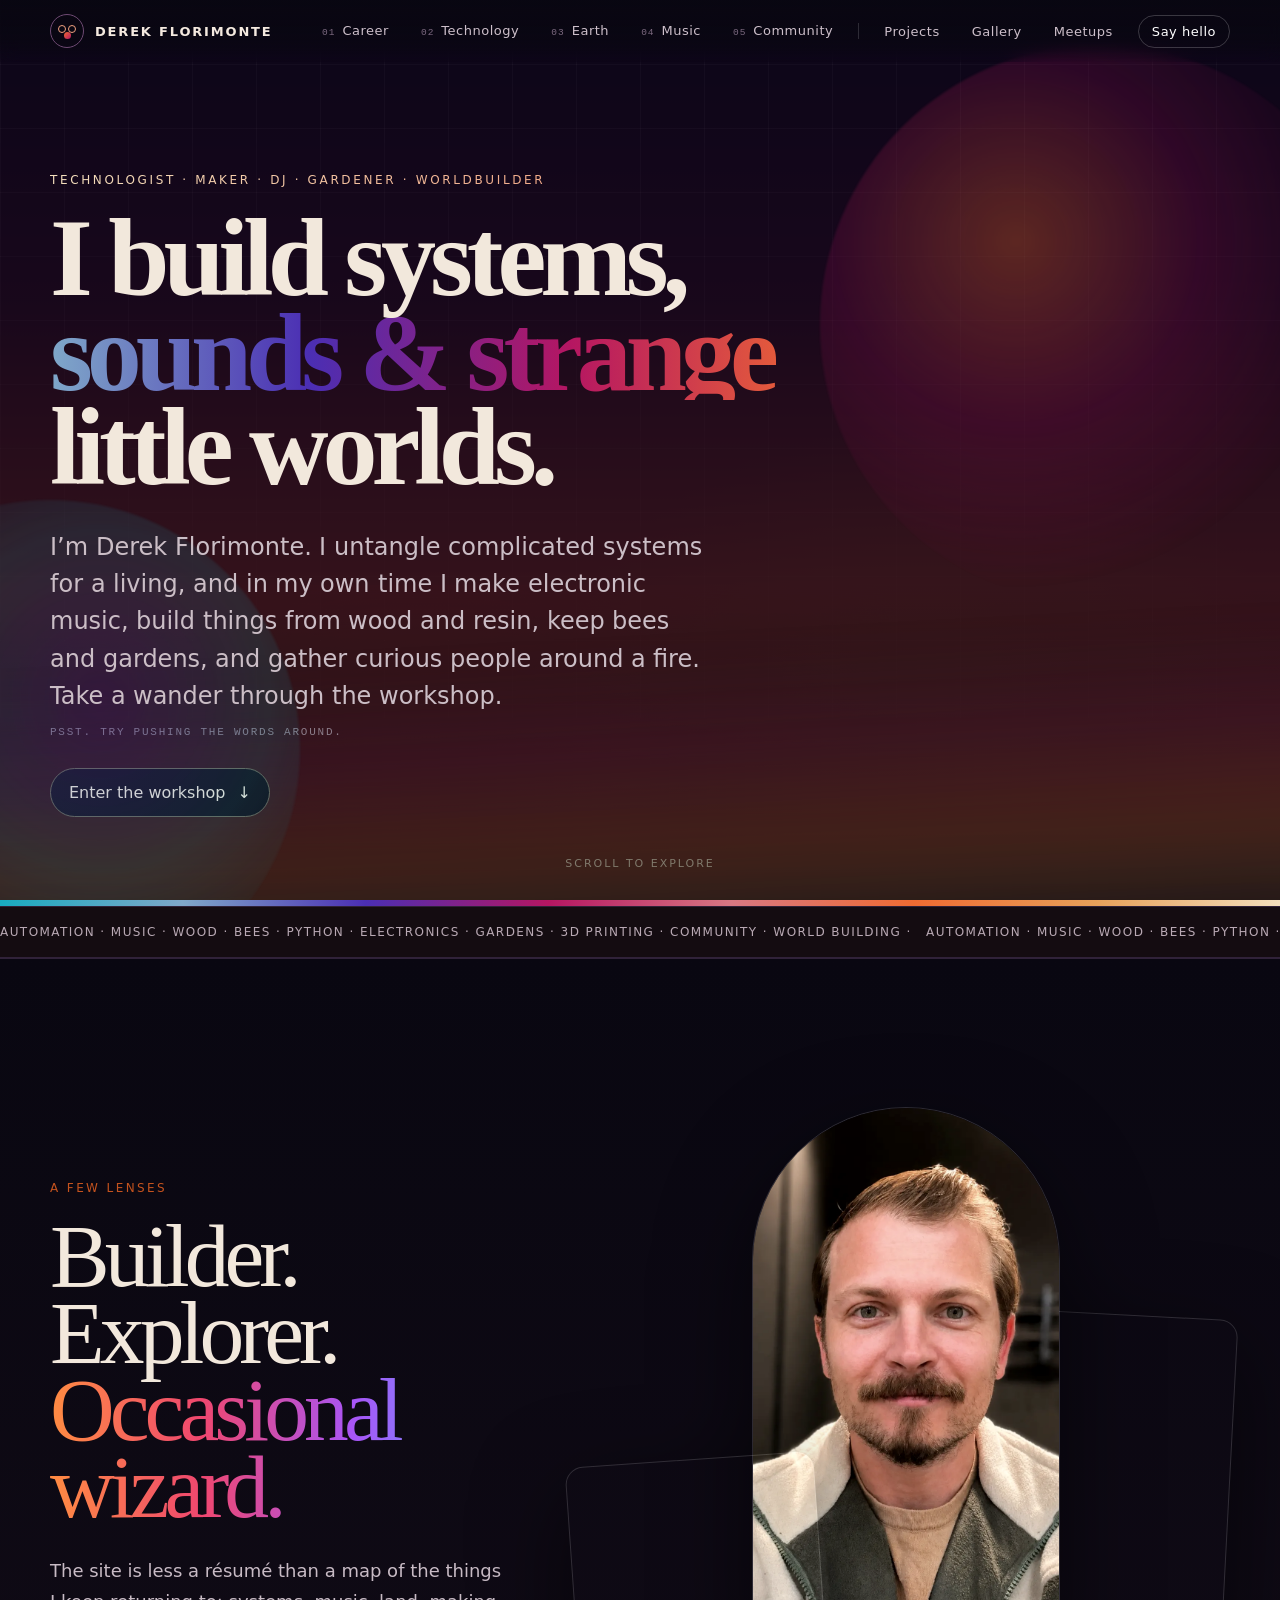
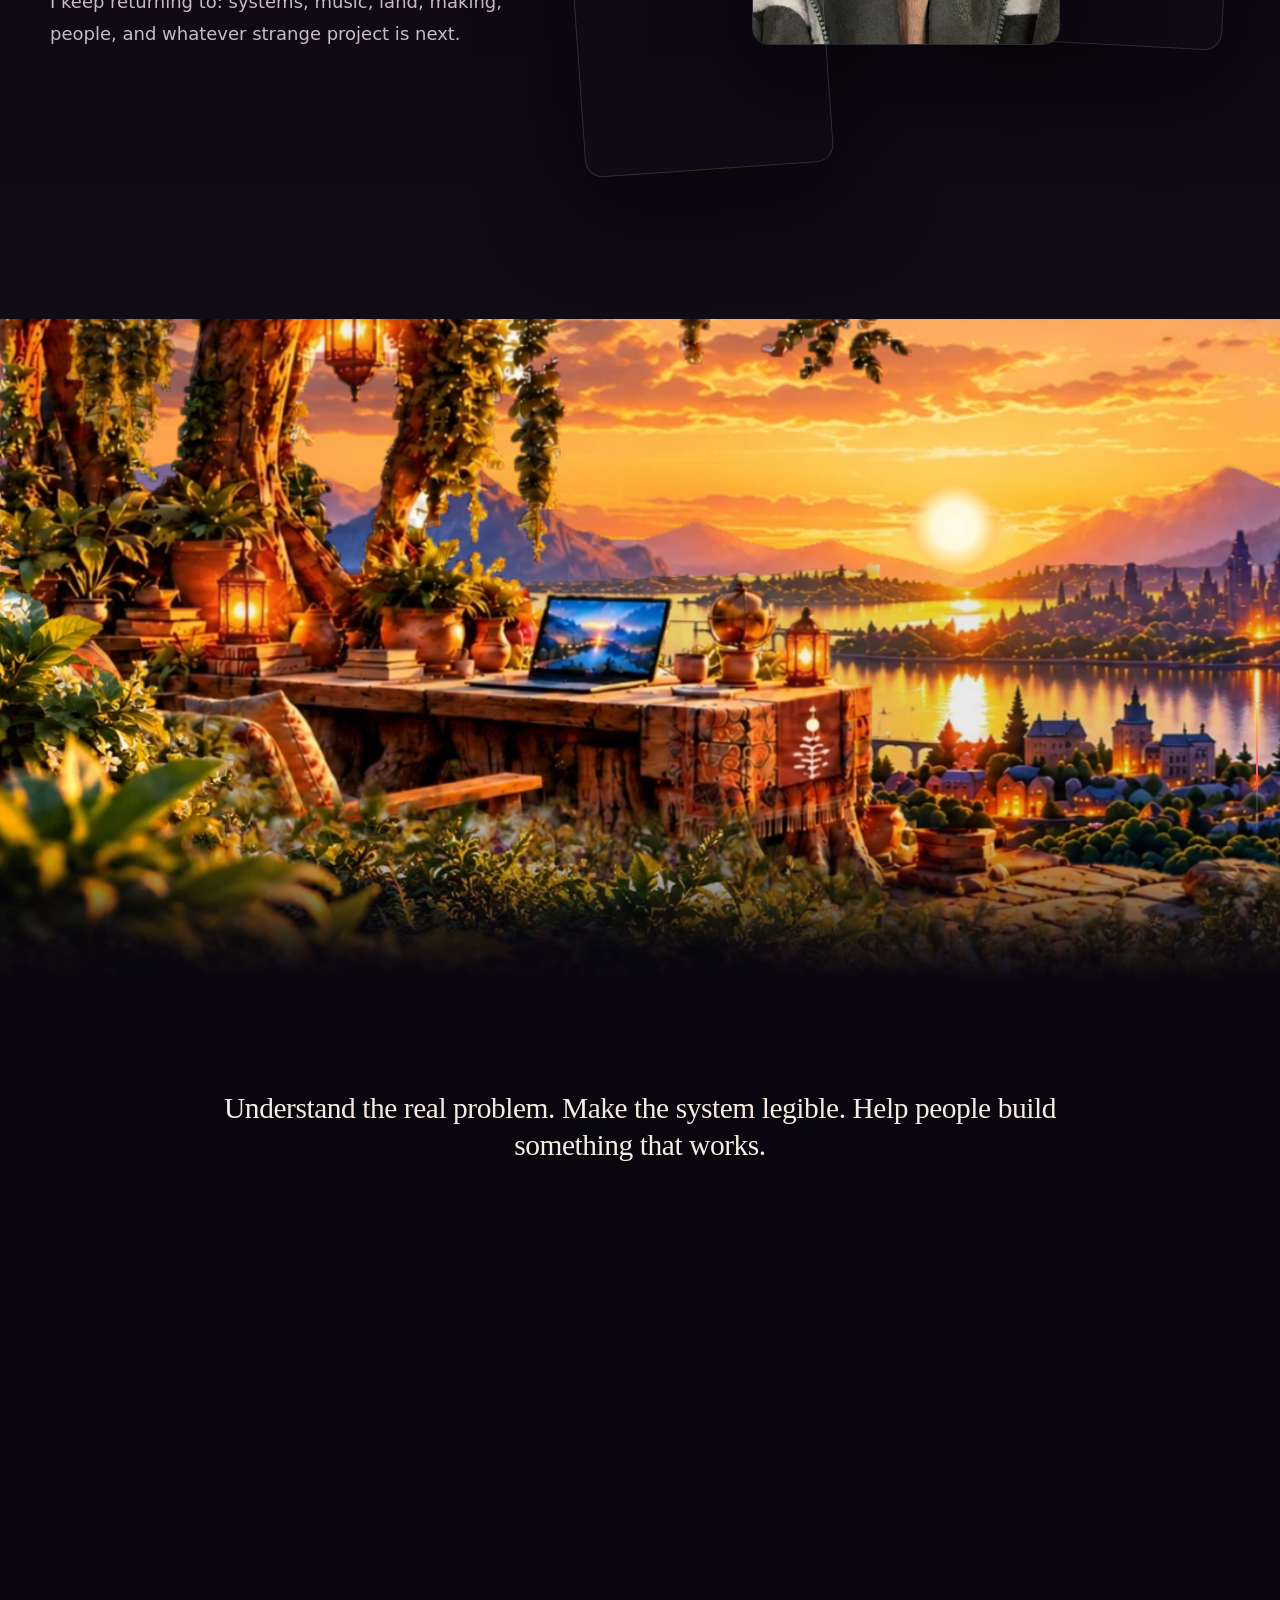
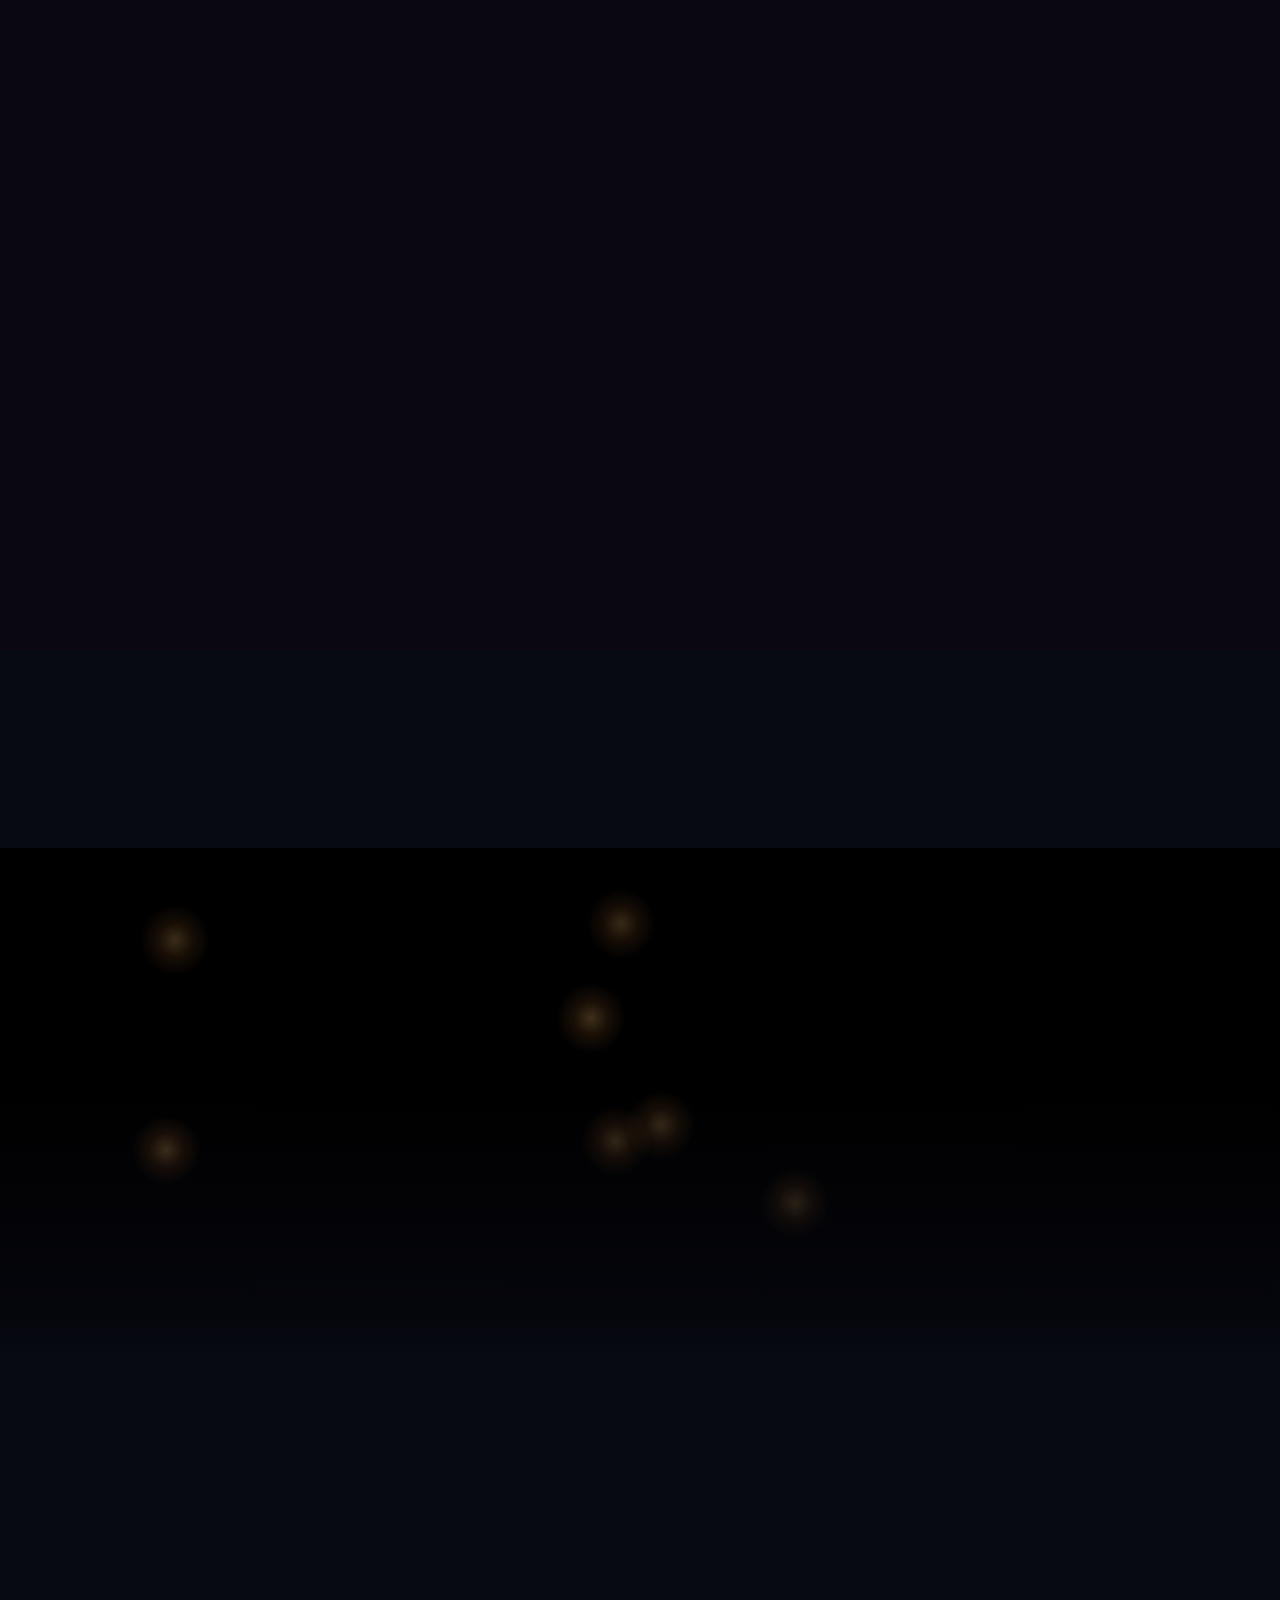
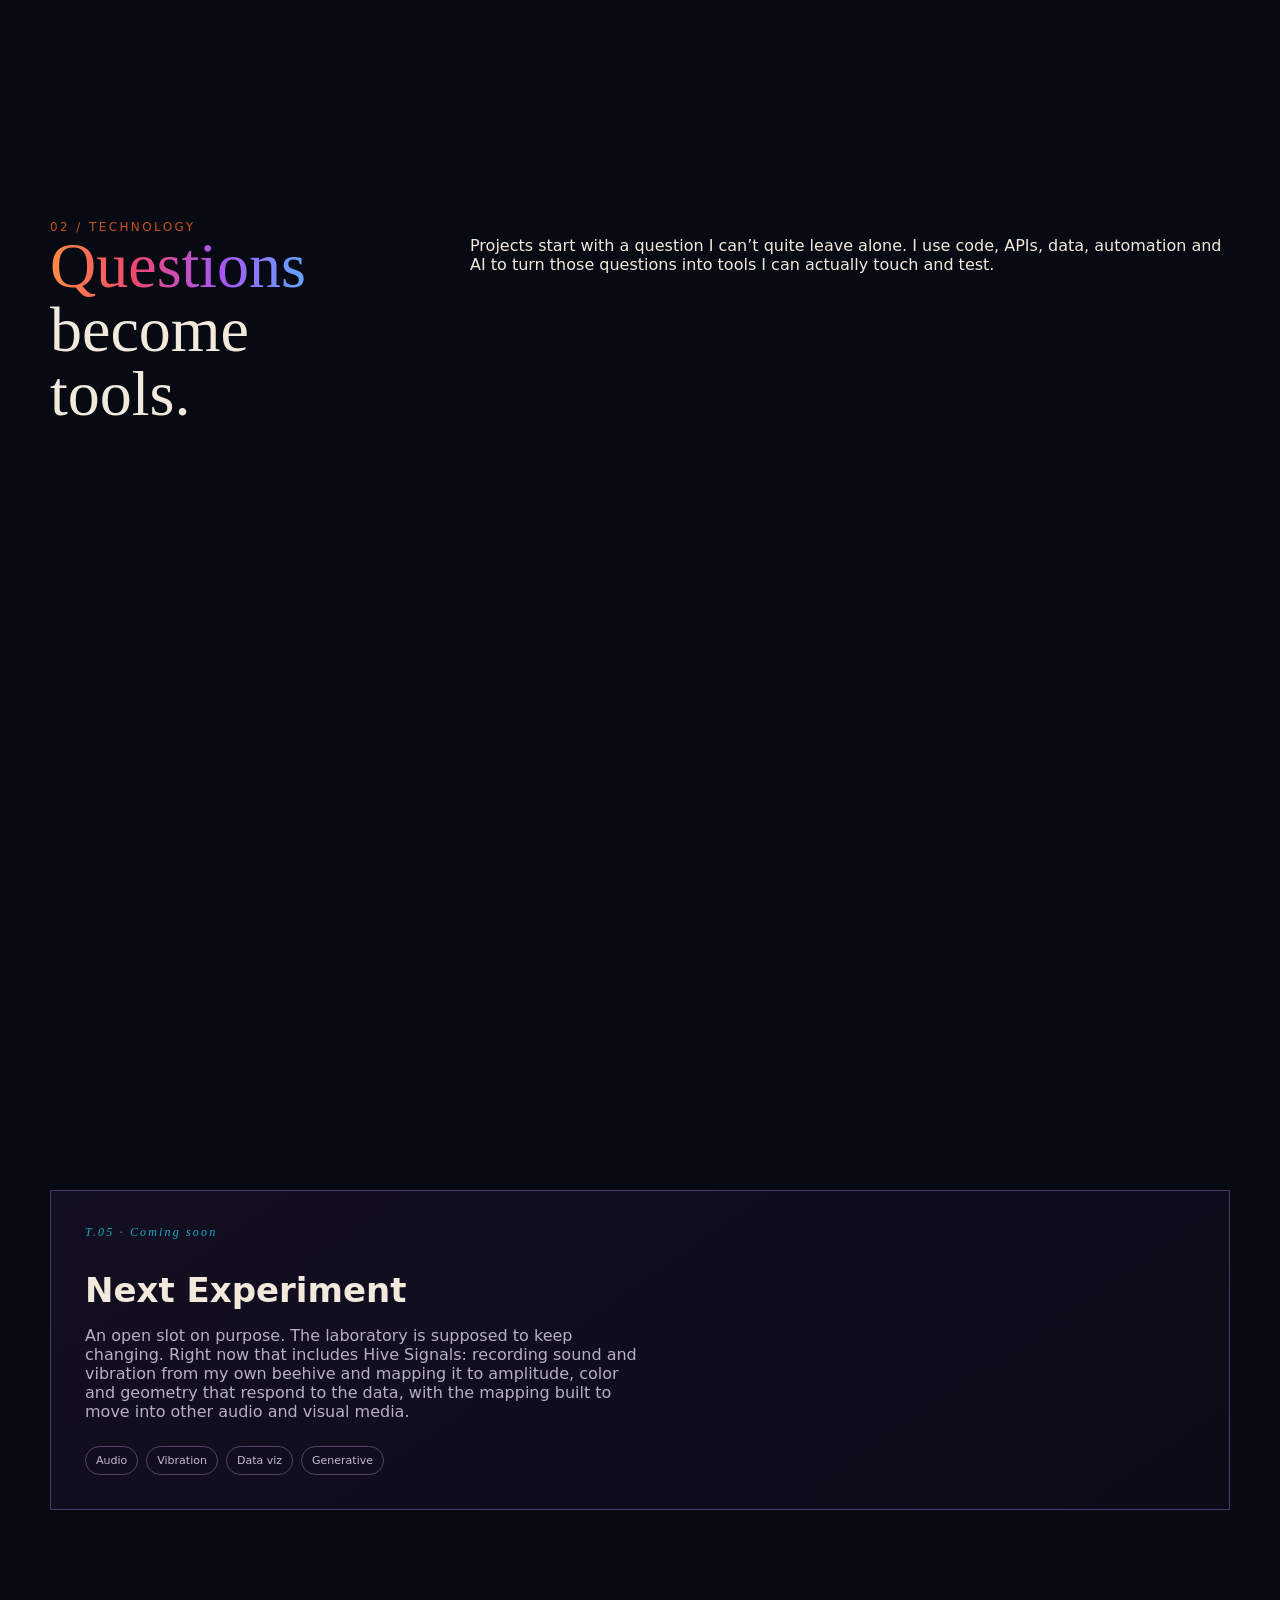
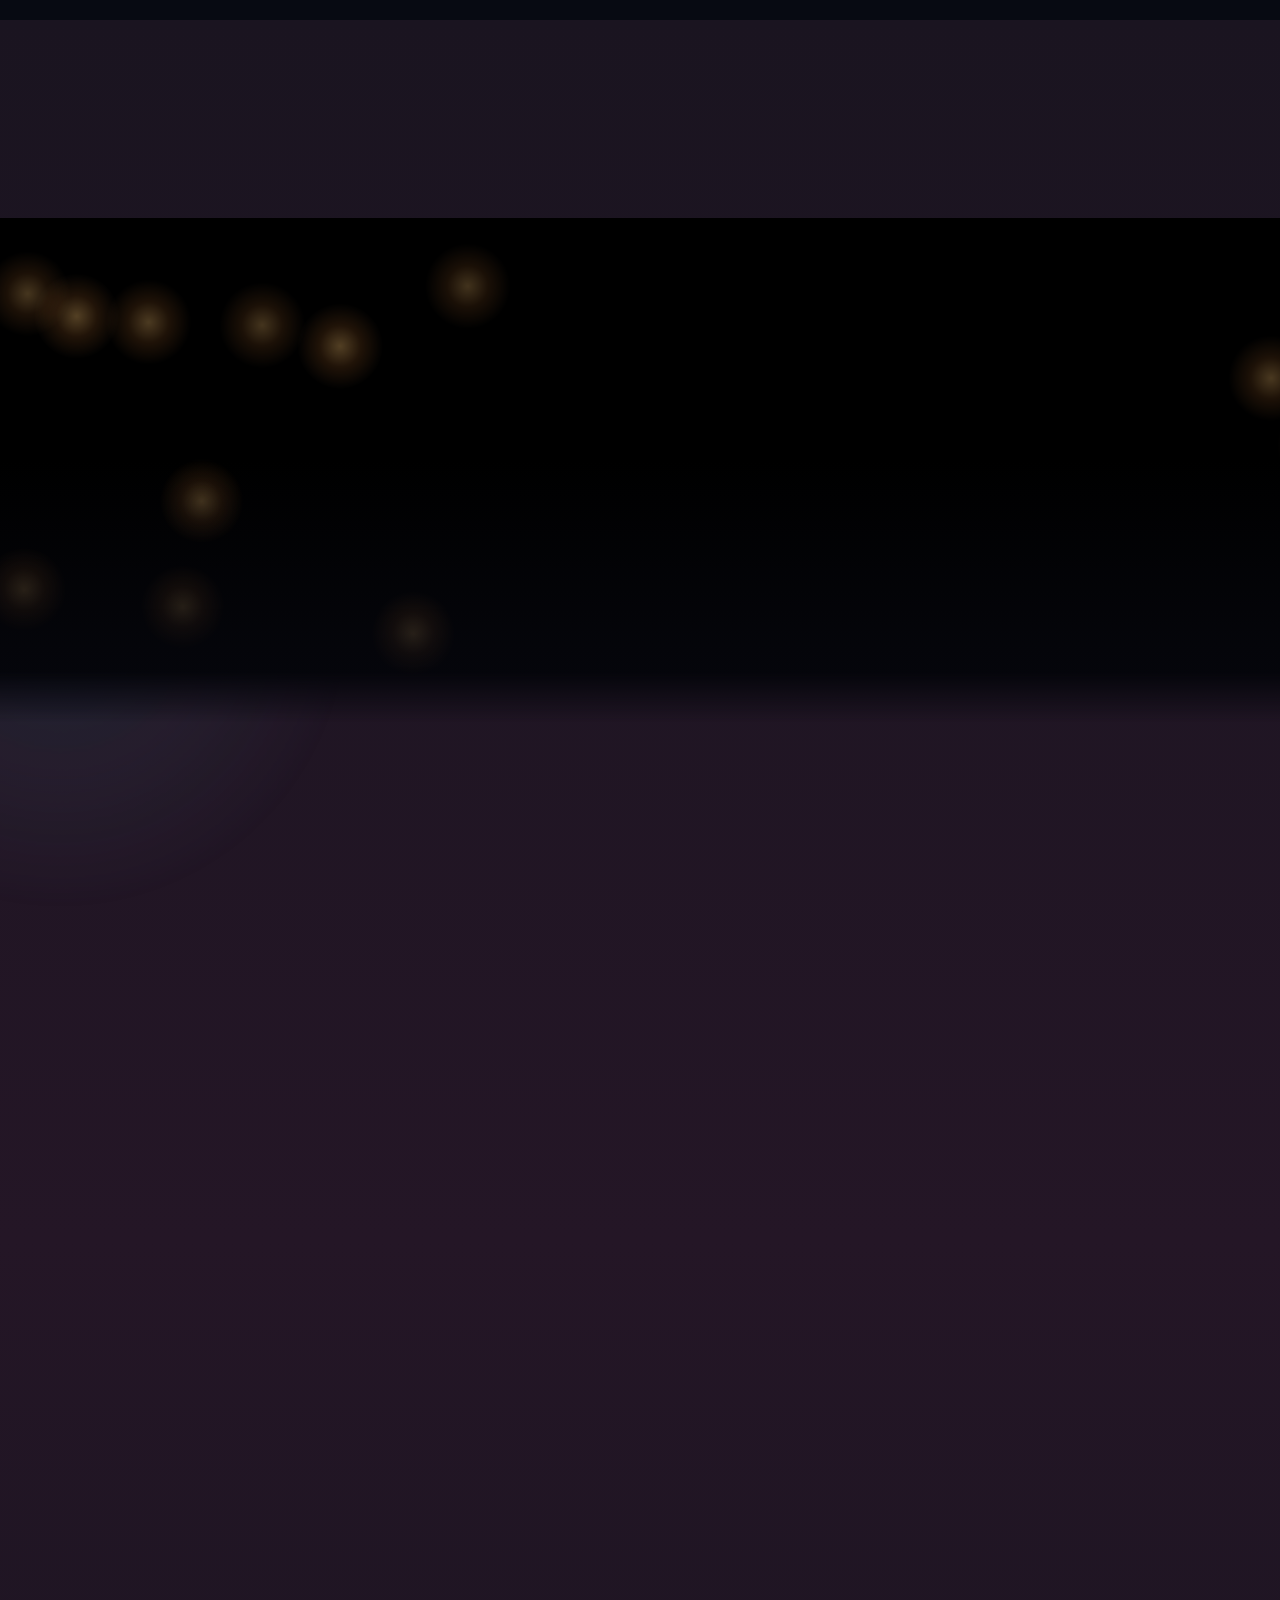
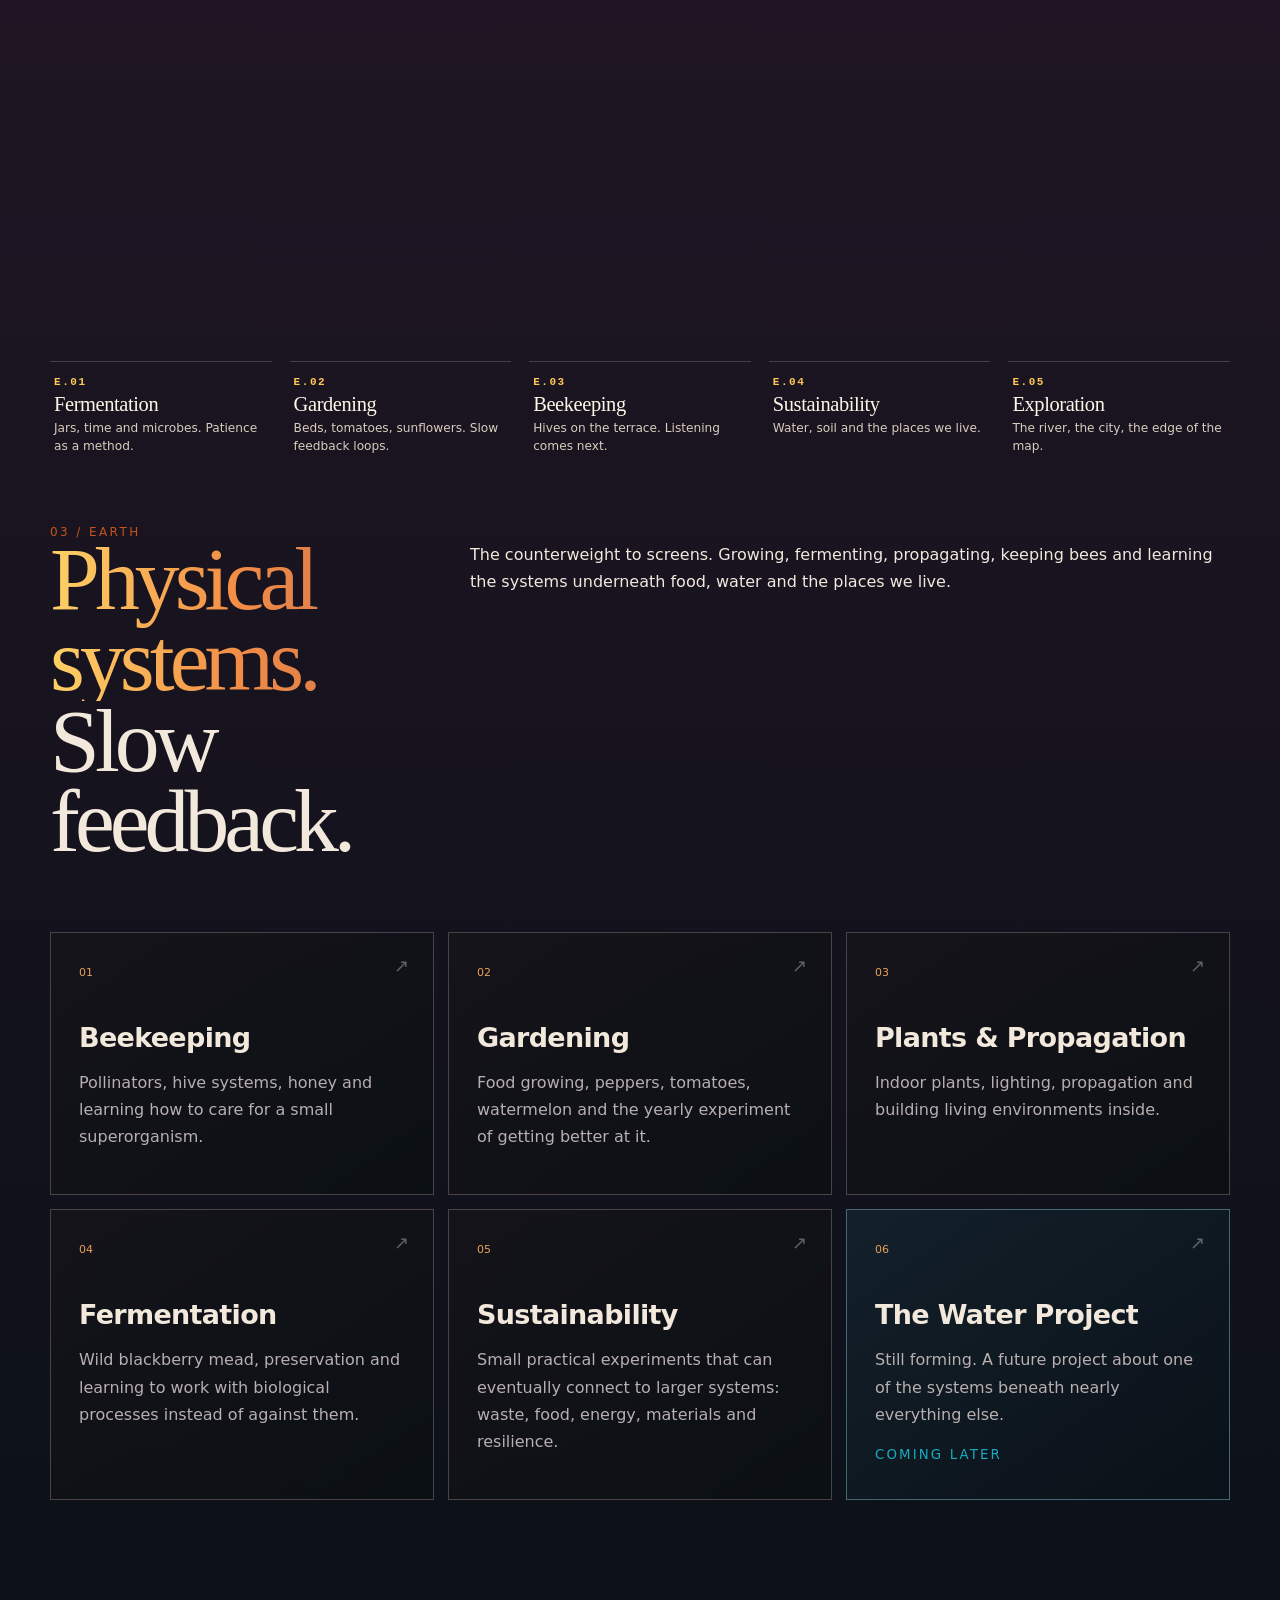
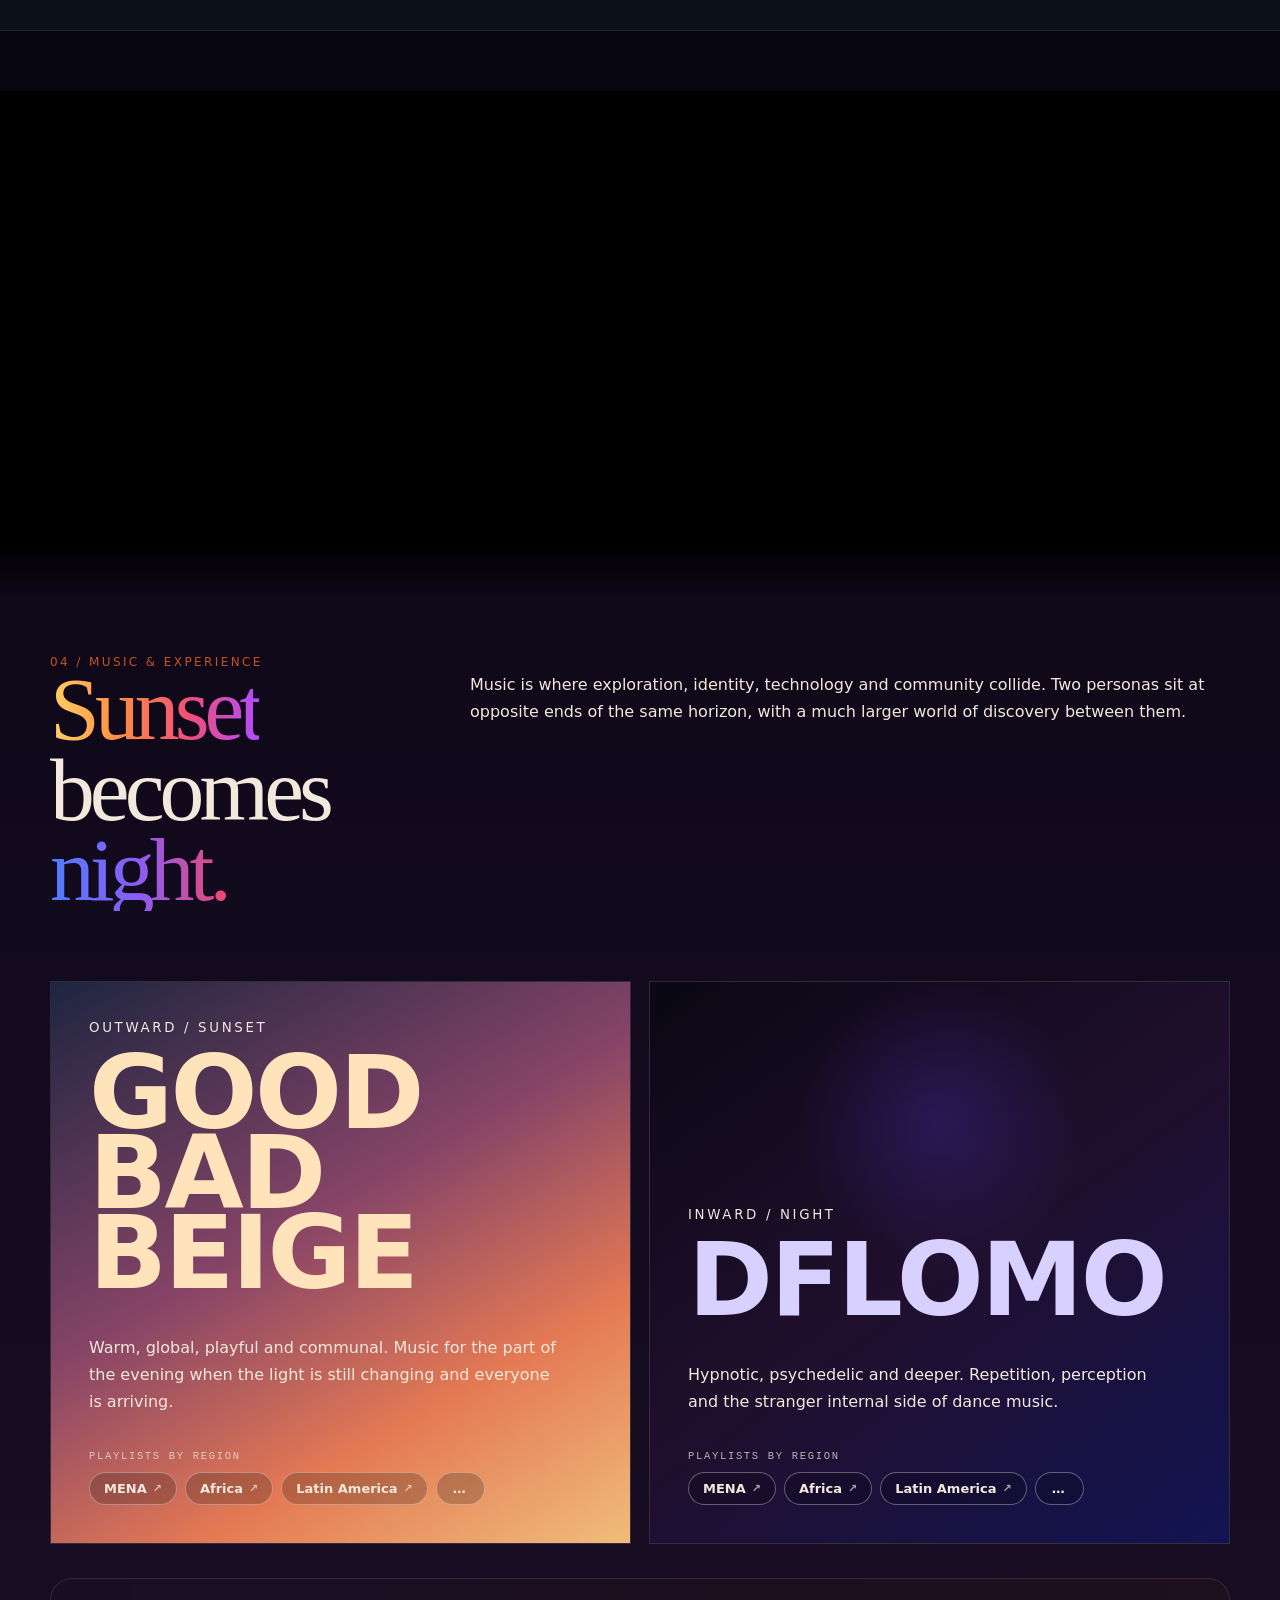
==== public/index.html @ edc40850 "Initial commit: site, gallery upload Worker, PostHog analytics Co-Authored-By: Claude Sonnet 5.5 <no" ====
<!doctype html>
<html lang="en">
<head>
<meta charset="utf-8"><meta name="viewport" content="width=device-width,initial-scale=1">
<title>Derek Florimonte | Builder of Systems, Sounds & Strange Little Worlds</title><link rel="icon" href="assets/favicon.svg" type="image/svg+xml"><link rel="icon" href="assets/favicon-32.png" type="image/png" sizes="32x32"><link rel="shortcut icon" href="assets/favicon.ico"><link rel="apple-touch-icon" href="assets/apple-touch-icon.png"><meta name="theme-color" content="#090711">
<meta name="description" content="Derek Florimonte's living workshop: technology, music, craft, nature, community, and strange little worlds."><meta property="og:type" content="website"><meta property="og:site_name" content="Derek Florimonte"><meta property="og:title" content="Derek Florimonte | Builder of Systems, Sounds & Strange Little Worlds"><meta property="og:description" content="Technology, music, gardens and community. A living workshop of strange little worlds. Come take a wander."><meta property="og:url" content="https://senseofsalience.com/"><meta property="og:image" content="https://senseofsalience.com/assets/og-image.jpg"><meta property="og:image:width" content="1200"><meta property="og:image:height" content="630"><meta property="og:image:alt" content="A hooded DJ playing a festival stage at sunset, with the words I build systems, sounds and strange little worlds"><meta name="twitter:card" content="summary_large_image"><meta name="twitter:title" content="Derek Florimonte | Builder of Systems, Sounds & Strange Little Worlds"><meta name="twitter:description" content="Technology, music, gardens and community. A living workshop of strange little worlds. Come take a wander."><meta name="twitter:image" content="https://senseofsalience.com/assets/og-image.jpg">
<style>
:root{
--ink:#f2e8dc;--muted:#b6a9ad;--bg:#090711;--panel:#120d18;--line:#302239;--max:1180px;
--night:#090711;--aubergine:#200f2d;--indigo:#15175a;--violet:#4b2eb3;--magenta:#b51662;
--ember:#c5531e;--orange:#ef6b32;--amber:#e7a15a;--sand:#d9c6ae;
--peach:#f0a07f;--rose:#d87882;--sky:#7fa8c9;--cyan:#18abc0;--cream:#f3dfbd;
}
*{box-sizing:border-box}html{scroll-behavior:smooth}body{margin:0;background:radial-gradient(circle at 50% -20%,#24102d 0,transparent 35%),var(--bg);color:var(--ink);font-family:Inter,ui-sans-serif,system-ui,-apple-system,Segoe UI,sans-serif;overflow-x:hidden}a{color:inherit;text-decoration:none}.serif{font-family:Georgia,'Times New Roman',serif}.wrap{width:min(var(--max),calc(100% - 40px));margin:auto}
nav{position:fixed;z-index:20;left:0;right:0;top:0;background:linear-gradient(#090711ee,#09071188,transparent);backdrop-filter:blur(8px);padding:18px 0}.navin{display:flex;align-items:center;justify-content:space-between}.mark{display:flex;gap:11px;align-items:center;font-weight:800;letter-spacing:.08em}.sigil{width:34px;height:34px;border:1px solid #6e4a73;border-radius:50%;display:grid;place-items:center;position:relative}.sigil:before,.sigil:after{content:"";position:absolute;width:6px;height:6px;border:1px solid var(--peach);border-radius:50%;top:10px}.sigil:before{left:7px}.sigil:after{right:7px}.eye{width:7px;height:7px;border-radius:50%;background:linear-gradient(135deg,var(--orange),var(--magenta));margin-top:9px}.links{display:flex;gap:25px;color:#d8cad4;font-size:14px}.links a:hover{color:white}
.hero{min-height:100vh;position:relative;display:grid;align-items:center;isolation:isolate;overflow:hidden}.orb{position:absolute;border-radius:50%;filter:blur(1px);opacity:.75;will-change:transform}.o1{width:560px;height:560px;right:-100px;top:5vh;background:radial-gradient(circle at 35% 35%,#ef6b3270,#b5166240 35%,transparent 68%)}.o2{width:500px;height:500px;left:-200px;bottom:-100px;background:radial-gradient(circle at 60% 40%,#4b2eb350,#18abc030 40%,transparent 68%)}.grid{position:absolute;inset:0;background-image:linear-gradient(#ffffff08 1px,transparent 1px),linear-gradient(90deg,#ffffff08 1px,transparent 1px);background-size:64px 64px;mask-image:linear-gradient(to bottom,black,transparent 85%);z-index:-2}.hero .wrap{padding-top:90px}.kicker{text-transform:uppercase;letter-spacing:.22em;color:var(--sand);font-size:12px;margin-bottom:24px}.hero h1{font-size:clamp(56px,8.6vw,128px);line-height:.86;letter-spacing:-.055em;margin:0;max-width:1040px}.hero h1 span{display:block;color:transparent;-webkit-text-stroke:1px #8e8777}.lede{max-width:670px;font-size:clamp(18px,2vw,24px);line-height:1.55;color:#cbbec6;margin:34px 0}.cta{display:inline-flex;align-items:center;gap:12px;padding:14px 18px;border:1px solid #6b6558;border-radius:999px;background:linear-gradient(120deg,#1b1022,#120d18)}.cta:hover{border-color:var(--sand)}.scroll{position:absolute;bottom:30px;left:50%;transform:translateX(-50%);font-size:11px;letter-spacing:.18em;text-transform:uppercase;color:#807a6c}
section{padding:110px 0;border-top:1px solid var(--line)}.sectionhead{display:grid;grid-template-columns:1fr 2fr;gap:40px;margin-bottom:54px}.eyebrow{font-size:12px;text-transform:uppercase;letter-spacing:.2em;color:var(--ember)}h2{font:normal clamp(38px,5vw,72px)/1 Georgia,serif;margin:0}.intro{font-size:20px;line-height:1.7;color:#bbb3a4;max-width:760px}.cards{display:grid;grid-template-columns:repeat(3,1fr);gap:16px}.card{min-height:300px;border:1px solid var(--line);background:linear-gradient(145deg,#17101e,#0e0a14);padding:28px;position:relative;overflow:hidden;transition:.35s transform,.35s border-color}.card:hover{transform:translateY(-6px);border-color:#5f5a4e}.num{font:italic 15px Georgia;color:#807968}.card h3{font:normal 30px Georgia;margin:70px 0 14px}.card p{color:#b4a6af;line-height:1.65}.card .glow{position:absolute;width:180px;height:180px;border-radius:50%;right:-80px;bottom:-90px;background:radial-gradient(circle,var(--glow,var(--violet)),transparent 65%);opacity:.28}
.manifesto{padding:150px 0;background:linear-gradient(120deg,#120a18,#1c0c22 48%,#0d1027);position:relative;overflow:hidden}.manifesto blockquote{font:normal clamp(38px,6vw,84px)/1.08 Georgia,serif;margin:0;max-width:1100px}.manifesto em{color:var(--ember);font-style:normal}.manifesto small{display:block;margin-top:30px;color:#a999aa;font:14px Inter}
.split{display:grid;grid-template-columns:1fr 1fr;gap:70px;align-items:start}.sticky{position:sticky;top:120px}.project{padding:26px 0 34px;border-bottom:1px solid var(--line)}.project:first-child{padding-top:0}.tag{font-size:11px;text-transform:uppercase;letter-spacing:.17em;color:var(--sand)}.project h3{font:normal 32px Georgia;margin:10px 0}.project p{color:#b4a6af;line-height:1.7}.project strong{color:#eadde1;font-weight:500}.project a{display:inline-block;margin-top:8px;color:var(--peach);border-bottom:1px solid #80505c}
.pillars{display:grid;grid-template-columns:repeat(5,1fr);border:1px solid var(--line)}.pillar{padding:26px 18px;min-height:210px;border-right:1px solid var(--line)}.pillar:last-child{border:0}.pillar b{display:block;font:normal 22px Georgia;margin:55px 0 10px}.pillar span{font-size:13px;color:#a89aa6;line-height:1.5}.ticker{overflow:hidden;border-top:1px solid var(--line);border-bottom:1px solid var(--line);padding:18px 0;white-space:nowrap}.tickertrack{display:inline-block;animation:marquee 24s linear infinite;color:#b9a9b4;letter-spacing:.12em;text-transform:uppercase;font-size:12px}@keyframes marquee{to{transform:translateX(-50%)}}
footer{padding:90px 0 45px}.foot{display:flex;justify-content:space-between;gap:40px;align-items:end}.foot h2{max-width:700px}.footnote{color:#8e818c;font-size:13px;text-align:right}.reveal{opacity:0;transform:translateY(24px);transition:.8s ease}.reveal.on{opacity:1;transform:none}

/* DFLOMO × GBB environmental color system */
body:before{content:"";position:fixed;inset:0;pointer-events:none;z-index:-1;background:
radial-gradient(circle at 82% 16%,#b5166214,transparent 24%),
radial-gradient(circle at 18% 72%,#18abc00d,transparent 26%)}
.hero:after{content:"";position:absolute;left:-10%;right:-10%;bottom:-12vh;height:38vh;z-index:-1;
background:linear-gradient(180deg,transparent,#b5166222 24%,#ef6b3233 55%,#e7a15a22 70%,transparent);
filter:blur(26px);transform:skewY(-3deg)}
.hero h1 span{background:linear-gradient(90deg,var(--sky),var(--violet),var(--magenta),var(--orange),var(--amber));
-webkit-background-clip:text;background-clip:text;-webkit-text-stroke:0;color:transparent}
.kicker{background:linear-gradient(90deg,var(--cream),var(--peach),var(--orange));-webkit-background-clip:text;color:transparent}
.card:nth-child(1){--glow:var(--violet)}.card:nth-child(2){--glow:var(--ember)}.card:nth-child(3){--glow:var(--magenta)}
.card:nth-child(1):hover{border-color:#6651b8}.card:nth-child(2):hover{border-color:#a95832}.card:nth-child(3):hover{border-color:#9d315f}
.paletteband{height:6px;background:linear-gradient(90deg,var(--cyan),var(--sky),var(--violet),var(--magenta),var(--rose),var(--orange),var(--amber),var(--cream))}
.manifesto em{background:linear-gradient(90deg,var(--peach),var(--orange),var(--magenta));-webkit-background-clip:text;color:transparent}
.project{position:relative;padding-left:22px}.project:before{content:"";position:absolute;left:0;top:30px;bottom:35px;width:2px;background:var(--project-accent,var(--violet));opacity:.7}
.project:nth-child(1){--project-accent:var(--violet)}.project:nth-child(2){--project-accent:var(--cyan)}
.project:nth-child(3){--project-accent:linear-gradient(var(--amber),var(--magenta),var(--violet))}
.project:nth-child(4){--project-accent:var(--ember)}.project:nth-child(5){--project-accent:var(--sky)}
.pillar{position:relative;overflow:hidden}.pillar:after{content:"";position:absolute;width:120px;height:120px;border-radius:50%;right:-65px;bottom:-65px;filter:blur(4px);opacity:.18}
.pillar:nth-child(1):after{background:var(--violet)}.pillar:nth-child(2):after{background:var(--magenta)}.pillar:nth-child(3):after{background:var(--cyan)}.pillar:nth-child(4):after{background:var(--ember)}.pillar:nth-child(5):after{background:var(--peach)}
.daynight{padding:0;border-top:0;min-height:70vh;display:grid;align-items:center;position:relative;overflow:hidden;background:
linear-gradient(115deg,#0c0b1c 0%,#19134b 24%,#6c215f 48%,#c64a45 68%,#ed873f 84%,#e9c089 100%)}
.daynight:after{content:"";position:absolute;inset:0;background:linear-gradient(90deg,#080711cc,transparent 45%,#f5c68b12)}
.daynight .wrap{position:relative;z-index:2}.duality{display:grid;grid-template-columns:1fr 1fr;gap:80px;align-items:end}
.duality h2{font-size:clamp(52px,8vw,110px);line-height:.86}.duality .nightword{color:#ddd5ff}.duality .dayword{color:#ffe5bd;text-align:right}
.duality p{max-width:520px;color:#f0dfe5;line-height:1.7}.duality .right{text-align:right;margin-left:auto}
.horizon{position:absolute;left:0;right:0;bottom:18%;height:1px;background:#ffd29b55;box-shadow:0 0 50px #ff7a4077}
.sun{position:absolute;width:180px;height:180px;border-radius:50%;right:12%;bottom:calc(18% - 90px);background:radial-gradient(circle,#ffd4a8,#ef783b 45%,#c22d6655 70%,transparent 72%);filter:blur(.2px)}
.eyehalo{position:absolute;width:320px;height:320px;border:1px solid #a38cff55;border-radius:50%;left:8%;top:14%;box-shadow:0 0 70px #4b2eb333 inset}
.eyehalo:before,.eyehalo:after{content:"";position:absolute;border:1px solid #d265a044;border-radius:50%;inset:34px}.eyehalo:after{inset:78px;border-color:#65b8d344}

@media(max-width:800px){.links{display:none}.sectionhead,.split,.duality{grid-template-columns:1fr}.duality .dayword,.duality .right{text-align:left;margin-left:0}.cards{grid-template-columns:1fr}.pillars{grid-template-columns:1fr}.pillar{border-right:0;border-bottom:1px solid var(--line);min-height:auto}.pillar b{margin:20px 0 8px}.sticky{position:relative;top:auto}.foot{display:block}.footnote{text-align:left;margin-top:30px}.hero h1{font-size:clamp(52px,17vw,82px)}}
@media(prefers-reduced-motion:reduce){*{scroll-behavior:auto!important}.tickertrack{animation:none}.orb{transform:none!important}.reveal{opacity:1;transform:none}}

/* V3: five worlds */
.world{padding:130px 0;position:relative;overflow:hidden;border-top:1px solid #ffffff0c}
.world .sectionhead{margin-bottom:70px}.world h2{font-size:clamp(54px,7vw,104px);line-height:.9;letter-spacing:-.055em}
.world h3{letter-spacing:-.025em}.world p{line-height:1.7}
.career-world{background:linear-gradient(180deg,#0a0710,#110b16)}
.careerline{display:grid;grid-template-columns:repeat(4,1fr);border-top:1px solid #4a334d;border-bottom:1px solid #4a334d}
.careerline div{padding:26px 18px;border-right:1px solid #4a334d}.careerline div:last-child{border-right:0}
.careerline span{display:block;font-size:20px;color:var(--cream);margin-bottom:7px}.careerline small{color:var(--muted)}
.experience{margin-top:26px;border:1px solid #4a334d;background:#ffffff03}.experience summary{cursor:pointer;list-style:none;padding:22px 24px;display:flex;justify-content:space-between;color:var(--peach)}
.experience summary::-webkit-details-marker{display:none}.detailsgrid{display:grid;grid-template-columns:repeat(3,1fr);gap:24px;padding:0 24px 28px}.detailsgrid p{color:var(--muted)}
.tech-world{background:radial-gradient(circle at 78% 25%,#4b2eb31d,transparent 28%),linear-gradient(180deg,#100b17,#0a0b1b)}
.techorb{position:absolute;width:520px;height:520px;border-radius:50%;right:-180px;top:180px;background:radial-gradient(circle,#18abc020,#4b2eb31b 35%,transparent 68%)}
.projectgrid{display:grid;grid-template-columns:repeat(2,1fr);gap:18px}.labcard{min-height:330px;padding:34px;border:1px solid #493a65;background:linear-gradient(145deg,#171126cc,#0c0c19dd);position:relative;transition:.35s transform,.35s border-color}
.labcard:hover{transform:translateY(-6px);border-color:#8d68ce}.labcard .num{color:var(--cyan);font-size:12px;letter-spacing:.18em}.labcard h3{font-size:34px;margin:42px 0 12px}.labcard p{color:#b9afc2;max-width:560px}
.chips{display:flex;gap:8px;flex-wrap:wrap;margin-top:25px}.chips span{font-size:11px;border:1px solid #554366;border-radius:999px;padding:7px 10px;color:#c8b9d2}.ghostcard{opacity:.72}
.music-world{background:linear-gradient(180deg,#0a0b1b 0,#28112d 42%,#7a2539 72%,#d75c35 100%);min-height:1200px}.music-sun{position:absolute;width:500px;height:500px;border-radius:50%;right:-100px;top:420px;background:radial-gradient(circle,#f4bf7c55,#ef6b3230 40%,#b5166215 62%,transparent 70%)}
.dualcards{display:grid;grid-template-columns:1fr 1fr;gap:18px}.persona{min-height:520px;padding:38px;display:flex;flex-direction:column;justify-content:flex-end;border:1px solid #ffffff22;position:relative;overflow:hidden}
.persona:before{content:"";position:absolute;inset:0;z-index:0}.persona>*{position:relative;z-index:1}.persona h3{font-size:clamp(62px,8vw,118px);line-height:.78;margin:18px 0 25px}.persona p{max-width:470px}.persona small{letter-spacing:.2em}
.gbb:before{background:linear-gradient(150deg,#1d2540,#864467 43%,#e47954 72%,#f0bd7a)}.gbb h3{color:#ffe3bb}.dflomo:before{background:radial-gradient(circle at 50% 25%,#4b2eb355,transparent 28%),linear-gradient(145deg,#0a0814,#200f2d 50%,#121452)}.dflomo h3{color:#d8d1ff}
.musicprojects{display:grid;grid-template-columns:1fr 1fr;gap:18px;margin-top:18px}.widecard{padding:34px;min-height:280px;background:#130e18b8;border:1px solid #ffffff22}.widecard h3{font-size:32px;margin:30px 0 12px}
.earth-world{background:linear-gradient(180deg,#d75c35 0,#8e3d3f 12%,#261627 35%,#0b1118 100%)}.earthglow{position:absolute;width:600px;height:600px;border-radius:50%;left:-240px;top:300px;background:radial-gradient(circle,#18abc020,#7fa8c915 35%,transparent 70%)}
.earthgrid{display:grid;grid-template-columns:repeat(3,1fr);gap:14px}.earthcard{min-height:260px;padding:28px;border:1px solid #4d4148;background:linear-gradient(145deg,#17151aaa,#0b1014dd);transition:.3s transform,.3s background}
.earthcard:hover{transform:translateY(-5px);background:linear-gradient(145deg,#211822dd,#0d1619)}.earthcard span{font-size:11px;color:var(--amber)}.earthcard h3{font-size:27px;margin:42px 0 10px}.earthcard p{color:#b8afb0}.earthcard.water{border-color:#456673;background:linear-gradient(145deg,#13202a,#0a1118)}.earthcard.water small{color:var(--cyan);letter-spacing:.16em}
.community-world{background:radial-gradient(circle at 50% 100%,#b5166220,transparent 38%),#090711;padding-bottom:180px}



@media(max-width:800px){.careerline,.detailsgrid,.projectgrid,.dualcards,.musicprojects,.earthgrid{grid-template-columns:1fr}.careerline div{border-right:0;border-bottom:1px solid #4a334d}.persona{min-height:430px}.world{padding:90px 0}}

</style>
<style>
.photo-intro{padding:120px 0 150px;background:linear-gradient(180deg,#090711,#110b16);overflow:hidden}.photo-intro-grid{display:grid;grid-template-columns:.82fr 1.18fr;gap:70px;align-items:center}.photo-copy h2{font-size:clamp(58px,7vw,106px);line-height:.86;letter-spacing:-.055em;margin:22px 0 30px}.photo-copy p{max-width:520px;color:#c8bbc5;font-size:18px;line-height:1.75}.photo-stack{height:690px;position:relative}.photo{position:absolute;margin:0;overflow:hidden;border:1px solid #ffffff25;box-shadow:0 30px 90px #0008}.photo img{width:100%;height:100%;object-fit:cover;display:block;filter:saturate(.82) contrast(1.04)}.p-main{width:47%;height:78%;left:27%;top:4%;z-index:2;border-radius:220px 220px 24px 24px}.p-main img{object-position:center 30%}.p-three{width:38%;height:45%;left:0;bottom:0;z-index:3;transform:rotate(-4deg);border-radius:18px}.p-three img{object-position:center 24%}.p-travel{width:36%;height:48%;right:0;top:34%;z-index:1;transform:rotate(3deg);border-radius:18px}.section-photo{position:absolute;pointer-events:none;overflow:hidden;border:1px solid #ffffff1c;box-shadow:0 30px 90px #0007}.section-photo img{width:100%;height:100%;object-fit:cover}.music-photo{width:250px;height:340px;right:5vw;top:90px;opacity:.24;transform:rotate(4deg);border-radius:120px 120px 16px 16px}.earth-photo{width:270px;height:390px;right:5vw;top:110px;opacity:.28;transform:rotate(3deg);border-radius:18px}.cliff-photo{width:230px;height:310px;left:-35px;bottom:120px;opacity:.22;transform:rotate(-4deg);border-radius:18px}.project-link{cursor:pointer}.project-link:after{content:"↗";position:absolute;right:24px;top:22px;font-size:18px;color:#ffffff55;transition:.25s}.project-link:hover:after{transform:translate(3px,-3px);color:var(--peach)}.widecard,.earthcard{position:relative}.human-note{margin:120px auto 0;max-width:780px;display:grid;grid-template-columns:230px 1fr;gap:34px;align-items:center}.human-note figure{margin:0;width:230px;height:300px;overflow:hidden;border-radius:110px 110px 18px 18px;border:1px solid #ffffff25;transform:rotate(-3deg)}.human-note img{width:100%;height:100%;object-fit:cover;object-position:center 40%}.human-note p{font-size:25px;line-height:1.35;color:#d7cbd2}.human-note p span{display:block;color:var(--orange);font-size:11px;text-transform:uppercase;letter-spacing:.18em;margin-bottom:12px}#project-toast{position:fixed;right:24px;bottom:24px;z-index:1000;padding:14px 18px;background:#17101eee;border:1px solid #80505c;color:#f3dfbd;border-radius:999px;opacity:0;transform:translateY(12px);pointer-events:none;transition:.25s}#project-toast.show{opacity:1;transform:translateY(0)}@media(max-width:800px){.photo-intro-grid{grid-template-columns:1fr}.photo-stack{height:540px}.p-main{width:58%;left:21%}.p-three{width:42%}.p-travel{width:40%}.section-photo{display:none}.human-note{grid-template-columns:1fr;text-align:center}.human-note figure{margin:auto}}
</style>
<style>
/* V4.2: preserve V4 design, fix ticker + wide portrait + atmospheric sky cycle */
.ticker{overflow:hidden;width:100%;white-space:nowrap}
.ticker-track{display:flex;width:max-content;will-change:transform;animation:v42Ticker 28s linear infinite}
.ticker-group{flex:0 0 auto;padding-right:1.2em;color:#b9a9b4;letter-spacing:.12em;text-transform:uppercase;font-size:12px}
@keyframes v42Ticker{from{transform:translate3d(0,0,0)}to{transform:translate3d(-50%,0,0)}}

/* Keep the center portrait broad instead of collapsing into a strip. */
@media (min-width: 760px){
  .portrait{width:310px !important;min-width:310px !important;max-width:310px !important}
}
@media (min-width: 1050px){
  .portrait{width:360px !important;min-width:360px !important;max-width:360px !important}
}

/* Scroll-reactive atmospheric layer. Existing V4 sections remain on top. */
#salience-sky{
  position:fixed;inset:0;z-index:-3;pointer-events:none;overflow:hidden;
  background:
    radial-gradient(ellipse at 72% 82%,rgba(255,157,74,.26),transparent 30%),
    linear-gradient(180deg,#17083a 0%,#521349 34%,#d3474c 68%,#f49a55 100%);
}
#salience-sky::before{
  content:"";position:absolute;inset:-12%;
  background:
    radial-gradient(circle at 74% 18%,rgba(221,225,255,.85) 0 1.3%,rgba(176,157,255,.14) 1.5% 5%,transparent 8%),
    radial-gradient(ellipse at 48% 62%,rgba(90,48,150,.32),transparent 38%),
    linear-gradient(180deg,rgba(7,5,24,.93),rgba(27,11,58,.84) 44%,rgba(70,22,88,.56) 72%,rgba(7,5,24,.78));
  opacity:var(--night,0);
  transform:translate3d(0,calc(var(--sky-shift,0) * -28px),0) scale(1.05);
  transition:opacity .12s linear;
}
#salience-sky::after{
  content:"";position:absolute;left:-8%;right:-8%;bottom:-12%;height:47%;
  background:
    radial-gradient(ellipse at 35% 15%,rgba(255,83,70,.22),transparent 36%),
    linear-gradient(180deg,transparent,rgba(3,3,12,.82) 78%);
  transform:translate3d(calc(var(--sky-shift,0) * 18px),calc(var(--sky-shift,0) * 24px),0);
}
body{background:transparent!important}
body::before{
  content:"";position:fixed;inset:0;z-index:-2;pointer-events:none;
  background:rgba(8,6,15,.78);
  backdrop-filter:saturate(1.08);
}
@media(prefers-reduced-motion:reduce){.ticker-track{animation:none}}
</style>
<style>
/* V4.5: selective gradient accents, using explicit colors so they always render */
.grad-warm,.grad-cool,.grad-sunset,.grad-night,.grad-earth,.grad-collision{
  display:inline-block;
  color:transparent !important;
  -webkit-text-fill-color:transparent !important;
  -webkit-background-clip:text !important;
  background-clip:text !important;
  background-size:100% 100%;
}
.grad-warm{background-image:linear-gradient(90deg,#ffc857,#ff7a3d,#ef476f)}
.grad-cool{background-image:linear-gradient(90deg,#ef476f,#a855f7,#5fa8ff)}
.grad-sunset{background-image:linear-gradient(90deg,#ffd166,#ff8c42,#f04f78,#b24cff)}
.grad-night{background-image:linear-gradient(270deg,#ef476f,#8b5cf6,#4f7cff)}
.grad-earth{background-image:linear-gradient(90deg,#ffd166,#f28c45,#c76f51)}
.grad-collision{background-image:linear-gradient(90deg,#ff8c42,#ef476f,#a855f7,#5fa8ff)}
</style><style>.grad-wizard{display:inline-block;color:transparent!important;-webkit-text-fill-color:transparent!important;-webkit-background-clip:text!important;background-clip:text!important;background-image:linear-gradient(90deg,#ff8c42,#ef476f,#a855f7,#5fa8ff)}</style><style>
#music{position:relative;isolation:isolate;overflow:hidden;min-height:115vh}
#music>.wrap,#music>.section-photo,#music>.ambient,#music>.music-sun{position:relative;z-index:5}
@media(max-width:800px){#music{min-height:auto}}
</style><style>
/* ===== Career: back-to-front reveal ===== */
.cp-section{padding:0;border-top:0;background:#0a0710;position:relative}
.cp-runway{height:540vh;position:relative}
.cp-stage{position:sticky;top:0;height:100vh;height:100svh;overflow:clip;background:#0a0710;--ign:0;--dusk:0;isolation:isolate}
.cp-frame{position:absolute;left:50%;top:-1.2%;width:max(100vw,100vh*2.25);aspect-ratio:2048/686;transform:translate(-50%,0);pointer-events:none}
@media (max-aspect-ratio:1/1){.cp-frame{width:max(165vw,100vh*1.25)}}
.cp-layer{position:absolute;inset:0;will-change:transform,opacity;transform-origin:50% 50%;opacity:0}
.cp-layer>img{position:absolute;display:block;height:auto;user-select:none}
.cp-layer[data-k=sky]>img{-webkit-mask-image:linear-gradient(180deg,#000 0,#000 90%,transparent 100%);mask-image:linear-gradient(180deg,#000 0,#000 90%,transparent 100%)}
.cp-layer[data-k=desk]>img{-webkit-mask-image:linear-gradient(180deg,transparent 0,#000 7%);mask-image:linear-gradient(180deg,transparent 0,#000 7%)}
.cp-fade{position:absolute;left:-60%;right:-60%;top:76%;height:90%;background:linear-gradient(180deg,rgba(10,7,16,0),#0a0710 26%);z-index:5}
.cp-halo{position:absolute;width:46%;aspect-ratio:1;translate:-50% -50%;border-radius:50%;mix-blend-mode:screen;
 background:radial-gradient(circle,rgba(255,196,110,.36),rgba(255,130,50,.14) 32%,transparent 66%)}
.cp-disc{position:absolute;width:4%;aspect-ratio:1;translate:-50% -50%;border-radius:50%;mix-blend-mode:screen;background:radial-gradient(circle,#fffbea 0,#fff4d2 34%,rgba(255,226,160,.9) 46%,rgba(255,180,90,.35) 62%,transparent 72%)}
.cp-glow{position:absolute;width:9%;aspect-ratio:1;translate:-50% -50%;border-radius:50%;pointer-events:none;mix-blend-mode:screen;
 background:radial-gradient(circle,rgba(255,176,88,.6) 0,rgba(255,146,58,.3) 30%,rgba(255,120,40,.09) 52%,transparent 68%);
 opacity:calc((.08 + var(--ign)*.62) * var(--fl,1));scale:calc((.82 + var(--ign)*.3) * (.9 + var(--fl,1)*.12))}
.cp-core{position:absolute;width:3.6%;aspect-ratio:1;translate:-50% -50%;border-radius:50%;pointer-events:none;mix-blend-mode:screen;
 background:radial-gradient(circle,rgba(255,226,160,.85) 0,rgba(255,176,84,.4) 40%,transparent 70%);
 opacity:calc(var(--ign) * (var(--fl,1) - .72) * 2.4);scale:calc(.8 + var(--fl,1)*.4)}
.cp-dim{position:absolute;width:3.3%;aspect-ratio:1;translate:-50% -50%;border-radius:50%;pointer-events:none;mix-blend-mode:multiply;
 background:radial-gradient(circle,rgba(168,78,20,.9) 0,rgba(168,78,20,.45) 45%,transparent 72%);
 opacity:calc(var(--ign) * (1 - var(--fl,1)) * 1.5)}
.cp-mist{position:absolute;left:-10%;width:120%;height:8%;pointer-events:none;filter:blur(14px);opacity:.3;mix-blend-mode:screen;
 background:linear-gradient(90deg,transparent,rgba(255,214,190,.5) 25%,rgba(255,230,215,.36) 55%,transparent);animation:cpMist 40s ease-in-out infinite alternate}
.cp-mist.m1{top:50%}.cp-mist.m2{top:63%;opacity:.2;animation-duration:56s;animation-direction:alternate-reverse}
@keyframes cpMist{from{transform:translateX(-5%)}to{transform:translateX(6%)}}
.cp-dusk{position:absolute;inset:0;pointer-events:none;mix-blend-mode:soft-light;opacity:var(--dusk);background:linear-gradient(180deg,#3b0f6b,#c4366a 55%,#ff7a2e)}
.cp-flies{position:absolute;inset:0;width:100%;height:100%;pointer-events:none;mix-blend-mode:screen}
.cp-title{position:absolute;z-index:6;left:50%;top:52%;transform:translate(-50%,-50%);text-align:center;width:min(980px,92vw);opacity:1}
.cp-title h2{font:normal clamp(46px,7vw,112px)/.94 Georgia,serif;letter-spacing:-.05em;margin:18px 0 0;text-shadow:0 6px 40px #000a}
.cp-caps{position:absolute;z-index:6;left:0;right:0;bottom:6vh;height:18vh;pointer-events:none}
.cp-cap{position:absolute;left:50%;bottom:0;transform:translateX(-50%);width:min(860px,88vw);margin:0;text-align:center;opacity:0;
 font:normal clamp(20px,2.3vw,36px)/1.28 Georgia,serif;letter-spacing:-.015em;color:#f6ece4;text-shadow:0 4px 30px #000c}
.cp-jobs{position:absolute;z-index:6;left:50%;bottom:7vh;transform:translateX(-50%);display:grid;grid-template-columns:repeat(4,1fr);gap:0;list-style:none;margin:0;padding:0;width:min(1100px,92vw);opacity:0;pointer-events:none}
.cp-jobs li{padding:14px 18px 0;border-top:1px solid #ffffff33;opacity:0;transform:translateY(14px)}
.cp-jobs li:before{content:"";display:block;width:9px;height:9px;margin:-19px 0 12px;border-radius:50%;background:#ffd29b;box-shadow:0 0 14px 4px #ff9a4a99}
.cp-jobs small{display:block;font:italic 13px Georgia;color:#d8b58a;margin-bottom:4px}
.cp-jobs b{display:block;font:normal clamp(18px,1.8vw,28px) Georgia,serif;color:var(--cream);letter-spacing:-.02em}
.cp-jobs span{display:block;margin-top:4px;font-size:clamp(11px,.95vw,14px);color:#cdbfc6;line-height:1.45}
.cp-hint{position:absolute;left:50%;bottom:22px;translate:-50% 0;z-index:6;font-size:11px;letter-spacing:.22em;text-transform:uppercase;color:#d8c8c2;opacity:var(--hint,1)}
.cp-hint:after{content:"";display:block;width:1px;height:34px;margin:10px auto 0;background:linear-gradient(#ffd29b,transparent);animation:cpHint 1.8s ease-in-out infinite}
@keyframes cpHint{0%{transform:scaleY(0);transform-origin:top}50%{transform:scaleY(1);transform-origin:top}51%{transform-origin:bottom}100%{transform:scaleY(0);transform-origin:bottom}}
.cp-bar{position:absolute;right:22px;top:50%;translate:0 -50%;height:120px;width:2px;background:#ffffff1f;z-index:6;border-radius:2px}
.cp-bar i{display:block;width:100%;height:100%;background:linear-gradient(#ffc857,#ef476f);transform-origin:top;transform:scaleY(var(--prog,0));border-radius:2px}
.cp-after{padding:90px 0 110px}
html.cp-on .cp-after .careerline{display:none}
html.cp-on .cp-after{padding-top:70px}
html.cp-static .cp-runway{height:100vh;height:100svh}
html.cp-static .cp-layer{opacity:1}
html.cp-static .cp-title,html.cp-static .cp-caps,html.cp-static .cp-hint,html.cp-static .cp-bar{display:none}
html.cp-static .cp-jobs{opacity:1}html.cp-static .cp-jobs li{opacity:1;transform:none}
@media(max-width:800px){.cp-runway{height:460vh}.cp-bar{display:none}.cp-jobs{grid-template-columns:1fr 1fr;row-gap:22px;bottom:4vh}.cp-jobs li{padding-top:10px}.cp-cap{font-size:clamp(18px,5vw,24px)}.cp-title h2{font-size:clamp(44px,13vw,70px)}}
</style>
<style>
/* ===== Lab: roll-up door reveal ===== */
.lab-section{padding:0;border-top:0;background:#070a12;position:relative}
/* ===== Lab: still frame, doors open as it scrolls in, ambient motion only ===== */
.lb-runway{--lbh:min(100vh,100svh,max(33.4vw,56svh));--lbt:max(60px,calc((100svh - var(--lbh))/2));position:relative;padding-top:var(--lbt);height:300vh}
.lb-hero{position:sticky;top:var(--lbt);width:100%;height:var(--lbh);overflow:hidden;background:#070a12;-webkit-mask-image:linear-gradient(180deg,#000 92%,transparent);mask-image:linear-gradient(180deg,#000 92%,transparent)}
.lb-frame{position:absolute;top:0;left:50%;height:100%;aspect-ratio:2171/724;translate:-50% 0;pointer-events:none}
@media (max-aspect-ratio:1/1){.lb-runway{height:280vh;--lbh:62svh}.lb-frame{left:0;translate:0 0;animation:lbPan 90s ease-in-out infinite alternate}}
@keyframes lbPan{from{translate:0 0}to{translate:calc(100vw - 100%) 0}}
.lb-still,.lb-gl,.lb-fx{position:absolute;left:0;top:0;width:100%;height:100%;display:block}
.lb-fx{mix-blend-mode:screen}
.lb-lamp{position:absolute;width:5%;aspect-ratio:1;translate:-50% -50%;border-radius:50%;mix-blend-mode:screen;background:radial-gradient(circle,rgba(255,196,110,.55),rgba(255,150,60,.22) 32%,transparent 66%);opacity:calc(.5*var(--fl,1))}
.lb-hint{position:absolute;left:50%;bottom:14px;translate:-50% 0;z-index:3;font-size:11px;letter-spacing:.22em;text-transform:uppercase;color:#cfe6ea;opacity:var(--hint,0);font-weight:600;pointer-events:none;transition:opacity .4s}
.lab-after{padding:70px 0 110px}
/* ===== EARTH scene: still frame, ambient motion only ===== */
.world.earth-world{overflow:clip;padding-top:0;border-top:0;background:linear-gradient(180deg,#1a1420 0,#241626 38%,#0b1118 100%)}
.ea-hero{margin-top:60px;position:relative;width:100%;height:min(100vh,100svh,max(33.4vw,56svh));overflow:hidden;background:#1a1420;-webkit-mask-image:linear-gradient(180deg,#000 90%,transparent);mask-image:linear-gradient(180deg,#000 90%,transparent)}
.ea-frame{position:absolute;top:0;left:50%;height:100%;aspect-ratio:2172/724;translate:-50% 0;pointer-events:none}
@media (max-aspect-ratio:1/1){.ea-hero{height:62svh}.ea-frame{left:0;translate:0 0;animation:eaPan 80s ease-in-out infinite alternate}}
@keyframes eaPan{from{translate:0 0}to{translate:calc(100vw - 100%) 0}}
.ea-still,.ea-gl,.ea-fx{position:absolute;left:0;top:0;width:100%;height:100%;display:block}
.ea-fx{mix-blend-mode:screen}
.ea-lamp{position:absolute;width:6%;aspect-ratio:1;translate:-50% -50%;border-radius:50%;mix-blend-mode:screen;background:radial-gradient(circle,rgba(255,196,110,.6),rgba(255,150,60,.24) 32%,transparent 66%);opacity:calc(.55*var(--fl,1))}
.ea-strip{list-style:none;margin:6px 0 0;padding:0;display:grid;grid-template-columns:repeat(5,1fr);gap:0 18px}
.ea-strip li{padding:14px 4px 0;border-top:1px solid #ffffff2e}
.ea-strip small{display:block;font:600 11px ui-monospace,Menlo,monospace;letter-spacing:.14em;color:#ffc857;margin-bottom:5px}
.ea-strip b{display:block;font:normal clamp(18px,1.6vw,25px) Georgia,serif;color:#fff6e6;letter-spacing:-.02em}
.ea-strip span{display:block;margin-top:4px;font-size:clamp(12px,.95vw,14px);color:#d9cdbd;line-height:1.45}
.ea-after{padding-top:70px}
@media(max-width:800px){.ea-strip{grid-template-columns:1fr 1fr;row-gap:18px}}


/* ===== Music: still stage plate, light wisps on the sky lines, blurred DJ hands ===== */
#music{min-height:auto;padding:0 0 130px;background:linear-gradient(180deg,#07050f 0,#120a1d 40%,#1d0f26 100%)}
#music>.wrap{padding-top:60px}
.mu-hero{margin-top:60px;position:relative;width:100%;height:min(100vh,100svh,max(33.4vw,56svh));overflow:hidden;background:#12081a;-webkit-mask-image:linear-gradient(180deg,#000 90%,transparent);mask-image:linear-gradient(180deg,#000 90%,transparent)}
.mu-frame{position:absolute;top:0;left:50%;height:100%;aspect-ratio:2172/724;translate:-50% 0;pointer-events:none}
@media (max-aspect-ratio:1/1){.mu-hero{height:62svh}.mu-frame{left:0;translate:0 0;animation:muPan 80s ease-in-out infinite alternate}}
@keyframes muPan{from{translate:0 0}to{translate:calc(100vw - 100%) 0}}
.mu-still,.mu-gl,.mu-fx{position:absolute;left:0;top:0;width:100%;height:100%;display:block}
.mu-fx{mix-blend-mode:screen}

/* ===== Community: fire-pit lounge, flickering flames and lanterns, comets, drifting planet gas ===== */
#community{padding-top:0}
#community>.wrap{padding-top:70px}
.cm-hero{margin-top:60px;position:relative;width:100%;height:min(100vh,100svh,max(33.4vw,56svh));overflow:hidden;background:#0c0716;-webkit-mask-image:linear-gradient(180deg,#000 90%,transparent);mask-image:linear-gradient(180deg,#000 90%,transparent)}
.cm-frame{position:absolute;top:0;left:50%;height:100%;aspect-ratio:2171/724;translate:-50% 0;pointer-events:none}
@media (max-aspect-ratio:1/1){.cm-hero{height:62svh}.cm-frame{left:0;translate:0 0;animation:cmPan 80s ease-in-out infinite alternate}}
@keyframes cmPan{from{translate:0 0}to{translate:calc(100vw - 100%) 0}}
.cm-still,.cm-gl,.cm-fx{position:absolute;left:0;top:0;width:100%;height:100%;display:block}
.cm-fx{mix-blend-mode:screen}
</style>
<style id="navfix">
nav{padding:14px 0;background:linear-gradient(#090711f2,#090711b8 65%,transparent);transition:padding .3s,background .3s}
nav.sm{padding:9px 0;background:#090711e6;box-shadow:0 1px 0 rgba(255,255,255,.06)}
.navin{display:flex;align-items:center;justify-content:space-between;gap:24px}
nav .mark{display:flex;align-items:center;gap:11px;color:#f4e9df;text-decoration:none;font:600 13px/1 Inter,system-ui,sans-serif;letter-spacing:.14em;text-transform:uppercase;white-space:nowrap}
nav .links{display:flex;gap:6px;align-items:center}
nav .links a{position:relative;display:flex;align-items:baseline;gap:7px;padding:9px 13px;border-radius:999px;color:#cdbfca;text-decoration:none;font:500 13px/1 Inter,system-ui,sans-serif;letter-spacing:.04em;transition:color .25s,background .25s}
nav .links a b{font:500 9.5px/1 ui-monospace,Menlo,monospace;letter-spacing:.1em;color:#7d6a80;transition:color .25s}
nav .links a:hover{color:#fff;background:rgba(255,255,255,.06)}
nav .links a.on{color:#fff;background:rgba(255,255,255,.09)}
nav .links a.on b{color:var(--orange,#f28c45)}
nav a:focus-visible{outline:2px solid var(--peach,#ffb58a);outline-offset:2px}
@media(max-width:820px){nav .mark-t{display:none}.navin{gap:8px}nav .links{gap:0;overflow-x:auto;scrollbar-width:none;margin:0 -4px}nav .links::-webkit-scrollbar{display:none}nav .links a{padding:9px 6px;font-size:12px;letter-spacing:.01em}.navin.wrap{padding-left:14px;padding-right:14px}nav .links a b{display:none}}
.ticker-track{animation-duration:60s}
@media(max-width:460px){nav .sigil{display:none}nav .links{margin:0 auto}}
</style><style id="contactcss">
.contact{position:relative;isolation:isolate;overflow:hidden;padding:130px 0 120px;background:linear-gradient(180deg,#090711 0,#1a0b1c 45%,#2a1418 100%)}
.ct-glow{position:absolute;z-index:-1;left:50%;bottom:-260px;width:1100px;height:640px;transform:translateX(-50%);background:radial-gradient(closest-side,rgba(239,107,50,.34),rgba(181,22,98,.16) 55%,transparent);filter:blur(10px);animation:ctFlick 5s ease-in-out infinite}
@keyframes ctFlick{0%,100%{opacity:.85}30%{opacity:1}55%{opacity:.78}75%{opacity:.96}}
.ct-grid{display:grid;grid-template-columns:1fr 1.05fr;gap:80px;align-items:start}
.ct-copy h2{font-size:clamp(54px,7vw,104px);line-height:.9;letter-spacing:-.05em;margin:22px 0 28px}
.ct-copy p{color:var(--muted);font-size:18px;line-height:1.65;max-width:34em}
.ct-notes{list-style:none;padding:0;margin:30px 0 0;display:grid;gap:10px;color:#cdbfca;font-size:14px}
.ct-notes li:before{content:"";display:inline-block;width:6px;height:6px;border-radius:50%;margin-right:12px;background:linear-gradient(135deg,var(--orange),var(--magenta));vertical-align:middle}
.ct-form{display:grid;gap:22px;padding:34px;border:1px solid #ffffff1f;border-radius:22px;background:linear-gradient(160deg,rgba(32,15,45,.62),rgba(18,13,24,.78));backdrop-filter:blur(8px);box-shadow:0 30px 80px #0006}
.ct-topics{border:0;padding:0;margin:0;display:flex;flex-wrap:wrap;gap:8px}
.ct-topics legend{padding:0;margin-bottom:12px;font-size:12px;letter-spacing:.16em;text-transform:uppercase;color:var(--muted)}
.ct-topics label{cursor:pointer}.ct-topics input{position:absolute;opacity:0;pointer-events:none}
.ct-topics span{display:inline-block;padding:9px 15px;border:1px solid #ffffff26;border-radius:999px;font-size:14px;color:#d8cad4;transition:.2s}
.ct-topics label:hover span{border-color:#ffffff55}
.ct-topics input:checked+span{background:linear-gradient(120deg,var(--ember),var(--magenta));border-color:transparent;color:#fff}
.ct-topics input:focus-visible+span{outline:2px solid var(--peach);outline-offset:2px}
.ct-row{display:grid;grid-template-columns:1fr 1fr;gap:18px}
.ct-f{display:grid;gap:8px}.ct-f>span{font-size:12px;letter-spacing:.14em;text-transform:uppercase;color:var(--muted)}
.ct-f input,.ct-f textarea{width:100%;padding:14px 16px;border:1px solid #ffffff22;border-radius:12px;background:rgba(9,7,17,.55);color:var(--ink);font:16px/1.5 Inter,system-ui,sans-serif;transition:border-color .2s,box-shadow .2s;resize:vertical}
.ct-f input:focus,.ct-f textarea:focus{outline:0;border-color:var(--peach);box-shadow:0 0 0 3px rgba(240,160,127,.18)}
.ct-f .bad{border-color:#e0556b}
.ct-hp{position:absolute!important;left:-9999px;opacity:0;height:0;width:0}
.ct-actions{display:flex;align-items:center;gap:20px;flex-wrap:wrap}
.ct-send{display:inline-flex;align-items:center;gap:12px;padding:15px 26px;border:0;border-radius:999px;background:linear-gradient(120deg,var(--orange),var(--magenta));color:#fff;font:600 15px Inter,system-ui,sans-serif;letter-spacing:.02em;cursor:pointer;box-shadow:0 10px 30px rgba(239,107,50,.28);transition:transform .2s,box-shadow .2s}
.ct-send:hover{transform:translateY(-2px);box-shadow:0 14px 38px rgba(239,107,50,.4)}
.ct-send:focus-visible{outline:2px solid var(--peach);outline-offset:3px}
.ct-send[disabled]{opacity:.6;cursor:default;transform:none}
.ct-msg{margin:0;font-size:14px;color:#cdbfca;min-height:1.4em}.ct-msg.ok{color:#9be3b0}.ct-msg.err{color:#ff9aa8}
.ct-form.sent .ct-topics,.ct-form.sent .ct-row,.ct-form.sent .ct-f,.ct-form.sent .ct-send{display:none}
@media(max-width:900px){.contact{padding:90px 0 90px}.ct-grid{grid-template-columns:1fr;gap:44px}.ct-form{padding:24px 20px}.ct-row{grid-template-columns:1fr}}
@media(prefers-reduced-motion:reduce){.ct-glow{animation:none}}
nav .links a.ct-link{margin-left:6px;color:#fff;border:1px solid #ffffff33}
nav .links a.ct-link:hover,nav .links a.ct-link.on{background:linear-gradient(120deg,var(--ember),var(--magenta));border-color:transparent}
@media(max-width:820px){nav .links a.ct-link{display:none}}
footer{background:linear-gradient(180deg,#2a1418,#140c11)}</style><style id="cvcss">
.cv{padding-top:70px}
.cv-intro{max-width:980px}
.cv-intro h2{font-size:clamp(56px,8.4vw,124px);line-height:.92;letter-spacing:-.05em;margin:25px 0 34px}
.cv-intro em{font-style:normal}
.cv-intro>p{max-width:780px;font-size:20px;line-height:1.65;color:#c8bbc5;margin:0}
.cv-values{list-style:none;margin:110px 0 0;padding:0;border-top:1px solid #493442}
.cv-v{display:grid;grid-template-columns:70px minmax(220px,.9fr) 1.4fr;gap:20px 36px;align-items:baseline;padding:34px 18px 34px 0;border-bottom:1px solid #493442;position:relative;transition:background .35s,padding .35s}
.cv-v:before{content:"";position:absolute;left:0;top:-1px;height:1px;width:0;background:linear-gradient(90deg,var(--orange),var(--magenta));transition:width .6s ease}
.cv-v:hover:before{width:100%}
.cv-v:hover{background:linear-gradient(90deg,rgba(239,107,50,.07),transparent 70%);padding-left:14px}
.cv-n{font:500 12px ui-monospace,Menlo,monospace;letter-spacing:.14em;color:var(--orange)}
.cv-v h3{margin:0;font-size:clamp(34px,4.2vw,58px);line-height:1;letter-spacing:-.035em;font-weight:400;color:var(--cream)}
.cv-v p{margin:0;font-size:18px;line-height:1.6;color:#c2b5bf;max-width:36em}
.cv-bring{margin-top:120px}
.cv-cards{display:grid;grid-template-columns:repeat(3,1fr);gap:18px;margin-top:22px}
.cv-c{padding:30px 28px 34px;border:1px solid #ffffff1f;border-radius:20px;background:linear-gradient(160deg,rgba(32,15,45,.55),rgba(18,13,24,.7));transition:transform .3s,border-color .3s}
.cv-c:hover{transform:translateY(-4px);border-color:#f0a07f66}
.cv-c b{display:block;font:500 12px ui-monospace,Menlo,monospace;letter-spacing:.14em;color:var(--orange);margin-bottom:34px}
.cv-c p{margin:0;font:400 clamp(24px,2.4vw,32px)/1.2 Georgia,'Times New Roman',serif;color:#b9aeb8}
.cv-c strong{color:var(--cream);font-weight:400}
.cv-roll{margin:80px auto 0;max-width:820px;text-align:center;font-size:15px;line-height:2;letter-spacing:.06em;color:#9d8f9a}
.cv-close{text-align:center;margin-top:130px}
.cv-close span{color:var(--muted);letter-spacing:.14em;text-transform:uppercase;font-size:11px}
.cv-close h3{font-size:clamp(46px,6.6vw,96px);line-height:.98;letter-spacing:-.045em;margin:20px auto 22px;max-width:12em;font-weight:400;background:linear-gradient(90deg,var(--peach),var(--orange) 55%,var(--rose));-webkit-background-clip:text;background-clip:text;color:transparent}
.cv-close p{margin:0 auto;max-width:34em;font-size:19px;line-height:1.6;color:#c8bbc5}
@media(max-width:900px){.cv-v{grid-template-columns:44px 1fr;gap:10px 16px;padding:28px 0}.cv-v p{grid-column:2}.cv-values{margin-top:80px}.cv-cards{grid-template-columns:1fr}.cv-c b{margin-bottom:18px}.cv-bring{margin-top:90px}.cv-close{margin-top:100px}}
</style><style id="cvintro">
.cv-intro>p{margin:0}
.cv-intro .cv-lead{max-width:22em;font-size:clamp(26px,3.1vw,40px);line-height:1.25;letter-spacing:-.015em;color:var(--cream);font-weight:400}
.cv-intro .cv-sub{max-width:36em;margin-top:22px;font-size:19px;line-height:1.7;color:#c8bbc5}
.cv-invite{color:#e8d9cf!important}
.cv-invite a{display:inline-block;margin-top:12px;color:var(--peach);text-decoration:none;border-bottom:1px solid #f0a07f55;padding-bottom:1px;white-space:nowrap;transition:color .2s,border-color .2s}
.cv-invite a:hover{color:#fff;border-color:#fff}
.cv-invite a span{display:inline-block;transition:transform .25s}.cv-invite a:hover span{transform:translateX(4px)}
@media(max-width:900px){.human-note figure{width:230px;height:300px}}
</style><style id="wordcss">
.hero .lede{position:relative;margin-bottom:12px}
.lede .w{display:inline-block;will-change:transform;cursor:grab;touch-action:pan-y;transition:color .25s,text-shadow .25s;-webkit-tap-highlight-color:transparent}
.lede .w:hover{color:#f3dfbd}
.lede .w.drag{cursor:grabbing;color:var(--peach);text-shadow:0 6px 24px rgba(239,107,50,.45);z-index:3;position:relative}
.lede.moving{user-select:none;-webkit-user-select:none}
.lede-hint{margin:0 0 30px;font:500 11px/1 ui-monospace,Menlo,monospace;letter-spacing:.16em;text-transform:uppercase;color:#8c7d8a;transition:opacity .6s}
.lede-hint.gone{opacity:0}
.lede-hint .h-touch{display:none}
@media(hover:none){.lede-hint .h-fine{display:none}.lede-hint .h-touch{display:inline}}
@media(prefers-reduced-motion:reduce){.lede-hint{display:none}.lede .w{cursor:auto}}
</style><style id="storycss">
.story-caps{position:absolute;z-index:6;left:0;right:0;bottom:9%;height:22%;pointer-events:none}
.story-caps .story-cap{line-height:1.28!important;position:absolute;left:50%;bottom:0;transform:translate(-50%,10px);width:min(860px,88vw);margin:0;text-align:center;opacity:0;font:normal clamp(20px,2.3vw,36px)/1.28 Georgia,serif;letter-spacing:-.015em;color:#f6ece4;text-shadow:0 3px 26px #000d,0 1px 3px #0009;will-change:opacity,transform}
.lb-scrim,.ea-scrim{position:absolute;left:0;right:0;bottom:0;height:52%;z-index:4;pointer-events:none;background:linear-gradient(180deg,transparent,rgba(7,8,16,.62) 70%,rgba(7,8,16,.78))}
.ea-runway{--eah:min(100vh,100svh,max(33.4vw,56svh));--eat:max(60px,calc((100svh - var(--eah))/2));position:relative;padding-top:var(--eat);height:215vh}
.ea-runway .ea-hero{position:sticky;top:var(--eat);margin-top:0;height:var(--eah)}
@media (max-aspect-ratio:1/1){.ea-runway{--eah:62svh;height:200vh}.ea-runway .ea-hero{height:var(--eah)}.story-cap{font-size:clamp(18px,5vw,24px)}}
@media(max-width:800px){.story-cap{font-size:clamp(18px,5vw,24px)}}
html.story-off .story-caps,html.story-off .lb-scrim,html.story-off .ea-scrim{display:none}
html.story-off .ea-runway{height:auto;padding-top:60px}
/* mobile Lab: open on the blast doors, then drift gently around them */
@media (max-aspect-ratio:1/1){.lb-frame{animation:lbPanDoors 48s ease-in-out infinite alternate!important;translate:max(calc(100vw - 100%),min(0px,calc(50vw - 78%))) 0}}
@keyframes lbPanDoors{from{translate:max(calc(100vw - 100%),min(0px,calc(50vw - 78%))) 0}to{translate:max(calc(100vw - 100%),min(0px,calc(50vw - 66%))) 0}}
@media (max-width:820px){.scroll{display:none}}</style><style id="focuscss">@media (max-aspect-ratio:1/1){
.mu-frame{animation:muFocus 60s ease-in-out infinite alternate!important;translate:max(calc(100vw - 100%),min(0px,calc(50vw - 52%))) 0}
.cm-frame{animation:cmFocus 60s ease-in-out infinite alternate!important;translate:max(calc(100vw - 100%),min(0px,calc(50vw - 68%))) 0}}
@keyframes muFocus{from{translate:max(calc(100vw - 100%),min(0px,calc(50vw - 52%))) 0}to{translate:max(calc(100vw - 100%),min(0px,calc(50vw - 48%))) 0}}
@keyframes cmFocus{from{translate:max(calc(100vw - 100%),min(0px,calc(50vw - 68%))) 0}to{translate:max(calc(100vw - 100%),min(0px,calc(50vw - 64%))) 0}}
</style><style id="overscroll">html{background:#140c11;overscroll-behavior-y:none}body{background-color:#090711;overscroll-behavior-y:none}</style><style id="socialcss">.ct-voice{margin:18px 0 0;max-width:460px;font:400 14px/1.55 Inter,system-ui,sans-serif;color:#a8909e}.ct-find{margin-top:34px}.ct-find-h{font:500 11px/1 ui-monospace,Menlo,monospace;letter-spacing:.18em;text-transform:uppercase;color:#a8909e;margin-bottom:14px}.ct-chips{display:flex;flex-wrap:wrap;gap:10px}
.ct-chip{display:inline-flex;align-items:center;gap:9px;padding:11px 16px;border:1px solid #ffffff24;border-radius:999px;color:#f4e9df;text-decoration:none;font:600 14px/1 Inter,system-ui,sans-serif;background:#ffffff08;transition:transform .2s,border-color .2s,background .2s}
.ct-chip[hidden],.foot-links a[hidden]{display:none}
.ct-chip i{width:9px;height:9px;border-radius:50%;background:var(--c);box-shadow:0 0 10px var(--c)}.ct-chip small{font:400 12px/1 Inter,system-ui,sans-serif;color:#a8909e;margin-left:2px}
.ct-chip:hover{transform:translateY(-2px);border-color:#ffffff55;background:#ffffff14}.ct-chip:focus-visible,.foot-links a:focus-visible{outline:2px solid #ffb58a;outline-offset:3px}
.foot-links{display:flex;gap:18px;font:500 13px/1 Inter,system-ui,sans-serif}.foot-links a{color:#cdbfca;text-decoration:none}.foot-links a:hover{color:#fff}
.foot{flex-wrap:wrap;gap:16px}@media(max-width:640px){.ct-chip small{display:none}}</style><style id="pagescss">nav .nav-sep{width:1px;height:16px;background:#ffffff26;margin:0 6px}
.allband{padding:90px 0 70px;border-top:1px solid var(--line);background:linear-gradient(180deg,#0b0710,#0e0913);text-align:left}.allband .wrap{padding-top:0}
.allband h2{font-size:clamp(34px,5vw,60px);line-height:1.02;letter-spacing:-.03em;margin:16px 0 18px;font-weight:400;max-width:820px}.allband p{max-width:600px;color:#c8bbc5;font-size:18px;line-height:1.7;margin:0 0 30px}
.allbtns{display:flex;flex-wrap:wrap;gap:12px}.ab{display:inline-flex;align-items:center;gap:10px;padding:15px 26px;border-radius:999px;font:600 15px/1 Inter,system-ui,sans-serif;color:#fff;background:linear-gradient(90deg,#e0622a,#b51662);box-shadow:0 10px 30px #b5166244;transition:transform .2s}.ab.ghost{background:#ffffff0a;border:1px solid #ffffff2e;box-shadow:none}.ab:hover{transform:translateY(-2px)}
@media(max-width:820px){nav .nav-sep{margin:0 3px}}</style><style id="voicecss">.voicenote{display:flex;gap:26px;align-items:center;margin:34px 0 6px;padding:26px 30px;border:1px solid #ffffff1c;border-radius:22px;background:linear-gradient(100deg,#1a102499,#2a141a66)}
.voicenote p{margin:8px 0 0;max-width:760px;color:#d3c5ce;font-size:17px;line-height:1.7}.voicenote a{color:#ffb58a;border-bottom:1px solid #ffb58a66;transition:color .2s,border-color .2s}.voicenote a:hover{color:#fff;border-color:#fff}
.vn-mark{display:flex;align-items:center;gap:4px;height:44px;flex:none}.vn-mark i{display:block;width:4px;border-radius:3px;background:linear-gradient(180deg,#ff8c42,#ef476f);animation:vnb 1.6s ease-in-out infinite}
.vn-mark i:nth-child(1){height:16px}.vn-mark i:nth-child(2){height:34px;animation-delay:.15s}.vn-mark i:nth-child(3){height:44px;animation-delay:.3s}.vn-mark i:nth-child(4){height:28px;animation-delay:.45s}.vn-mark i:nth-child(5){height:14px;animation-delay:.6s}
@keyframes vnb{0%,100%{transform:scaleY(.55)}50%{transform:scaleY(1)}}@media(prefers-reduced-motion:reduce){.vn-mark i{animation:none}}
@media(max-width:640px){.voicenote{flex-direction:column;align-items:flex-start;gap:14px;padding:22px}}</style><style id="plcss">.pl{margin-top:20px}.pl:empty{display:none}.pl-h{font:500 10.5px/1 ui-monospace,Menlo,monospace;letter-spacing:.16em;text-transform:uppercase;opacity:.75;margin:0 0 10px}
.pl-row{display:flex;flex-wrap:wrap;gap:8px}.pl a,.pl button{display:inline-flex;align-items:center;gap:6px;padding:9px 14px;border-radius:999px;background:#00000033;border:1px solid #ffffff55;color:inherit;font:600 13px/1 Inter,system-ui,sans-serif;cursor:pointer;text-decoration:none;transition:background .2s,transform .2s}
.pl a:hover,.pl button:hover{background:#00000066;transform:translateY(-1px)}.pl a:focus-visible,.pl button:focus-visible{outline:2px solid #fff;outline-offset:2px}
.pl a:after{content:"\2197";font-size:11px;opacity:.7}.pl .more{letter-spacing:.2em;padding:9px 16px}.pl .extra{display:contents}.pl .extra[hidden]{display:none}.pl .soonpill{display:inline-flex;padding:9px 14px;border-radius:999px;border:1px dashed #ffffff55;font:600 13px/1 Inter,system-ui,sans-serif;opacity:.6}</style><style id="chroncss">.labcard.chron{overflow:hidden;background:linear-gradient(145deg,#171126ee,#0c0c19f2),url(assets/chronicle-001/img-6826.webp) right center/cover}.labcard.chron::before{content:"";position:absolute;inset:0;background:url(assets/chronicle-001/img-6826.webp) right 20%/auto 130% no-repeat;opacity:.16;pointer-events:none}.labcard.chron>*{position:relative}.chron-go{display:inline-block;margin-top:24px;color:#f0a07f;font-weight:600;text-decoration:none}.chron-go::after{content:"";position:absolute;inset:0}.labcard.chron:hover .chron-go{color:#ef6b32}.labcard.chron2{overflow:hidden}.labcard.chron2>*{position:relative}.labcard.soon{grid-column:1/-1;min-height:0}.labcard.soon h3{margin-top:30px}@media(max-width:800px){.labcard.soon{grid-column:auto}}</style>
</head>
<body><div id="salience-sky" aria-hidden="true"></div>
<nav id="topnav" aria-label="Sections"><div class="wrap navin">
<a class="mark" href="#top" aria-label="Derek Florimonte, top of page"><span class="sigil"><i class="eye"></i></span><span class="mark-t">Derek Florimonte</span></a>
<div class="links">
<a href="#career" data-s="career"><b>01</b>Career</a>
<a href="#technology" data-s="technology"><b>02</b>Technology</a>
<a href="#earth" data-s="earth"><b>03</b>Earth</a>
<a href="#music" data-s="music"><b>04</b>Music</a>
<a href="#community" data-s="community"><b>05</b>Community</a>
<span class="nav-sep" aria-hidden="true"></span><a href="projects.html">Projects</a><a href="gallery.html">Gallery</a><a href="meetups.html">Meetups</a><a class="ct-link" href="#contact" data-s="contact">Say hello</a>
</div></div></nav>
<header class="hero" id="top"><div class="grid"></div><div class="orb o1" data-speed=".12"></div><div class="orb o2" data-speed="-.08"></div><div class="wrap"><div class="kicker reveal">Technologist · Maker · DJ · Gardener · Worldbuilder</div><h1 class="serif reveal">I build systems,<span>sounds & strange</span>little worlds.</h1><p class="lede reveal">I’m Derek Florimonte. I untangle complicated systems for a living, and in my own time I make electronic music, build things from wood and resin, keep bees and gardens, and gather curious people around a fire. Take a wander through the workshop.</p><p class="lede-hint reveal" aria-hidden="true"><span class="h-fine">Psst. Try pushing the words around.</span><span class="h-touch">Psst. Tap the words.</span></p><a class="cta reveal" href="#work">Enter the workshop <span>↓</span></a></div><div class="scroll">scroll to explore</div></header><div class="paletteband"></div>
<div class="ticker" aria-label="Areas of interest"><div class="ticker-track"><div class="ticker-group">AUTOMATION · MUSIC · WOOD · BEES · PYTHON · ELECTRONICS · GARDENS · 3D PRINTING · COMMUNITY · WORLD BUILDING · </div><div class="ticker-group" aria-hidden="true">AUTOMATION · MUSIC · WOOD · BEES · PYTHON · ELECTRONICS · GARDENS · 3D PRINTING · COMMUNITY · WORLD BUILDING · </div><div class="ticker-group" aria-hidden="true">AUTOMATION · MUSIC · WOOD · BEES · PYTHON · ELECTRONICS · GARDENS · 3D PRINTING · COMMUNITY · WORLD BUILDING · </div><div class="ticker-group" aria-hidden="true">AUTOMATION · MUSIC · WOOD · BEES · PYTHON · ELECTRONICS · GARDENS · 3D PRINTING · COMMUNITY · WORLD BUILDING · </div><div class="ticker-group" aria-hidden="true">AUTOMATION · MUSIC · WOOD · BEES · PYTHON · ELECTRONICS · GARDENS · 3D PRINTING · COMMUNITY · WORLD BUILDING · </div><div class="ticker-group" aria-hidden="true">AUTOMATION · MUSIC · WOOD · BEES · PYTHON · ELECTRONICS · GARDENS · 3D PRINTING · COMMUNITY · WORLD BUILDING · </div><div class="ticker-group" aria-hidden="true">AUTOMATION · MUSIC · WOOD · BEES · PYTHON · ELECTRONICS · GARDENS · 3D PRINTING · COMMUNITY · WORLD BUILDING · </div><div class="ticker-group" aria-hidden="true">AUTOMATION · MUSIC · WOOD · BEES · PYTHON · ELECTRONICS · GARDENS · 3D PRINTING · COMMUNITY · WORLD BUILDING · </div></div></div></div>

<section class="photo-intro" id="about"><div class="wrap photo-intro-grid"><div class="photo-copy reveal"><div class="eyebrow">A few lenses</div><h2>Builder.<br>Explorer.<br><span class="grad-wizard">Occasional wizard.</span></h2><p>The site is less a résumé than a map of the things I keep returning to: systems, music, land, making, people, and whatever strange project is next.</p></div><div class="photo-stack reveal"><figure class="photo p-main"><img loading="lazy" decoding="async" src="assets/portrait.webp" alt="Portrait of Derek"></figure><figure class="photo p-three"><img loading="lazy" decoding="async" src="assets/three-eye.webp" alt="Derek wearing three-lens glasses at Galactic Grove"></figure><figure class="photo p-travel"><img loading="lazy" decoding="async" src="assets/travel.webp" alt="Derek traveling in a mountain town"></figure></div></div></section><section class="cp-section" id="career">
  <div class="cp-runway">
    <div class="cp-stage">
      <div class="cp-frame">
        <div class="cp-layer" data-k="sky"><img src="assets/scenes/career/sky.webp" alt="" style="left:-48.193%;top:-128.717%;width:148.438%" draggable="false"></div>
        <div class="cp-layer" data-k="sun"><i class="cp-halo" style="left:47.852%;top:48.542%"></i><i class="cp-disc" style="left:47.852%;top:48.542%"></i></div>
        <div class="cp-layer" data-k="mount"><img src="assets/scenes/career/mountains.webp" alt="" style="left:-33.936%;top:-26.239%;width:133.984%" draggable="false"></div>
        <div class="cp-layer" data-k="city"><img src="assets/scenes/career/city.webp" alt="" style="left:0.000%;top:0.000%;width:100.000%" draggable="false"><i class="cp-mist m1"></i><i class="cp-mist m2"></i></div>
        <div class="cp-layer" data-k="desk"><img src="assets/scenes/career/desk.webp" alt="" style="left:0.000%;top:0.000%;width:100.000%" draggable="false"><i class="cp-glow" style="left:4.883%;top:14.577%;--dl:0.0s"></i><i class="cp-core" style="left:4.883%;top:14.577%;--dl:0.0s"></i><i class="cp-dim" style="left:4.883%;top:14.577%;--dl:0.0s"></i><i class="cp-glow" style="left:22.314%;top:18.222%;--dl:1.4s"></i><i class="cp-core" style="left:22.314%;top:18.222%;--dl:1.4s"></i><i class="cp-dim" style="left:22.314%;top:18.222%;--dl:1.4s"></i><i class="cp-glow" style="left:17.676%;top:52.187%;--dl:2.8s"></i><i class="cp-core" style="left:17.676%;top:52.187%;--dl:2.8s"></i><i class="cp-dim" style="left:17.676%;top:52.187%;--dl:2.8s"></i><i class="cp-glow" style="left:41.162%;top:57.580%;--dl:0.5s"></i><i class="cp-core" style="left:41.162%;top:57.580%;--dl:0.5s"></i><i class="cp-dim" style="left:41.162%;top:57.580%;--dl:0.5s"></i></div>
        <div class="cp-layer" data-k="veg"><img src="assets/scenes/career/veg.webp" alt="" style="left:-5.859%;top:0%;width:117.188%" draggable="false"></div>
        <div class="cp-fade"></div>
      </div>
      <div class="cp-dusk"></div>
      <canvas class="cp-flies" aria-hidden="true"></canvas>
      <div class="cp-title">
        <div class="eyebrow">01 / Career</div>
        <h2><span class="grad-warm">Translator</span> between<br>people &amp; <span class="grad-cool">systems.</span></h2>
      </div>
      <div class="cp-caps">
        <p class="cp-cap" data-a=".08" data-b=".29">I’ve built my career around complicated technology and the humans trying to use it.</p>
        <p class="cp-cap" data-a=".33" data-b=".51">Solutions engineering, automation, AI, technical consulting and implementation all sit in the same place for me.</p>
        <p class="cp-cap" data-a=".55" data-b=".78">Understand the real problem. Make the system legible. Help people build something that works.</p>
      </div>
      <ol class="cp-jobs">
        <li><small>01</small><b>Workato</b><span>Automation Solutions Consultant</span></li>
        <li><small>02</small><b>CloudScale</b><span>Senior / Principal Solutions Engineer</span></li>
        <li><small>03</small><b>Copy.ai</b><span>Senior Solutions Engineer</span></li>
        <li><small>04</small><b>OneSchema</b><span>Solutions Consulting</span></li>
      </ol>
      <div class="cp-hint">scroll</div>
      <div class="cp-bar"><i></i></div>
    </div>
  </div>
  <div class="wrap cp-after">
    <div class="careerline reveal">
      <div><span>Workato</span><small>Automation Solutions Consultant</small></div>
      <div><span>CloudScale</span><small>Senior / Principal Solutions Engineer</small></div>
      <div><span>Copy.ai</span><small>Senior Solutions Engineer</small></div>
      <div><span>OneSchema</span><small>Solutions Consulting</small></div>
    </div>
    <details class="experience reveal">
      <summary>Open experience notes <b>+</b></summary>
      <div class="detailsgrid">
        <p><strong>Automation &amp; integration.</strong><br>Years spent helping teams turn messy business processes into working technical systems.</p>
        <p><strong>Technical discovery.</strong><br>Finding the actual constraint underneath what a customer initially asks for.</p>
        <p><strong>AI &amp; emerging tools.</strong><br>Working where products are still evolving and the implementation path is not always obvious.</p>
      </div>
    </details>
  </div>
</section>

<section class="cp-section lab-section" id="technology">
  <div class="lb-runway">
  <div class="lb-hero" aria-label="Illustrated workshop with blast doors opening onto a valley">
    <div class="lb-frame">
      <img class="lb-still" src="assets/scenes/lab3/closed.webp" alt="" draggable="false">
      <canvas class="lb-gl"></canvas>
      <i class="lb-lamp" style="left:48.750%;top:14.999%"></i><i class="lb-lamp" style="left:19.250%;top:18.299%"></i><i class="lb-lamp" style="left:18.650%;top:59.997%"></i><i class="lb-lamp" style="left:51.400%;top:55.047%"></i><i class="lb-lamp" style="left:48.400%;top:58.197%"></i><i class="lb-lamp" style="left:60.250%;top:70.496%"></i><i class="lb-lamp" style="left:46.750%;top:33.748%"></i>
      <canvas class="lb-fx" aria-hidden="true"></canvas>
    </div>
    <div class="lb-scrim" aria-hidden="true"></div>
    <div class="story-caps lb-caps">
      <p class="story-cap" data-a=".04" data-b=".30">It usually starts with a question I can’t quite leave alone.</p>
      <p class="story-cap" data-a=".34" data-b=".56">So I build the smallest thing that could answer it, with code, APIs, data, automation and AI.</p>
      <p class="story-cap" data-a=".60" data-b=".80">Then I open the doors and test it against the real world.</p>
      <p class="story-cap" data-a=".845" data-b="1.02">Welcome to the lab. Here’s what the questions turned into.</p>
    </div>
    <div class="lb-hint">scroll</div>
  </div>
  </div>
  <div class="wrap lab-after">
    <div class="sectionhead reveal">
      <div><div class="eyebrow">02 / Technology</div><h2><span class="grad-wizard">Questions</span> become<br>tools.</h2></div>
      <p>Projects start with a question I can’t quite leave alone. I use code, APIs, data, automation and AI to turn those questions into tools I can actually touch and test.</p>
    </div>

    <div class="projectgrid">
      <article class="labcard chron2 reveal"><div class="num">T.01 &middot; Chronicle 002</div><h3>Housing Market Scanner</h3><p>A Python data project comparing hundreds of U.S. housing markets using home values, rents, gross yield, growth and a composite market score.</p><div class="chips"><span>Python</span><span>Data</span><span>Real Estate</span></div><a class="chron-go" href="chronicle-002-housing-market-scanner.html" aria-label="Read the Housing Market Scanner chronicle">Read the chronicle &rarr;</a></article>
      <article class="labcard reveal project-link" tabindex="0" role="button" aria-label="Project details coming soon"><div class="num">T.02</div><h3>Stock Signal Radar</h3><p>A market-intelligence concept combining movement, news, creator and investor signals, business health and other evidence into researchable alerts rather than a single noisy indicator.</p><div class="chips"><span>Markets</span><span>Signals</span><span>Automation</span></div></article>
      <article class="labcard reveal project-link" tabindex="0" role="button" aria-label="Project details coming soon"><div class="num">T.03</div><h3>Web &amp; AI Experiments</h3><p>Designing and deploying real websites, learning modern hosting and DNS, wiring forms and using AI as a collaborator in the build process, including this site itself.</p><div class="chips"><span>Web</span><span>Cloudflare</span><span>AI</span></div></article>
      <article class="labcard chron reveal"><div class="num">T.04 &middot; Chronicle 001</div><h3>Phoenix&rsquo;s Wand</h3><p>A found branch carved into a wand, a redwood case split and hollowed by hand, a 3D-printed wax seal and a letter from a fictional order. My first project report.</p><div class="chips"><span>Woodworking</span><span>3D printing</span><span>Mixed media</span></div><a class="chron-go" href="chronicle-001-phoenix-wand.html" aria-label="Read the Phoenix&rsquo;s Wand chronicle">Read the chronicle &rarr;</a></article>
      <article class="labcard ghostcard soon reveal" aria-label="Coming soon"><div class="num">T.05 &middot; Coming soon</div><h3>Next Experiment</h3><p>An open slot on purpose. The laboratory is supposed to keep changing. Right now that includes Hive Signals: recording sound and vibration from my own beehive and mapping it to amplitude, color and geometry that respond to the data, with the mapping built to move into other audio and visual media.</p><div class="chips"><span>Audio</span><span>Vibration</span><span>Data viz</span><span>Generative</span></div></article>
    </div>
  </div>
</section>
<section class="world earth-world" id="earth">
  <div class="earthglow orb" data-speed="-.018"></div>
  <div class="ea-runway">
  <div class="ea-hero" aria-label="Illustrated terrace garden at sunset">
    <div class="ea-frame">
      <img class="ea-still" loading="lazy" decoding="async" src="assets/scenes/earth/plate.webp" alt="" draggable="false">
      <canvas class="ea-gl"></canvas>
      <i class="ea-lamp" style="left:4.350%;top:9.745%"></i><i class="ea-lamp" style="left:9.500%;top:14.993%"></i><i class="ea-lamp" style="left:12.750%;top:19.490%"></i><i class="ea-lamp" style="left:17.500%;top:20.690%"></i><i class="ea-lamp" style="left:25.000%;top:21.289%"></i><i class="ea-lamp" style="left:38.600%;top:13.493%"></i><i class="ea-lamp" style="left:30.150%;top:25.487%"></i><i class="ea-lamp" style="left:91.750%;top:31.784%"></i><i class="ea-lamp" style="left:97.750%;top:31.784%"></i><i class="ea-lamp" style="left:95.000%;top:44.978%"></i><i class="ea-lamp" style="left:35.000%;top:82.459%"></i><i class="ea-lamp" style="left:9.250%;top:73.763%"></i><i class="ea-lamp" style="left:19.750%;top:77.211%"></i><i class="ea-lamp" style="left:21.000%;top:56.222%"></i>
      <canvas class="ea-fx" aria-hidden="true"></canvas>
    </div>
    <div class="ea-scrim" aria-hidden="true"></div>
    <div class="story-caps ea-caps">
      <p class="story-cap" data-a=".04" data-b=".28">After all the screens, growing is a system I can actually touch: soil, water, light and time, each one feeding the next.</p>
      <p class="story-cap" data-a=".32" data-b=".50">Bees, beds and jars of mead each keep their own loops. I tend them, and mostly I pay attention.</p>
      <p class="story-cap" data-a=".54" data-b=".78">Water, soil and weather run through all of it. Tending that cycle feeds you in more ways than one.</p>
      <p class="story-cap" data-a=".82" data-b="1.02">Then it all comes back around as food on a table. Nourishing and bringing people together is the point.</p>
    </div>
  </div>
  </div>
  <div class="wrap"><ol class="ea-strip">
    <li><small>E.01</small><b>Fermentation</b><span>Jars, time and microbes. Patience as a method.</span></li>
    <li><small>E.02</small><b>Gardening</b><span>Beds, tomatoes, sunflowers. Slow feedback loops.</span></li>
    <li><small>E.03</small><b>Beekeeping</b><span>Hives on the terrace. Listening comes next.</span></li>
    <li><small>E.04</small><b>Sustainability</b><span>Water, soil and the places we live.</span></li>
    <li><small>E.05</small><b>Exploration</b><span>The river, the city, the edge of the map.</span></li>
  </ol></div>

  <div class="wrap ea-after">
    <div class="sectionhead reveal">
      <div><div class="eyebrow">03 / Earth</div><h2><span class="grad-earth">Physical systems.</span><br>Slow feedback.</h2></div>
      <p>The counterweight to screens. Growing, fermenting, propagating, keeping bees and learning the systems underneath food, water and the places we live.</p>
    </div>
    <div class="earthgrid">
      <article class="earthcard reveal project-link" tabindex="0" role="button" aria-label="Project details coming soon"><span>01</span><h3>Beekeeping</h3><p>Pollinators, hive systems, honey and learning how to care for a small superorganism.</p></article>
      <article class="earthcard reveal project-link" tabindex="0" role="button" aria-label="Project details coming soon"><span>02</span><h3>Gardening</h3><p>Food growing, peppers, tomatoes, watermelon and the yearly experiment of getting better at it.</p></article>
      <article class="earthcard reveal project-link" tabindex="0" role="button" aria-label="Project details coming soon"><span>03</span><h3>Plants & Propagation</h3><p>Indoor plants, lighting, propagation and building living environments inside.</p></article>
      <article class="earthcard reveal project-link" tabindex="0" role="button" aria-label="Project details coming soon"><span>04</span><h3>Fermentation</h3><p>Wild blackberry mead, preservation and learning to work with biological processes instead of against them.</p></article>
      <article class="earthcard reveal project-link" tabindex="0" role="button" aria-label="Project details coming soon"><span>05</span><h3>Sustainability</h3><p>Small practical experiments that can eventually connect to larger systems: waste, food, energy, materials and resilience.</p></article>
      <article class="earthcard water reveal project-link" tabindex="0" role="button" aria-label="Project details coming soon"><span>06</span><h3>The Water Project</h3><p>Still forming. A future project about one of the systems beneath nearly everything else.</p><small>COMING LATER</small></article>
    </div>
  </div>
</section>

<section class="world music-world" id="music">
  <div class="mu-hero" aria-label="Illustrated festival stage at sunset, a hooded DJ playing to a crowd">
    <div class="mu-frame">
      <img class="mu-still" loading="lazy" decoding="async" src="assets/scenes/music2/plate.webp" alt="" draggable="false">
      <canvas class="mu-gl"></canvas>
      <canvas class="mu-fx" aria-hidden="true"></canvas>
    </div>
  </div>
  <div class="wrap">
    <div class="sectionhead reveal">
      <div><div class="eyebrow">04 / Music & Experience</div><h2><span class="grad-sunset">Sunset</span> becomes<br><span class="grad-night">night.</span></h2></div>
      <p>Music is where exploration, identity, technology and community collide. Two personas sit at opposite ends of the same horizon, with a much larger world of discovery between them.</p>
    </div>
    <div class="dualcards">
      <article class="persona gbb reveal"><small>OUTWARD / SUNSET</small><h3>GOOD<br>BAD<br>BEIGE</h3><p>Warm, global, playful and communal. Music for the part of the evening when the light is still changing and everyone is arriving.</p><div class="pl" data-p="gbb"></div></article>
      <article class="persona dflomo reveal"><small>INWARD / NIGHT</small><h3>DFLOMO</h3><p>Hypnotic, psychedelic and deeper. Repetition, perception and the stranger internal side of dance music.</p><div class="pl" data-p="dflomo"></div></article>
    </div>
    <aside class="voicenote reveal" aria-label="Voice acting"><div class="vn-mark" aria-hidden="true"><i></i><i></i><i></i><i></i><i></i></div><div><div class="eyebrow">And the voice</div><p>Sound has another side for me: my own voice. Alongside the decks I do voice acting, and the same curiosity about tone, texture and character carries over. If you need a voice for something, <a href="https://www.castingcall.club/m/dflomo" target="_blank" rel="noopener">hear more of my work on Casting Call Club &rarr;</a></p></div></aside>
    <div class="musicprojects">
      <article class="widecard reveal project-link" tabindex="0" role="button" aria-label="Project details coming soon"><div class="eyebrow">Global House / Dance Atlas</div><h3>Follow dance music around the planet.</h3><p>An ongoing attempt to discover electronic and dance traditions geographically across Africa, MENA, South Asia, Southeast Asia, Latin America, the Caribbean and beyond, rather than treating the genre as a narrow Western map.</p></article>
      <article class="widecard reveal project-link" tabindex="0" role="button" aria-label="Project details coming soon"><div class="eyebrow">Galactic Grove</div><h3>Build the environment, not just the set.</h3><p>A collaborative festival world involving DJs, friends, fabrication, lighting, ESP32 electronics, interactive staffs, visual identity and the small details that turn a gathering into a place people remember.</p></article>
    </div>
  </div>
</section>

<section class="world community-world" id="community">
  <div class="cm-hero" aria-label="Illustrated fire-pit lounge at night under a violet sky">
    <div class="cm-frame">
      <img class="cm-still" loading="lazy" decoding="async" src="assets/scenes/community2/plate.webp" alt="" draggable="false">
      <canvas class="cm-gl"></canvas>
      <canvas class="cm-fx" aria-hidden="true"></canvas>
    </div>
  </div>
  <div class="wrap cv">
    <header class="cv-intro reveal">
      <div class="eyebrow">05 / Community</div>
      <h2 class="serif">What happens when<br><em class="grad-collision">interesting people collide?</em></h2>
      <p class="cv-lead serif">Some of my favorite moments, and nearly all of my favorite people, started with someone saying a half‑formed idea out loud.</p>
      <p class="cv-sub">I’d love to build more rooms like that: places where a gardener, a coder, a DJ and a psychologist can pull up a seat, trade ideas, make something together, and leave a little more connected than they arrived.</p>
      <p class="cv-sub cv-invite">If that sounds like your kind of place, you’re already invited. That’s the idea behind <strong>The Curious Consortium</strong>, a Santa Rosa meetup for creative, curious people. First meetup coming soon. <a href="#contact">Pull up a seat <span aria-hidden="true">→</span></a></p>
    </header>

    <ol class="cv-values" aria-label="What community means here">
      <li class="cv-v reveal"><span class="cv-n">01</span><h3 class="serif">Community</h3><p>Belonging comes first. Come as you are, stay as long as you like, and help the circle feel bigger than any one person in it.</p></li>
      <li class="cv-v reveal"><span class="cv-n">02</span><h3 class="serif">Collaboration</h3><p>Skills stack. A gardener, a coder and a sound designer can solve something none of them could alone, so we build in the open and invite each other in.</p></li>
      <li class="cv-v reveal"><span class="cv-n">03</span><h3 class="serif">Creativity</h3><p>Make the strange thing. Prototype, play, let the first version be rough. Curiosity is the only prerequisite.</p></li>
      <li class="cv-v reveal"><span class="cv-n">04</span><h3 class="serif">Shared ideas</h3><p>Open notebooks, open hands. What you learn travels further when you pass it on, and a question asked out loud usually helps three other people.</p></li>
      <li class="cv-v reveal"><span class="cv-n">05</span><h3 class="serif">Respect &amp; care</h3><p>Curiosity over ego. Every background has something to teach, and we look after each other, because trust is what makes everything else possible.</p></li>
    </ol>

    <section class="cv-bring reveal" aria-label="An invitation">
      <div class="eyebrow">Come to the fire with</div>
      <div class="cv-cards">
        <div class="cv-c"><b>01</b><p>Something you’re <strong>thinking about.</strong></p></div>
        <div class="cv-c"><b>02</b><p>Something you’re <strong>building.</strong></p></div>
        <div class="cv-c"><b>03</b><p>Something you <strong>don’t understand yet.</strong></p></div>
      </div>
    </section>

    <p class="cv-roll reveal">Technologists · gardeners · psychologists · musicians · engineers · artists · makers · sustainability people · entrepreneurs · and whoever else has something worth exploring.</p>

    <div class="cv-close reveal">
      <span>Underneath all of it</span>
      <h3 class="serif">Relationships are the real project.</h3>
      <p>Look out for one another. The work, the music and the gardens all come after that.</p>
    </div>
    <div class="human-note reveal"><figure><img loading="lazy" decoding="async" src="assets/mask.webp" alt="Derek in a ball cap and a crocheted tentacle-faced mask, arms crossed, giving the camera a wide-eyed stare"></figure><p><span>Also:</span> Take the work seriously. Yourself, considerably less so.</p></div>
  </div>
</section>
<section class="allband" aria-label="More"><div class="wrap"><div class="eyebrow">That was the highlight reel</div><h2 class="serif">There&rsquo;s a lot more where that came from.</h2><p>Every project in one list, plus The Curious Consortium, a Santa Rosa meetup for creative, curious people. First meetup coming soon.</p><div class="allbtns"><a class="ab" href="projects.html">See every project <span>&rarr;</span></a><a class="ab ghost" href="meetups.html">The Curious Consortium <span>&rarr;</span></a></div></div></section>
<section class="contact" id="contact" aria-labelledby="ct-h">
  <div class="ct-glow" aria-hidden="true"></div>
  <div class="wrap ct-grid">
    <div class="ct-copy reveal">
      <div class="eyebrow">Say hello</div>
      <h2 id="ct-h" class="serif">Come sit<br>by the <em class="grad-collision">fire.</em></h2>
      <p>If something here sparked an idea, a question or a “wait, I’m working on something like that” moment, I’d genuinely like to hear it. Collaborations, projects, sets, gardens, hives, weird experiments, or just saying hi.</p>
      <ul class="ct-notes"><li>Usually reply within a few days</li><li>Short is great. Strange is better.</li></ul><div class="ct-find"><div class="ct-find-h">Or find me in the wild</div><div class="ct-chips"><a class="ct-chip" href="https://discord.gg/cKeEyGYXC" target="_blank" rel="noopener"><i style="--c:#7b8cff"></i>Discord<small>Join the community</small></a><a class="ct-chip" data-soc="linkedin" href="https://www.linkedin.com/in/derekflorimonte/" target="_blank" rel="noopener"><i style="--c:#4aa3e8"></i>LinkedIn<small>The work side</small></a><a class="ct-chip" href="https://www.castingcall.club/m/dflomo" target="_blank" rel="noopener"><i style="--c:#f2c14e"></i>Casting Call Club<small>Hear my voice work</small></a><a class="ct-chip" data-soc="patreon" href="https://www.patreon.com/dflomo" target="_blank" rel="noopener"><i style="--c:#ff7a59"></i>Patreon<small>Support the worlds</small></a></div></div>
    </div>
    <form class="ct-form reveal" id="ctForm" action="https://formspree.io/f/xaeqprao" method="POST" novalidate>
      <fieldset class="ct-topics"><legend>What’s this about?</legend>
        <label><input type="radio" name="topic" value="Collaboration" checked><span>Collaborate</span></label>
        <label><input type="radio" name="topic" value="Work / project"><span>Work &amp; projects</span></label>
        <label><input type="radio" name="topic" value="Music"><span>Music</span></label>
        <label><input type="radio" name="topic" value="Community / Galactic Grove"><span>Community</span></label>
        <label><input type="radio" name="topic" value="The Curious Consortium (meetup)"><span>The Curious Consortium</span></label>
        <label><input type="radio" name="topic" value="Just saying hi"><span>Just saying hi</span></label>
      </fieldset>
      <div class="ct-row">
        <label class="ct-f"><span>Your name</span><input name="name" autocomplete="name" required></label>
        <label class="ct-f"><span>Your email</span><input name="email" type="email" autocomplete="email" required></label>
      </div>
      <label class="ct-f"><span>What are you thinking about, building, or don’t understand yet?</span><textarea name="message" rows="5" required></textarea></label>
      <input type="text" name="_gotcha" tabindex="-1" autocomplete="off" aria-hidden="true" class="ct-hp">
      <div class="ct-actions"><button class="ct-send" type="submit"><span class="ct-lbl">Send it</span><i aria-hidden="true">→</i></button><p class="ct-msg" id="ctMsg" role="status" aria-live="polite"></p></div>
    </form>
  </div>
</section>
<footer><div class="wrap foot"><div class="mark"><span class="sigil"><span class="eye"></span></span>DEREK FLORIMONTE</div><div class="foot-links"><a href="projects.html">Projects</a><a href="gallery.html">Gallery</a><a href="meetups.html">Meetups</a><a href="https://discord.gg/cKeEyGYXC" target="_blank" rel="noopener">Discord</a><a data-soc="linkedin" href="https://www.linkedin.com/in/derekflorimonte/" target="_blank" rel="noopener">LinkedIn</a><a href="https://www.castingcall.club/m/dflomo" target="_blank" rel="noopener">Casting Call Club</a><a data-soc="patreon" href="https://www.patreon.com/dflomo" target="_blank" rel="noopener">Patreon</a></div><div class="footnote">Built as an evolving personal workshop.<br>© <span id="year"></span> Derek Florimonte.</div></div></footer>
<script>
const reduce=matchMedia('(prefers-reduced-motion: reduce)').matches;
if(!reduce){addEventListener('scroll',()=>{const y=scrollY;document.querySelectorAll('[data-speed]').forEach(el=>el.style.transform=`translate3d(0,${y*parseFloat(el.dataset.speed)}px,0)`)});}
const io=new IntersectionObserver(es=>es.forEach(e=>{if(e.isIntersecting)e.target.classList.add('on')}),{threshold:.12});document.querySelectorAll('.reveal').forEach(x=>io.observe(x));
document.getElementById('year').textContent=new Date().getFullYear();
</script>
<script>document.querySelectorAll('.project-link').forEach(c=>{const a=()=>{let t=document.getElementById('project-toast');if(!t){t=document.createElement('div');t.id='project-toast';t.textContent='Project page coming next →';document.body.appendChild(t)}t.classList.add('show');clearTimeout(window.__pt);window.__pt=setTimeout(()=>t.classList.remove('show'),1500)};c.addEventListener('click',a);c.addEventListener('keydown',e=>{if(e.key==='Enter'||e.key===' '){e.preventDefault();a()}})});</script>
<script>
(() => {
  const sky = document.getElementById('salience-sky');
  if (!sky) return;
  let ticking = false;
  function paint(){
    const max = Math.max(1, document.documentElement.scrollHeight - innerHeight);
    const p = Math.min(1, Math.max(0, scrollY / max));
    // sin(pi*p): 0 at both ends, 1 in the middle.
    const night = Math.sin(Math.PI * p);
    sky.style.setProperty('--night', night.toFixed(4));
    sky.style.setProperty('--sky-shift', p.toFixed(4));
    ticking = false;
  }
  addEventListener('scroll', () => {
    if (!ticking){ requestAnimationFrame(paint); ticking = true; }
  }, {passive:true});
  addEventListener('resize', paint, {passive:true});
  paint();
})();
</script>
<script>
(()=>{
const sec=document.getElementById('career'); if(!sec) return;
const runway=sec.querySelector('.cp-runway'), stage=sec.querySelector('.cp-stage'), frame=sec.querySelector('.cp-frame');
const reduce=matchMedia('(prefers-reduced-motion: reduce)').matches;
const small=innerWidth<800;
const clamp=(x,a=0,b=1)=>Math.min(b,Math.max(a,x));
const ease=t=>t<.5?4*t*t*t:1-Math.pow(-2*t+2,3)/2;
const outc=t=>1-Math.pow(1-t,3);
const sstep=(a,b,x)=>{const t=clamp((x-a)/(b-a));return t*t*(3-2*t)};
const lerp=(a,b,t)=>a+(b-a)*t;
document.documentElement.classList.add(reduce?'cp-static':'cp-on');
const q=k=>sec.querySelector('.cp-layer[data-k="'+k+'"]');
// depth (0 far .. 1 near) and entrance windows. y0/x0 are fractions of frame height/width travelled while entering.
const LAYERS=[
 {k:'sky',  d:0.00,a:0,  b:.02,y0:0,   x0:0,   blur:0,s0:1,keep:1},
 {k:'sun',  d:0.02,a:0,  b:.02,y0:0,   x0:0,   blur:0,s0:1,keep:1},
 {k:'mount',d:0.18,a:0,  b:.02,y0:0,   x0:0,   blur:0,s0:1,keep:1},
 {k:'city', d:0.34,a:.26,b:.46,y0:.10, x0:0,   blur:8,s0:1},
 {k:'desk', d:0.62,a:.50,b:.72,y0:0,   x0:-.14,blur:8,s0:1},
 {k:'veg',  d:1.00,a:.04,b:.84,y0:-.40,x0:0,   blur:0,s0:1,keep:1,lin:1},
].map(o=>({...o,el:q(o.k)}));
const sunEl=q('sun'), deskEl=q('desk'), cityEl=q('city');
const caps=[...sec.querySelectorAll('.cp-cap')].map(el=>({el,a:+el.dataset.a,b:+el.dataset.b}));
const title=sec.querySelector('.cp-title'), jobs=sec.querySelector('.cp-jobs'), jobLis=[...jobs.querySelectorAll('li')];
// camera: p, focus x, focus y (0..1 of frame), zoom
const KF=[[0,.5,.5,1.00],[.5,.5,.5,1.02],[.66,.34,.58,1.20],[.80,.34,.58,1.20],[.96,.5,.5,1.0],[1,.5,.5,1.0]];
function cam(p){for(let i=0;i<KF.length-1;i++){const a=KF[i],b=KF[i+1];if(p<=b[0]){const t=b[0]===a[0]?1:ease((p-a[0])/(b[0]-a[0]));return{fx:lerp(a[1],b[1],t),fy:lerp(a[2],b[2],t),z:lerp(a[3],b[3],t)}}}return{fx:.5,fy:.5,z:1}}
const SPREAD=.20,PAR=.03,TILT=10;
let vw=innerWidth,vh=innerHeight,Wf=0,Hf=0,mx=0,my=0,tmx=0,tmy=0;
function measure(){vw=innerWidth;vh=innerHeight;Wf=frame.offsetWidth;Hf=frame.offsetHeight}
const target=()=>{const r=runway.getBoundingClientRect();return clamp(-r.top/Math.max(1,r.height-innerHeight))};
let cur=target(),tgt=cur,raf=0,active=false,last=0;
function apply(p){
  const c=cam(p), sk=d=>1+(c.z-1)*((1-SPREAD)+SPREAD*d), mk=d=>1+(d-.5)*PAR*2;
  let Fx=(c.fx-.5)*Wf, Fy=(c.fy-.5)*Hf, lx=1e9;
  for(const L of LAYERS){const s=sk(L.d),m=mk(L.d);lx=Math.min(lx,Math.max(0,(Wf-vw/s)/(2*m)-10))}
  Fx=clamp(Fx,-lx,lx);
  for(const L of LAYERS){
    const t=L.lin?sstep(L.a,L.b,p):ease(clamp((p-L.a)/(L.b-L.a))), e=1-t;
    const s=sk(L.d)*(1+(L.s0-1)*e), m=mk(L.d);
    const tx=-Fx*s*m+L.x0*Wf*e+mx*TILT*(L.d-.3), ty=-Fy*s*m+L.y0*Hf*e+my*TILT*.6*(L.d-.3);
    const st=L.el.style;
    st.opacity=L.keep?1:Math.min(1,t*1.6).toFixed(3);
    st.transform=`translate3d(${tx.toFixed(1)}px,${ty.toFixed(1)}px,0) scale(${s.toFixed(4)})`;
    if(!small&&L.blur){const b=L.blur*e; st.filter=b>.15?`blur(${b.toFixed(1)}px)`:'none'}
  }
  // the sun sinks toward the horizon over the whole scroll
  sunEl.style.setProperty('--sink',(1-sstep(.2,1,p)).toFixed(3));
  const sink=(1-sstep(.04,.9,p))*Hf*.36; sunEl.style.transform+=` translateY(${(-sink).toFixed(1)}px)`;
  // city lights & lanterns come up as their layers arrive
  cityEl.style.filter=(!small&&(1-ease(clamp((p-.36)/(.58-.36))))>.01)?cityEl.style.filter:`brightness(${(.88+.12*sstep(.5,.95,p)).toFixed(3)}) saturate(${(.95+.2*sstep(.5,.95,p)).toFixed(3)})`;
  // title -> captions -> jobs
  const tOp=1-sstep(.03,.10,p); title.style.opacity=tOp; title.style.transform=`translate(-50%,calc(-50% - ${(1-tOp)*30}px))`;
  for(const c2 of caps){const i=sstep(c2.a,c2.a+.04,p)*(1-sstep(c2.b-.04,c2.b,p)); c2.el.style.opacity=i.toFixed(3); c2.el.style.transform=`translateX(-50%) translateY(${((1-i)*18).toFixed(1)}px)`}
  const jo=sstep(.90,.93,p); jobs.style.opacity=jo;
  jobLis.forEach((li,i)=>{const t=sstep(.91+i*.015,.945+i*.015,p);li.style.opacity=t.toFixed(3);li.style.transform=`translateY(${((1-t)*14).toFixed(1)}px)`});
  stage.style.setProperty('--ign',sstep(.60,.80,p).toFixed(3));
  stage.style.setProperty('--dusk',(sstep(.80,1,p)*.3).toFixed(3));
  stage.style.setProperty('--hint',(1-sstep(0,.03,p)).toFixed(3));
  stage.style.setProperty('--prog',p.toFixed(3));
}
function tick(ts){
  raf=0;tgt=target();
  const dt=Math.min(.1,last?(ts-last)/1000:.016);last=ts;
  const k=1-Math.exp(-dt*7),k2=1-Math.exp(-dt*3.5);
  cur+=(tgt-cur)*k;if(Math.abs(tgt-cur)<.0004)cur=tgt;
  mx+=(tmx-mx)*k2;my+=(tmy-my)*k2;
  apply(cur);
  if(active&&(cur!==tgt||Math.abs(tmx-mx)>.001||Math.abs(tmy-my)>.001))raf=requestAnimationFrame(tick);else last=0;
}
const kick=()=>{if(reduce)return;if(!raf)raf=requestAnimationFrame(tick)};
new IntersectionObserver(es=>{active=es[0].isIntersecting;if(active)kick()},{rootMargin:'200px'}).observe(runway);
addEventListener('scroll',kick,{passive:true});
addEventListener('resize',()=>{measure();kick()},{passive:true});
if(!reduce&&matchMedia('(pointer:fine)').matches)addEventListener('pointermove',e=>{tmx=(e.clientX/innerWidth-.5)*2;tmy=(e.clientY/innerHeight-.5)*2;kick()},{passive:true});
measure();
if(reduce){apply(1);return}
apply(cur);
const cv=sec.querySelector('.cp-flies'),cx=cv.getContext('2d');let fl=[],W2,H2;
function fsize(){const d=Math.min(devicePixelRatio||1,2);W2=cv.width=innerWidth*d;H2=cv.height=innerHeight*d;fl=Array.from({length:innerWidth<800?16:42},()=>({x:Math.random()*W2,y:Math.random()*H2,r:(Math.random()*1.6+.6)*d,s:Math.random()*.25+.05,ph:Math.random()*6.28,v:Math.random()*.4+.2}))}
fsize();addEventListener('resize',fsize,{passive:true});
const cores=[...sec.querySelectorAll('.cp-core')],dims=[...sec.querySelectorAll('.cp-dim')];
const lan=[...sec.querySelectorAll('.cp-glow')].map((el,i)=>({el,core:cores[i],dim:dims[i],i,gust:0,fl:1,acc:0}));
const deskEl2=sec.querySelector('.cp-layer[data-k="desk"]');
const mk=c=>{const s=document.createElement('canvas');s.width=s.height=48;const x=s.getContext('2d'),g=x.createRadialGradient(24,24,0,24,24,24);g.addColorStop(0,`rgba(255,252,236,1)`);g.addColorStop(.1,`rgba(${c},1)`);g.addColorStop(.3,`rgba(${c},.5)`);g.addColorStop(1,`rgba(${c},0)`);x.fillStyle=g;x.fillRect(0,0,48,48);return s};
const spr=[mk('255,238,176'),mk('255,178,84'),mk('232,92,44')];
const EMB={rate:0,size:1.15,bright:1.35};   // ember knobs: how many, how big, how bright
const embers=[];let tPrev=0;
function loop(ts){requestAnimationFrame(loop);if(!active){tPrev=0;return}
 const dt=Math.min(.06,tPrev?(ts-tPrev)/1000:.016);tPrev=ts;const t=ts/1000;
 const d=Math.min(devicePixelRatio||1,2),u=Math.max(.6,innerWidth/1440)*d;
 cx.clearRect(0,0,W2,H2);
 const ig=+getComputedStyle(stage).getPropertyValue('--ign')||0;const gate=sstep(.5,.7,cur);
 // fireflies
 cx.globalCompositeOperation='source-over';
 for(const f of fl){f.ph+=.012*f.v;f.x+=Math.sin(f.ph)*.35+f.s;f.y-=f.s*.5-Math.cos(f.ph*.7)*.2;if(f.x>W2+10)f.x=-10;if(f.y<-10)f.y=H2+10;if(f.y>H2+10)f.y=-10;
  const a=gate*(.2+ig*.6)*(.5+.5*Math.sin(f.ph*3));cx.beginPath();cx.fillStyle=`rgba(255,200,120,${a})`;cx.shadowColor='rgba(255,170,70,.9)';cx.shadowBlur=10;cx.arc(f.x,f.y,f.r,0,6.283);cx.fill()}
 cx.shadowBlur=0;
 // lantern flames: uneven flicker (layered waves + occasional gusts) drives the glow, and how many embers lift off
 const deskOp=parseFloat(deskEl2.style.opacity)||0, em=deskOp*(.3+.7*ig);
 for(const L of lan){
  L.gust*=Math.pow(.88,dt*60); if(Math.random()<dt*.7)L.gust=.18+Math.random()*.22;
  const n=.09*Math.sin(t*9.1+L.i*1.7)+.06*Math.sin(t*17.3+L.i*3.1)+.05*Math.sin(t*4.2+L.i*.9);
  L.fl=Math.min(1,Math.max(.45,.82+n-L.gust));
  {const v=L.fl.toFixed(3);L.el.style.setProperty('--fl',v);L.core.style.setProperty('--fl',v);L.dim.style.setProperty('--fl',v)}
  if(em<.04)continue;
  const r=L.el.getBoundingClientRect(); if(r.right<0||r.left>innerWidth||r.bottom<0||r.top>innerHeight)continue;
  L.acc+=dt*(2.4+4.4*em)*EMB.rate*L.fl*L.fl;           // flares throw more embers
  while(L.acc>=1&&embers.length<190){L.acc-=1;
   embers.push({x:(r.left+r.width/2+(Math.random()-.5)*r.width*.05)*d,y:(r.top+r.height/2-r.height*.03)*d,vx:(Math.random()-.5)*8*u,vy:-(18+Math.random()*34)*u,age:0,life:3+Math.random()*3.4,s:(1.5+Math.random()*1.7)*u,ph:Math.random()*6.28})}
  L.acc=Math.min(L.acc,2);
 }
 // embers
 cx.globalCompositeOperation='lighter';
 for(let i=embers.length-1;i>=0;i--){const e=embers[i];e.age+=dt;const k=e.age/e.life;if(k>=1){embers.splice(i,1);continue}
  e.x+=(e.vx+Math.sin(e.age*2.1+e.ph)*9*u)*dt;e.y+=e.vy*dt;e.vy*=.995;
  const a=Math.pow(1-k,1.4)*(.62+.38*Math.sin(e.age*15+e.ph))*Math.min(1,em*1.4+.1);
  if(a<=.01)continue;cx.globalAlpha=Math.min(1,a*EMB.bright);const s=e.s*(1-.4*k)*9*EMB.size;cx.drawImage(spr[k<.3?0:k<.68?1:2],e.x-s/2,e.y-s/2,s,s)}
 cx.globalAlpha=1;cx.globalCompositeOperation='source-over';
}
loop(performance.now());
})();
</script>
<script>
/* Lazy scene textures: on file:// the base64 bundle (tex.js) is injected only when the section nears the viewport;
   when hosted over http(s) the real image files are fetched directly instead (no base64 overhead). */
window.__tex=function(dir,sel){return new Promise(res=>{
  const go=()=>{if(location.protocol!=='file:')return res();const sc=document.createElement('script');sc.src='assets/scenes/'+dir+'/tex.js';sc.onload=sc.onerror=()=>res();document.head.appendChild(sc)};
  const el=document.querySelector(sel);
  if(!el||!('IntersectionObserver' in window))return go();
  const io=new IntersectionObserver(es=>{if(es.some(e=>e.isIntersecting)){io.disconnect();go()}},{rootMargin:'150% 0px 150% 0px'});io.observe(el)})};
</script>
<script>
(()=>{
const sec=document.getElementById('technology'); if(!sec) return;
const hero=sec.querySelector('.lb-hero'); if(!hero) return;
const runway=sec.querySelector('.lb-runway');
const frame=hero.querySelector('.lb-frame'), gl=hero.querySelector('.lb-gl'), fx=hero.querySelector('.lb-fx'), still=hero.querySelector('.lb-still');
const reduce=matchMedia('(prefers-reduced-motion: reduce)').matches;
const lamps=[...frame.querySelectorAll('.lb-lamp')].map((el,i)=>({el,i,g:0}));
const clamp=(x,a=0,b=1)=>Math.min(b,Math.max(a,x));
const ease=t=>t<.5?4*t*t*t:1-Math.pow(-2*t+2,3)/2;
const PW=2171,PH=724,BASE='assets/scenes/lab3/';
let visible=false;
new IntersectionObserver(es=>{visible=es[0].isIntersecting},{rootMargin:'150px'}).observe(hero);
const openStill=()=>{still.src=BASE+'open.webp'};
if(reduce){gl.remove();fx.remove();openStill();return}
const g=gl.getContext('webgl',{alpha:false,antialias:false,premultipliedAlpha:false});
let glOK=!!g,ready=false;
const VS='attribute vec2 a;varying vec2 v;void main(){v=vec2(a.x*.5+.5,.5-a.y*.5);gl_Position=vec4(a,0.,1.);}';
const FS=`precision highp float;varying vec2 v;uniform sampler2D uB,uC,uS,uD,uM1,uM2,uM3;uniform float uT,uOpen,uPwr;
const vec2 SZ=vec2(${PW}.,${PH}.);const float SEAM=1546.,WL=1168.,WR=1998.;
float hh(vec2 p){return fract(sin(dot(p,vec2(127.1,311.7)))*43758.5453);}
void main(){
  vec2 px=v*SZ;vec3 m1=texture2D(uM1,v).rgb,m2=texture2D(uM2,v).rgb,m3=texture2D(uM3,v).rgb;
  // open view: clouds drift, lake shimmers
  vec2 bo=vec2(m1.b*(5.*sin(uT*.11)+3.*sin(uT*.043+1.))+m2.r*sin(px.y*.21+uT*1.1)*.4,m2.r*(sin(px.x*.09+uT*1.4)*.6+sin(px.x*.031-uT*.9+px.y*.05)*.45));
  bo+=vec2(sin(px.y*.45+uT*2.1+px.x*.08)*.8,sin(px.x*.35-uT*1.7)*.55)*m3.g;
  vec3 col=texture2D(uB,(px+bo)/SZ).rgb;
  // distant waterfalls: streaks scroll downward
  if(m3.b>.01){float p0=fract(uT/1.6),p1=fract(uT/1.6+.5);float w0=1.-abs(2.*p0-1.);
    vec3 f=texture2D(uB,(px-vec2(0.,p0*9.))/SZ).rgb*w0+texture2D(uB,(px-vec2(0.,p1*9.))/SZ).rgb*(1.-w0);
    f*=1.+.14*sin(px.y*.5-uT*6.);col=mix(col,f,m3.b);}
  // sun pulse
  vec2 sd=(px-vec2(1844.,153.))/vec2(150.,150.);col+=vec3(1.,.9,.6)*exp(-dot(sd,sd)*2.2)*(.10+.05*sin(uT*.6))*smoothstep(.1,.6,uOpen);
  // the closed room fades out where the two plates differ (floor, posts)
  col=mix(col,texture2D(uC,v).rgb,m1.r*(1.-smoothstep(0.,.55,uOpen)));
  // doors: two panels slide apart behind the posts
  float dL=uOpen*420.,dR=uOpen*495.;
  vec2 pl=vec2(px.x+dL,px.y),pr=vec2(px.x-dR,px.y);
  float aL=texture2D(uM1,pl/SZ).g*(1.-smoothstep(SEAM-1.,SEAM+1.,pl.x))*smoothstep(WL-1.,WL+1.,px.x);
  float aR=texture2D(uM1,pr/SZ).g*smoothstep(SEAM-1.,SEAM+1.,pr.x)*(1.-smoothstep(WR-1.,WR+1.,px.x));
  col=mix(col,texture2D(uC,pl/SZ).rgb,aL);col=mix(col,texture2D(uC,pr/SZ).rgb,aR);
  // the sun blinds us through the widening gap
  float gap=dL+dR;float bl=smoothstep(0.,.07,uOpen)*(1.-smoothstep(.18,.7,uOpen));
  float gx=(px.x-(SEAM-dL))/max(gap,1.);float inGap=step(0.,gx)*step(gx,1.)*m1.g;
  col=mix(col,vec3(1.,.96,.86),.5*bl*inGap);
  float ex=px.x-SEAM;col+=vec3(1.,.8,.5)*bl*m1.g*exp(-ex*ex/(2.*(18.+gap*.45)*(18.+gap*.45)))*.45;
  // lens flare: sunlight pours in as the doors part, then settles to a faint bloom
  {float fa=smoothstep(.03,.3,uOpen)*(1.-.72*smoothstep(.6,1.,uOpen));
   vec2 fc=vec2(SEAM+(dR-dL)*.5,235.);vec2 q=(px-fc)/vec2(max(gap*.5,60.)+120.,170.);
   float core=exp(-dot(q,q)*1.4);float streak=exp(-pow((px.y-fc.y)/9.,2.))*exp(-pow((px.x-fc.x)/(gap*.5+380.),2.));
   float ring=exp(-pow((length(q)-1.15)/.16,2.))*.25;
   col+=vec3(1.,.9,.68)*fa*(core*.26+ring*.12)+vec3(1.,.93,.78)*fa*streak*.38;
   col=mix(col,vec3(1.,.96,.88),fa*.06*core);}
  // liquids in the glassware roll and glow
  col*=1.+m3.g*(.16*(.5+.5*sin(uT*1.7+px.y*.05))+.12*sin(px.y*.3-uT*2.4+px.x*.12));col+=vec3(1.,.5,.15)*m3.g*(.09*(.5+.5*sin(uT*.9+px.x*.03))+.05*(.5+.5*sin(uT*3.3+px.y*.4)));
  // screens: dark glass until the doors are fully open, then they boot top to bottom
  float sc=m2.b;float pw=clamp(uPwr*1.7-(px.y-60.)/500.*.7,0.,1.);
  if(uPwr<.98)pw*=.5+.5*step(.35,hh(vec2(floor(uT*18.),floor(px.y/22.))));
  col=mix(col,vec3(.012,.018,.032)+col*.07,sc*(1.-pw));
  vec2 cell=floor(px/vec2(16.,6.));float gl2=step(.988,hh(cell+floor(uT*2.5)));float bandY=mod(uT*62.,900.)-120.;
  col*=1.+sc*pw*(.05*sin(uT*1.3+px.x*.012)+.025*sin(uT*7.1)-.035*(.5+.5*sin(px.y*1.6)));
  col+=vec3(.3,.6,1.)*sc*pw*(exp(-pow((px.y-bandY)/9.,2.))*.2+gl2*.16);
  col+=vec3(.35,.65,1.)*sc*exp(-pow((uPwr-.5)/.18,2.))*.22*step(.001,uPwr)*step(uPwr,.999);
  // sprites: vines & curtain sway, lantern swings
  vec3 d=texture2D(uD,v).rgb;vec2 off=vec2(0.);
  if(d.r>.002){float ph=d.g*6.2831,amp=d.b*12.,om=6.2831*(.28+.26*fract(d.g*7.31));
    float gust=(.8+.25*sin(uT*.45-px.x*.0028)+.12*sin(uT*.19+1.3))*smoothstep(.9,1.,uOpen);
    if(m3.r>.5){off=d.r*vec2(.9*sin(uT*.8+ph-px.x*.01),amp*gust*sin(uT*.95-px.x*.021+ph)*.9);}
    else{float sw=.7*sin(uT*om+ph-px.x*.006-px.y*.003)+.3*sin(uT*om*2.3+ph*1.7-px.y*.011);
      off=d.r*vec2(amp*gust*sw,amp*.22*gust*sin(uT*om*1.3+ph+1.));
      off+=d.r*.5*smoothstep(.9,1.,uOpen)*vec2(sin(uT*3.1+px.x*.09+px.y*.06),cos(uT*2.6+px.x*.07-px.y*.08));}}
  float lm=smoothstep(955.,975.,px.x)*(1.-smoothstep(1050.,1070.,px.x))*smoothstep(150.,166.,px.y)*(1.-smoothstep(312.,326.,px.y));
  off.x+=lm*(.026*sin(uT*1.15+.5)+.011*sin(uT*2.3+1.7))*(px.y-150.);
  vec4 s=texture2D(uS,(px-off)/SZ);s*=mix(1.,smoothstep(.12,.6,uOpen),clamp(m3.r*2.,0.,1.));
  s.rgb*=1.+lm*.07*sin(uT*7.3)*sin(uT*3.1+1.);
  col=s.rgb+col*(1.-s.a);
  // lights off until power: the room sits in gloom, daylight lifts it a little, then the lights come on
  {float lit=max(smoothstep(.04,.85,uOpen),uPwr*.5);float gl=mix(.40,1.,lit);
   col=mix(col*gl*vec3(.92,.97,1.08),col,smoothstep(.5,1.,lit)*.0+m1.b*.85*lit);}
  // 3D printer: a light scan bar sweeps the build chamber once the lab has power
  {float pp=smoothstep(.2,.8,uPwr);float ph=abs(fract(uT*.22)*2.-1.);
   vec2 R0=vec2(491.,348.),R1=vec2(586.,443.);float yb=mix(R0.y+4.,R1.y-6.,ph);
   float inR=smoothstep(R0.x,R0.x+3.,px.x)*(1.-smoothstep(R1.x-3.,R1.x,px.x))*smoothstep(R0.y,R0.y+3.,px.y)*(1.-smoothstep(R1.y-3.,R1.y,px.y));
   float dy=px.y-yb;float bar=exp(-dy*dy/1.6)*1.+exp(-dy*dy/38.)*.35+step(0.,-dy)*exp(dy/14.)*.1*step(-dy,40.);
   vec2 L0=vec2(404.,348.),L1=vec2(462.,442.);float yl=mix(L0.y+4.,L1.y-6.,ph);
   float inL=smoothstep(L0.x,L0.x+3.,px.x)*(1.-smoothstep(L1.x-3.,L1.x,px.x))*smoothstep(L0.y,L0.y+3.,px.y)*(1.-smoothstep(L1.y-3.,L1.y,px.y));
   float dl=px.y-yl;float barL=exp(-dl*dl/1.6)+exp(-dl*dl/38.)*.35;
   col+=vec3(.25,.85,1.)*pp*(inR*bar+inL*barL)*.75;col+=vec3(.9,1.,1.)*pp*(inR*exp(-dy*dy/.5)+inL*exp(-dl*dl/.5))*.35;}
  // sparkle on the lake, falls and sunlit floor
  float sp=m2.g;if(sp>.03){vec2 c2=floor(px/7.);float r=hh(c2);
    if(r>.52){float p=fract(uT*(.25+.6*hh(c2+7.3))+r*13.);float tw=pow(max(0.,1.-abs(p-.5)*5.),2.);
      float sh=1.-smoothstep(0.,.55,length(fract(px/7.)-.5));col+=vec3(1.,.92,.75)*tw*sh*sp*1.2*smoothstep(.2,.7,uOpen);}}
  gl_FragColor=vec4(col,1.);}`;
function sh(t,src){const s=g.createShader(t);g.shaderSource(s,src);g.compileShader(s);if(!g.getShaderParameter(s,g.COMPILE_STATUS)){console.warn(g.getShaderInfoLog(s));glOK=false}return s}
function load(src){return new Promise((res,rej)=>{const im=new Image();im.onload=()=>res(im);im.onerror=rej;im.src=src})}
function tex(im,unit,premul){const t=g.createTexture();g.activeTexture(g.TEXTURE0+unit);g.bindTexture(g.TEXTURE_2D,t);
  g.pixelStorei(g.UNPACK_PREMULTIPLY_ALPHA_WEBGL,premul?1:0);g.texImage2D(g.TEXTURE_2D,0,g.RGBA,g.RGBA,g.UNSIGNED_BYTE,im);
  g.texParameteri(g.TEXTURE_2D,g.TEXTURE_MIN_FILTER,g.LINEAR);g.texParameteri(g.TEXTURE_2D,g.TEXTURE_MAG_FILTER,g.LINEAR);
  g.texParameteri(g.TEXTURE_2D,g.TEXTURE_WRAP_S,g.CLAMP_TO_EDGE);g.texParameteri(g.TEXTURE_2D,g.TEXTURE_WRAP_T,g.CLAMP_TO_EDGE)}
let uT=null,uO=null,uP=null,openV=0,openT=0,pwr=0;
function size(){const d=Math.min(devicePixelRatio||1,2),w=frame.offsetWidth,h=frame.offsetHeight,k=Math.min(1,2200/(w*d));
  gl.width=Math.round(w*d*k);gl.height=Math.round(h*d*k);if(glOK&&ready)g.viewport(0,0,gl.width,gl.height);
  const d2=Math.min(devicePixelRatio||1,1.5);fx.width=Math.round(w*d2);fx.height=Math.round(h*d2)}
let prog=0;
const target=()=>{const r=runway.getBoundingClientRect(),tp=parseFloat(getComputedStyle(hero).top)||60,d=Math.max(1,r.height-tp-hero.offsetHeight);prog=clamp(-r.top/d);return ease(clamp((prog-.45)/.5))};   // doors stay shut for the first 45% of the pinned scroll
if(glOK){
  const pr=g.createProgram();g.attachShader(pr,sh(g.VERTEX_SHADER,VS));g.attachShader(pr,sh(g.FRAGMENT_SHADER,FS));g.linkProgram(pr);
  if(!g.getProgramParameter(pr,g.LINK_STATUS))glOK=false;
  if(glOK){g.useProgram(pr);const b=g.createBuffer();g.bindBuffer(g.ARRAY_BUFFER,b);g.bufferData(g.ARRAY_BUFFER,new Float32Array([-1,-1,1,-1,-1,1,1,1]),g.STATIC_DRAW);
    const a=g.getAttribLocation(pr,'a');g.enableVertexAttribArray(a);g.vertexAttribPointer(a,2,g.FLOAT,false,0,0);
    uT=g.getUniformLocation(pr,'uT');uO=g.getUniformLocation(pr,'uOpen');uP=g.getUniformLocation(pr,'uPwr');
    const F=['base.webp','closed.webp','sprite.webp','dmap.png','wm1.png','wm2.png','wm3.png'],N=['uB','uC','uS','uD','uM1','uM2','uM3'];
    __tex('lab3','#technology').then(()=>Promise.all(F.map(f=>load((window.LB_TEX&&window.LB_TEX[f])||BASE+f)))).then(ims=>{
      ims.forEach((im,i)=>{tex(im,i,i===2);g.uniform1i(g.getUniformLocation(pr,N[i]),i)});
      ready=true;size();g.viewport(0,0,gl.width,gl.height);openV=openT=target();draw(0)}).catch(()=>{glOK=false;gl.style.display='none';openStill()})}
}
if(!glOK)openStill();
size();addEventListener('resize',size,{passive:true});
let started=0;
function draw(ts){if(!ready)return;if(!started)started=ts;
  g.uniform1f(uT,window.__lbT!=null?window.__lbT:(ts-started)/1000+2);g.uniform1f(uO,window.__lbO!=null?window.__lbO:openV);g.uniform1f(uP,window.__lbP!=null?window.__lbP:pwr);g.drawArrays(g.TRIANGLE_STRIP,0,4)}
// ---------------- dust in the light, bubbles in the flasks, lamp flicker ----------------
const cx=fx.getContext('2d');
const dust=Array.from({length:46},()=>({x:Math.random()*PW,y:Math.random()*PH,s:Math.random()*.25+.05,ph:Math.random()*6.28,v:Math.random()*.4+.2,r:Math.random()*1.3+.6}));
const EM=[{x:[2095,2165],yb:430,yt:400,r:7},{x:[2008,2046],yb:508,yt:468,r:5},{x:[2135,2168],yb:536,yt:492,r:5},{x:[2058,2072],yb:362,yt:338,r:2.5}];let bub=[],pops=[];EM.forEach(e=>e.acc=0);
// scroll holds at the fully-open pose until the screens have finished powering on
let lockSince=0;
const lockY=()=>{const r=runway.getBoundingClientRect(),tp=parseFloat(getComputedStyle(hero).top)||60,d=Math.max(1,r.height-tp-hero.offsetHeight);return scrollY+r.top+.955*d};
const locked=()=>{if(!(glOK&&ready)||reduce||window.__lbP!=null)return false;if(performance.now()<(window.__navUntil||0))return false;if(window.__lbSkip){if(scrollY<lockY()-240)window.__lbSkip=false;else return false}if(pwr>=1){lockSince=0;return false}
  const y=lockY();if(scrollY<y-3)return false;const n=performance.now();if(!lockSince)lockSince=n;return n-lockSince<(window.__lbLockMs!=null?window.__lbLockMs:900)};
addEventListener('wheel',e=>{if(e.deltaY>0&&locked())e.preventDefault()},{passive:false});
let ty=0;addEventListener('touchstart',e=>{ty=e.touches[0].clientY},{passive:true});
addEventListener('touchmove',e=>{const y=e.touches[0].clientY;if(y<ty&&locked())e.preventDefault();ty=y},{passive:false});
addEventListener('keydown',e=>{if(['ArrowDown','PageDown','End',' '].includes(e.key)&&locked())e.preventDefault()});
addEventListener('scroll',()=>{if(locked()){const y=lockY();if(scrollY>y+1)scrollTo(0,y)}},{passive:true});
let tP=0;
function loop(ts){requestAnimationFrame(loop);if(!visible||document.hidden){tP=0;return}
  const dt=Math.min(.06,tP?(ts-tP)/1000:.016);tP=ts;const t=ts/1000;
  if(glOK&&ready){openT=target();openV+=(openT-openV)*(1-Math.exp(-dt*9));if(Math.abs(openT-openV)<.0004)openV=openT;
    if(openV>.8)pwr=Math.min(1,pwr+dt/.9);else if(openV<.7)pwr=Math.max(0,pwr-dt*2);draw(ts)}
  const W=fx.width,H=fx.height,k=W/PW;cx.clearRect(0,0,W,H);cx.globalCompositeOperation='lighter';
  const lit=.35+.65*(openV);
  for(const f of dust){f.ph+=.012*f.v;f.x+=(Math.sin(f.ph)*.35+f.s)*2.2;f.y-=(f.s*.4-Math.cos(f.ph*.7)*.2)*2.2;if(f.x>PW+10)f.x=-10;if(f.y<-10)f.y=PH+10;if(f.y>PH+10)f.y=-10;
    const a=.3*lit*(.5+.5*Math.sin(f.ph*3));cx.beginPath();cx.fillStyle=`rgba(255,226,150,${a})`;cx.shadowColor='rgba(255,200,100,.9)';cx.shadowBlur=7;cx.arc(f.x*k,f.y*k,f.r*k*1.6,0,6.283);cx.fill()}
  cx.shadowBlur=0;
  EM.forEach((e,i)=>{e.acc+=dt*e.r*(1+.4*Math.sin(t*.8+i*2));while(e.acc>=1&&bub.length<140){e.acc-=1;bub.push({e,x:e.x[0]+Math.random()*(e.x[1]-e.x[0]),y:e.yb-Math.random()*6,vy:-(10+Math.random()*16),age:0,s:.7+Math.random()*1.7,ph:Math.random()*6.28})}});
  for(let i=bub.length-1;i>=0;i--){const b=bub[i];b.age+=dt;b.y+=b.vy*dt;b.x+=Math.sin(b.age*3.2+b.ph)*5*dt;const rise=clamp((b.e.yb-b.y)/(b.e.yb-b.e.yt));
    if(b.y<=b.e.yt){pops.push({x:b.x,y:b.e.yt,age:0,s:b.s});bub.splice(i,1);continue}
    const rad=b.s*k*1.5*(1+rise*.5);cx.globalAlpha=.55*(1-rise*.35);cx.beginPath();cx.fillStyle='rgba(255,214,150,.25)';cx.arc(b.x*k,b.y*k,rad,0,6.283);cx.fill();
    cx.strokeStyle='rgba(255,236,190,1)';cx.lineWidth=Math.max(1,k*1.1);cx.stroke();cx.globalAlpha=.8;cx.beginPath();cx.fillStyle='rgba(255,255,240,1)';cx.arc((b.x-b.s*.35)*k,(b.y-b.s*.35)*k,Math.max(.6,rad*.28),0,6.283);cx.fill()}
  for(let i=pops.length-1;i>=0;i--){const p=pops[i];p.age+=dt;const q=p.age/.3;if(q>=1){pops.splice(i,1);continue}cx.globalAlpha=(1-q)*.6;cx.beginPath();cx.strokeStyle='rgba(255,230,180,1)';cx.lineWidth=Math.max(1,k);cx.arc(p.x*k,p.y*k,(p.s*1.6+q*5)*k,0,6.283);cx.stroke()}
  cx.globalAlpha=1;cx.globalCompositeOperation='source-over';
  for(const L of lamps){L.g*=Math.pow(.88,dt*60);if(Math.random()<dt*.5)L.g=.12+Math.random()*.18;
    const n=.08*Math.sin(t*9+L.i*1.7)+.05*Math.sin(t*17+L.i*3.1)+.04*Math.sin(t*4.2+L.i*.9);L.el.style.setProperty('--fl',(clamp(.88+n-L.g,.5,1)*(.3+.7*Math.max(window.__lbP!=null?window.__lbP:pwr,clamp(((window.__lbO!=null?window.__lbO:openV)-.04)/.8)))).toFixed(3))}
  hero.style.setProperty('--hint',(1-clamp((prog-.3)*10)).toFixed(2));
}
requestAnimationFrame(loop);
})();
</script>


<script>
(()=>{
const sec=document.getElementById('earth'); if(!sec) return;
const hero=sec.querySelector('.ea-hero'); if(!hero) return;
const frame=hero.querySelector('.ea-frame'), gl=hero.querySelector('.ea-gl'), fx=hero.querySelector('.ea-fx');
const reduce=matchMedia('(prefers-reduced-motion: reduce)').matches;
const lamps=[...frame.querySelectorAll('.ea-lamp')].map((el,i)=>({el,i,g:0}));
const clamp=(x,a=0,b=1)=>Math.min(b,Math.max(a,x));
let visible=false;
new IntersectionObserver(es=>{visible=es[0].isIntersecting},{rootMargin:'150px'}).observe(hero);
if(reduce){gl.remove();fx.remove();return}
const PW=2172,PH=724,BASE='assets/scenes/earth2/';
// ---------------- WebGL: base plate + displaced sprites (plants, cat tails) + water ----------------
const g=gl.getContext('webgl',{alpha:false,antialias:false,premultipliedAlpha:false});
let glOK=!!g;
const VS='attribute vec2 a;varying vec2 v;void main(){v=vec2(a.x*.5+.5,.5-a.y*.5);gl_Position=vec4(a,0.,1.);}';
const FS=`precision highp float;varying vec2 v;uniform sampler2D uB,uS,uD,uW;uniform float uT;
const vec2 SZ=vec2(${PW}.,${PH}.);
float hh(vec2 p){return fract(sin(dot(p,vec2(127.1,311.7)))*43758.5453);}
// an occasional flick of a tail: anchor a, direction d towards the tip, length L, half-width hw, period per, offset ph
vec2 tail(vec2 px,vec2 a,vec2 d,float L,float hw,float per,float ph,float amp){
  vec2 q=px-a;float s=dot(q,d)/L;float side=dot(q,vec2(-d.y,d.x));
  float inside=smoothstep(-.05,.15,s)*(1.-smoothstep(1.05,1.3,s))*(1.-smoothstep(hw*.55,hw,abs(side)));
  float u=mod(uT+ph,per)/1.7;float env=u<1.?sin(3.14159*u):0.;env*=env;
  float w=clamp(s,0.,1.);w*=w;
  return vec2(0.,amp*env*sin(u*12.566)*w*inside);}
void main(){
  vec2 px=v*SZ;vec3 wm=texture2D(uW,v).rgb;
  // water: gentle oscillation of pond + river
  vec2 bo=vec2(sin(px.y*.21+uT*1.1)*.5,sin(px.x*.09+uT*1.4)*.7+sin(px.x*.031-uT*.9+px.y*.05)*.5)*wm.g;
  vec3 col=texture2D(uB,(px+bo)/SZ).rgb;
  // waterfall: two cross-faded phases scrolling downward, plus travelling light bands
  if(wm.r>.01){
    float p0=fract(uT/1.6),p1=fract(uT/1.6+.5);float w0=1.-abs(2.*p0-1.);
    vec3 f=texture2D(uB,(px-vec2(0.,p0*15.))/SZ).rgb*w0+texture2D(uB,(px-vec2(0.,p1*15.))/SZ).rgb*(1.-w0);
    f*=1.+.16*sin(px.y*.33-uT*7.+px.x*.4);
    col=mix(col,f,wm.r);}
  // sprites: plants sway by their own weight/phase/amount; cat tails flick now and then
  vec3 d=texture2D(uD,v).rgb;vec2 off=vec2(0.);
  if(d.r>.002){
    float om=6.2831*(.3+.28*fract(d.g*7.31)),ph=d.g*6.2831,amp=d.b*12.;
    float gust=.8+.25*sin(uT*.45-px.x*.0028)+.12*sin(uT*.19+1.3);
    float sw=.7*sin(uT*om+ph-px.x*.006-px.y*.003)+.3*sin(uT*om*2.3+ph*1.7-px.y*.011);
    off=d.r*vec2(amp*gust*sw,amp*.22*gust*sin(uT*om*1.3+ph+1.));
    off+=d.r*.5*vec2(sin(uT*3.1+px.x*.09+px.y*.06),cos(uT*2.6+px.x*.07-px.y*.08));}
  off+=tail(px,vec2(1042.,672.),vec2(1.,.15),48.,14.,6.3,0.,7.);
  off+=tail(px,vec2(1000.,687.),vec2(-1.,0.),70.,10.,8.1,3.,5.);
  off+=tail(px,vec2(1088.,640.),vec2(1.,.05),45.,14.,10.,5.,4.);
  vec4 s=texture2D(uS,(px-off)/SZ);col=s.rgb+col*(1.-s.a);
  // sparkle on moving water
  if(wm.b>.03){vec2 cell=floor(px/7.);float r=hh(cell);
    if(r>.52){float p=fract(uT*(.25+.6*hh(cell+7.3))+r*13.);float tw=pow(max(0.,1.-abs(p-.5)*5.),2.);
      float sh=1.-smoothstep(0.,.55,length(fract(px/7.)-.5));col+=vec3(1.,.9,.7)*tw*sh*wm.b*1.25;}}
  gl_FragColor=vec4(col,1.);}`;
let uT=null;
function sh(t,src){const s=g.createShader(t);g.shaderSource(s,src);g.compileShader(s);if(!g.getShaderParameter(s,g.COMPILE_STATUS)){console.warn(g.getShaderInfoLog(s));glOK=false}return s}
function load(src){return new Promise((res,rej)=>{const im=new Image();im.onload=()=>res(im);im.onerror=rej;im.src=src})}
function tex(im,unit,premul){const t=g.createTexture();g.activeTexture(g.TEXTURE0+unit);g.bindTexture(g.TEXTURE_2D,t);
  g.pixelStorei(g.UNPACK_PREMULTIPLY_ALPHA_WEBGL,premul?1:0);g.texImage2D(g.TEXTURE_2D,0,g.RGBA,g.RGBA,g.UNSIGNED_BYTE,im);
  g.texParameteri(g.TEXTURE_2D,g.TEXTURE_MIN_FILTER,g.LINEAR);g.texParameteri(g.TEXTURE_2D,g.TEXTURE_MAG_FILTER,g.LINEAR);
  g.texParameteri(g.TEXTURE_2D,g.TEXTURE_WRAP_S,g.CLAMP_TO_EDGE);g.texParameteri(g.TEXTURE_2D,g.TEXTURE_WRAP_T,g.CLAMP_TO_EDGE)}
let still=hero.querySelector('.ea-still'),ready=false;
function size(){const d=Math.min(devicePixelRatio||1,2),w=frame.offsetWidth,h=frame.offsetHeight,k=Math.min(1,2200/(w*d));
  gl.width=Math.round(w*d*k);gl.height=Math.round(h*d*k);if(glOK&&ready)g.viewport(0,0,gl.width,gl.height);
  const d2=Math.min(devicePixelRatio||1,1.5);fx.width=Math.round(w*d2);fx.height=Math.round(h*d2)}
if(glOK){
  const pr=g.createProgram();g.attachShader(pr,sh(g.VERTEX_SHADER,VS));g.attachShader(pr,sh(g.FRAGMENT_SHADER,FS));g.linkProgram(pr);
  if(!g.getProgramParameter(pr,g.LINK_STATUS))glOK=false;
  if(glOK){g.useProgram(pr);const b=g.createBuffer();g.bindBuffer(g.ARRAY_BUFFER,b);g.bufferData(g.ARRAY_BUFFER,new Float32Array([-1,-1,1,-1,-1,1,1,1]),g.STATIC_DRAW);
    const a=g.getAttribLocation(pr,'a');g.enableVertexAttribArray(a);g.vertexAttribPointer(a,2,g.FLOAT,false,0,0);
    uT=g.getUniformLocation(pr,'uT');
    __tex('earth2','#earth').then(()=>Promise.all(['base.webp','sprite.webp','dmap.png','wmap.png'].map(f=>load((window.EA_TEX&&window.EA_TEX[f])||BASE+f)))).then(([b0,s0,d0,w0])=>{
      tex(b0,0,false);tex(s0,1,true);tex(d0,2,false);tex(w0,3,false);
      g.uniform1i(g.getUniformLocation(pr,'uB'),0);g.uniform1i(g.getUniformLocation(pr,'uS'),1);g.uniform1i(g.getUniformLocation(pr,'uD'),2);g.uniform1i(g.getUniformLocation(pr,'uW'),3);
      ready=true;size();g.viewport(0,0,gl.width,gl.height);draw(0)}).catch(()=>{glOK=false;gl.style.display='none'})}
}
size();addEventListener('resize',size,{passive:true});
let started=0;
function draw(ts){if(!ready)return;window.__eaN=(window.__eaN||0)+1;if(!started)started=ts;g.uniform1f(uT,window.__eaT!=null?window.__eaT:(ts-started)/1000+3);g.drawArrays(g.TRIANGLE_STRIP,0,4)}
// ---------------- bees at the hives, pollen, lamp flicker ----------------
const cx=fx.getContext('2d');
const HIVES=[[1200,492],[1440,528]],FLOW=[[1105,540],[1300,560],[1555,500],[860,420],[985,455],[1250,590],[1600,545],[700,520]];
const bees=Array.from({length:11},(_,i)=>({h:i%2,f:Math.floor(Math.random()*FLOW.length),t:Math.random(),dir:Math.random()<.5?0:1,sp:.14+Math.random()*.12,ph:Math.random()*6.28,off:Math.random()*6.28,rest:0}));
const HC=[[1201,466],[1438,504]];
const orb=Array.from({length:10},(_,i)=>({h:i%2,rx:38+Math.random()*34,ry:16+Math.random()*20,w:(.9+Math.random()*.9)*(Math.random()<.5?1:-1),ph:Math.random()*6.28,tl:Math.random()*.6-.3,wob:Math.random()*6.28,ph2:Math.random()*6.28}));
const pol=Array.from({length:34},()=>({x:Math.random()*PW,y:Math.random()*PH,s:Math.random()*.25+.05,ph:Math.random()*6.28,v:Math.random()*.4+.2,r:Math.random()*1.4+.6}));
// ---------------- the scroll pauses once while the water ripples, then lets go ----------------
window.__eaNoHold=true;const RIP=[[1664,631],[1793,620],[1906,623],[1580,589],[1983,612],[1664,631],[1793,620],[1906,623]];let rips=[],ripAcc=0,holdUntil=0,holdY=0,armed=true,lastY=scrollY;

const holdOn=()=>performance.now()<holdUntil&&performance.now()>=(window.__navUntil||0);window.__eaDbg=()=>[holdUntil,performance.now(),holdY,armed];
addEventListener('wheel',e=>{if(e.deltaY>0&&holdOn())e.preventDefault()},{passive:false});
let ety=0;addEventListener('touchstart',e=>{ety=e.touches[0].clientY},{passive:true});
addEventListener('touchmove',e=>{const y=e.touches[0].clientY;if(y<ety&&holdOn())e.preventDefault();ety=y},{passive:false});
addEventListener('keydown',e=>{if(['ArrowDown','PageDown','End',' '].includes(e.key)&&holdOn())e.preventDefault()});
addEventListener('scroll',()=>{
  const y=scrollY,down=y>lastY;lastY=y;const r=hero.getBoundingClientRect();
  if(holdOn()){if(y>holdY+1)scrollTo({top:holdY,behavior:'instant'});return}
  if(r.top>innerHeight*.95)armed=true;
  if(performance.now()<(window.__navUntil||0)){armed=false}else if(armed&&down&&!window.__eaNoHold){const off=r.top+r.height/2-innerHeight/2;
    if(off<=0&&off>-innerHeight*.6){armed=false;holdY=y+off;scrollTo({top:holdY,behavior:'instant'});holdUntil=performance.now()+(window.__eaHoldMs||2300);ripAcc+=4}
    else if(off<=-innerHeight*.6)armed=false}
},{passive:true});
let tP=0;
function loop(ts){requestAnimationFrame(loop);if(!visible||document.hidden){tP=0;return}
  const dt=Math.min(.06,tP?(ts-tP)/1000:.016);tP=ts;const t=ts/1000;
  if(glOK&&ready)draw(ts);
  const W=fx.width,H=fx.height,k=W/PW;cx.clearRect(0,0,W,H);cx.globalCompositeOperation='lighter';
  ripAcc+=dt*((holdOn()||window.__eaWet)?4.2:.45)+(window.__eaBurst||0);window.__eaBurst=0;
  while(ripAcc>=1){ripAcc-=1;const q=RIP[Math.floor(Math.random()*RIP.length)];rips.push({x:q[0]+(Math.random()-.5)*30,y:q[1]+(Math.random()-.5)*8,a:0,big:(holdOn()||window.__eaWet)?1.5:1})}
  for(let i=rips.length-1;i>=0;i--){const R=rips[i];R.a+=dt/2.2;if(R.a>=1){rips.splice(i,1);continue}
    for(let n=0;n<3;n++){const u=R.a-n*.13;if(u<=0||u>=1)continue;const rx=(5+u*52*R.big)*k;
      cx.globalAlpha=(1-u)*(1-u)*(n?.5:.8);cx.beginPath();cx.ellipse(R.x*k,R.y*k,rx,rx*.3,0,0,6.283);cx.strokeStyle='rgba(225,248,255,1)';cx.lineWidth=Math.max(.8,1.5*k);cx.shadowBlur=0;cx.stroke()}}
  cx.globalAlpha=1;
  for(const f of pol){f.ph+=.012*f.v;f.x+=(Math.sin(f.ph)*.35+f.s)*2.2;f.y-=(f.s*.4-Math.cos(f.ph*.7)*.2)*2.2;if(f.x>PW+10)f.x=-10;if(f.y<-10)f.y=PH+10;if(f.y>PH+10)f.y=-10;
    const a=.3*(.5+.5*Math.sin(f.ph*3));cx.beginPath();cx.fillStyle=`rgba(255,226,150,${a})`;cx.shadowColor='rgba(255,200,100,.9)';cx.shadowBlur=7;cx.arc(f.x*k,f.y*k,f.r*k*1.6,0,6.283);cx.fill()}
  for(const b of bees){b.t+=dt*b.sp;b.ph+=dt*34;
    if(b.t>=1){b.t=0;if(b.dir===0){b.dir=1}else{b.dir=0;b.h=Math.random()<.5?0:1;b.f=Math.floor(Math.random()*FLOW.length)}}
    const A=b.dir===0?HIVES[b.h]:FLOW[b.f],B=b.dir===0?FLOW[b.f]:HIVES[b.h],e=b.t*b.t*(3-2*b.t);
    const x=A[0]+(B[0]-A[0])*e+Math.sin(b.t*11+b.off)*10,y=A[1]+(B[1]-A[1])*e-Math.sin(b.t*Math.PI)*26+Math.cos(b.t*14+b.off)*6;
    const wing=.5+.5*Math.sin(b.ph),r=1.7*k*1.5;
    cx.beginPath();cx.fillStyle='rgba(255,205,90,.95)';cx.shadowColor='rgba(255,190,60,.9)';cx.shadowBlur=6;cx.arc(x*k,y*k,r,0,6.283);cx.fill();
    cx.beginPath();cx.fillStyle=`rgba(255,255,255,${.5*wing})`;cx.shadowBlur=0;cx.arc(x*k,(y-2.4)*k,r*1.3,0,6.283);cx.fill()}
  for(const o of orb){o.ph+=dt*o.w;o.ph2+=dt*34;const c=HC[o.h],a=o.ph,r=1+.12*Math.sin(t*1.7+o.wob);
    const x=c[0]+Math.cos(a)*o.rx*r+Math.sin(a*2+o.wob)*5,y=c[1]-8+Math.sin(a)*o.ry*r+Math.cos(t*2.3+o.wob)*3+o.tl*Math.cos(a)*o.rx*.3;
    const wing=.5+.5*Math.sin(o.ph2),rr=1.7*k*1.5,fade=.65+.35*Math.sin(a+.8);
    cx.beginPath();cx.fillStyle=`rgba(255,205,90,${.95*fade})`;cx.shadowColor='rgba(255,190,60,.9)';cx.shadowBlur=6;cx.arc(x*k,y*k,rr,0,6.283);cx.fill();
    cx.beginPath();cx.fillStyle=`rgba(255,255,255,${.5*wing*fade})`;cx.shadowBlur=0;cx.arc(x*k,(y-2.4)*k,rr*1.3,0,6.283);cx.fill()}
  cx.shadowBlur=0;cx.globalCompositeOperation='source-over';
  for(const L of lamps){L.g*=Math.pow(.88,dt*60);if(Math.random()<dt*.5)L.g=.12+Math.random()*.18;
    const n=.08*Math.sin(t*9+L.i*1.7)+.05*Math.sin(t*17+L.i*3.1)+.04*Math.sin(t*4.2+L.i*.9);L.el.style.setProperty('--fl',clamp(.88+n-L.g,.5,1).toFixed(3))}
}
requestAnimationFrame(loop);
})();
</script>



<script>
(()=>{
const sec=document.getElementById('music'); if(!sec) return;
const hero=sec.querySelector('.mu-hero'); if(!hero) return;
const frame=hero.querySelector('.mu-frame'), gl=hero.querySelector('.mu-gl'), fx=hero.querySelector('.mu-fx');
const reduce=matchMedia('(prefers-reduced-motion: reduce)').matches;
let visible=false;
new IntersectionObserver(es=>{visible=es[0].isIntersecting},{rootMargin:'150px'}).observe(hero);
if(reduce){gl.remove();fx.remove();return}
const PW=2172,PH=724,BASE='assets/scenes/music2/';
const clamp=(x,a=0,b=1)=>Math.min(b,Math.max(a,x));
// ---- WebGL: the plate, with the DJ's hands smeared by fast movement over the decks
const VS='attribute vec2 a;varying vec2 v;void main(){v=a*.5+.5;v.y=1.-v.y;gl_Position=vec4(a,0.,1.);}';
const FS=`precision highp float;varying vec2 v;uniform sampler2D uB,uS,uD,uPA,uPL,uBS,uBD;uniform float uT;
const vec2 SZ=vec2(2172.,724.);
float hh(vec2 p){return fract(sin(dot(p,vec2(127.1,311.7)))*43758.5453);}
vec3 hand(vec2 px,vec2 c,vec2 r,float ph,float fr,vec3 col){
  float m=1.-smoothstep(.55,1.,length((px-c)/r));if(m<=.001)return col;
  float s1=sin(uT*fr+ph),s2=sin(uT*fr*2.37+ph*1.9),s3=sin(uT*fr*.53+ph*.7);
  float ox=11.*s1+5.*s2,len=9.+10.*abs(s3);vec3 acc=vec3(0.);
  for(int k=0;k<9;k++){float t=float(k)/8.-.5;
    vec2 o=vec2(ox+t*2.*len,2.5*sin(uT*fr*1.7+ph+t*3.)+1.5*s2*t);acc+=texture2D(uB,(px+o)/SZ).rgb;}
  return mix(col,acc/9.,m*.92);}
// a planet seen as a sphere: spin its surface about the vertical axis while the lighting (the low-frequency shading) stays put
vec3 planet(vec2 px,vec2 c,float r,float x0,float th,vec3 col){
  vec2 n=(px-c)/r;float d2=dot(n,n);if(d2>1.02)return col;
  float nz=sqrt(max(1.-d2,0.));float cp=sqrt(max(1.-n.y*n.y,.0001));float lam=atan(n.x,nz)+th;
  vec2 t=vec2(cp*sin(lam),n.y)*.5+.5;vec2 t0=n*.5+.5;
  vec2 u1=vec2(x0+t.x*.5,t.y),u0=vec2(x0+t0.x*.5,t0.y);
  vec3 W=vec3(.3,.59,.11);
  vec3 cs=texture2D(uPA,u1).rgb,ls=texture2D(uPL,u1).rgb,c0=texture2D(uPA,u0).rgb,l0=texture2D(uPL,u0).rgb;
  float ds=clamp(dot(cs,W)/(dot(ls,W)+.03)-1.,-.4,.6),d0=clamp(dot(c0,W)/(dot(l0,W)+.03)-1.,-.4,.6);
  float wd=1.-smoothstep(.3,.55,dot(l0,W));
  vec3 pc=c0*(1.+wd*(ds-d0)*.9);
  float edge=1.-smoothstep(.975,1.,sqrt(d2));
  return mix(col,pc,edge);}
void main(){
  vec2 px=v*SZ;
  // bodies in the crowd sway very slightly on the beat (heads are separate sprites, below)
  float cw=smoothstep(520.,590.,px.y)*smoothstep(280.,420.,px.x)*(1.-smoothstep(1960.,2070.,px.x));
  float ph=.30*sin(px.x*.0113+1.1)+.22*sin(px.x*.0271+px.y*.004+2.3)+.12*sin(px.x*.061);
  float bt=uT*2.0667+ph;float nod=pow(.5+.5*cos(6.2832*bt),2.2);
  float am=mix(.7,2.2,smoothstep(520.,700.,px.y))*(.75+.25*sin(uT*.43+px.x*.004));
  vec2 q=px;
  vec3 col=texture2D(uB,q/SZ).rgb;
  col=planet(px,vec2(2004.,83.),112.,0.,uT*.08,col);
  col=planet(px,vec2(2020.,93.),31.5,.5,-uT*.18+1.,col);
  col=hand(px,vec2(1018.,404.),vec2(34.,19.),0.,8.4,col);
  col=hand(px,vec2(1131.,405.),vec2(36.,19.),2.1,9.7,col);
  // heads: each one nods on the beat (a hair off from its neighbours), pivoting from the neck, with a slow sway
  vec3 d=texture2D(uD,v).rgb;vec2 off=vec2(0.);
  if(d.r>.002){float hb=uT*1.0333+(d.g-.5)*.35;float hn=.5-.5*cos(6.2832*hb);hn=hn*hn*(3.-2.*hn);
    float amp=d.b*12.*.55;
    off=d.r*vec2(amp*.35*sin(6.2832*(uT*.5167+d.g*5.)),amp*hn);}
  vec4 sp=texture2D(uS,(q-off)/SZ);col=sp.rgb+col*(1.-sp.a);
  // tapestries: a slow wind runs down the cloth, fixed at the rod and loosest at the tip, with light travelling along the folds
  vec3 bd=texture2D(uBD,v).rgb;
  if(bd.r>.002){float w=bd.r,bp=bd.g*6.2832;
    float wave=sin(uT*1.15+bp+px.y*.045)+.5*sin(uT*1.9+bp*1.7+px.y*.09+px.x*.02);
    float sw=sin(uT*.62+bp);
    vec2 bo=vec2(w*(1.5*wave+1.8*sw*w),w*w*.9*sin(uT*1.3+bp+px.x*.03));
    vec4 bs=texture2D(uBS,(px-bo)/SZ);bs.rgb*=1.+w*(.09*sin(px.y*.11-uT*2.0+bp)+.05*wave);
    col=bs.rgb+col*(1.-bs.a);}
  gl_FragColor=vec4(col,1.);}`;
let glOK=true,ready=false,g=null;
try{g=gl.getContext('webgl',{antialias:false,alpha:false,premultipliedAlpha:false})||gl.getContext('experimental-webgl');if(!g)glOK=false}catch(e){glOK=false}
let still=hero.querySelector('.mu-still');
const openStill=()=>{gl.style.display='none'};
function sh(t,src){const s=g.createShader(t);g.shaderSource(s,src);g.compileShader(s);if(!g.getShaderParameter(s,g.COMPILE_STATUS)){console.warn(g.getShaderInfoLog(s));glOK=false}return s}
function load(src){return new Promise((res,rej)=>{const im=new Image();im.onload=()=>res(im);im.onerror=rej;im.src=src})}
let uT=null;
function size(){const d=Math.min(devicePixelRatio||1,2),w=frame.offsetWidth,h=frame.offsetHeight,k=Math.min(1,2200/(w*d));
  gl.width=Math.round(w*d*k);gl.height=Math.round(h*d*k);if(glOK&&ready)g.viewport(0,0,gl.width,gl.height);
  const d2=Math.min(devicePixelRatio||1,1.5);fx.width=Math.round(w*d2);fx.height=Math.round(h*d2)}
if(glOK){
  const pr=g.createProgram();g.attachShader(pr,sh(g.VERTEX_SHADER,VS));g.attachShader(pr,sh(g.FRAGMENT_SHADER,FS));g.linkProgram(pr);
  if(!g.getProgramParameter(pr,g.LINK_STATUS))glOK=false;
  if(glOK){g.useProgram(pr);const b=g.createBuffer();g.bindBuffer(g.ARRAY_BUFFER,b);g.bufferData(g.ARRAY_BUFFER,new Float32Array([-1,-1,1,-1,-1,1,1,1]),g.STATIC_DRAW);
    const a=g.getAttribLocation(pr,'a');g.enableVertexAttribArray(a);g.vertexAttribPointer(a,2,g.FLOAT,false,0,0);
    uT=g.getUniformLocation(pr,'uT');
    __tex('music2','#music').then(()=>Promise.all(['base.webp','sprite.webp','dmap.png','planets.webp','planets_low.webp','bsprite.webp','bdmap.png'].map(f=>load((window.MU_TEX&&window.MU_TEX[f])||BASE+f)))).then(ims=>{
      ims.forEach((im,i)=>{const t=g.createTexture();g.activeTexture(g.TEXTURE0+i);g.bindTexture(g.TEXTURE_2D,t);g.pixelStorei(g.UNPACK_PREMULTIPLY_ALPHA_WEBGL,(i===1||i===5)?1:0);
        g.texImage2D(g.TEXTURE_2D,0,g.RGBA,g.RGBA,g.UNSIGNED_BYTE,im);
        g.texParameteri(g.TEXTURE_2D,g.TEXTURE_MIN_FILTER,g.LINEAR);g.texParameteri(g.TEXTURE_2D,g.TEXTURE_MAG_FILTER,g.LINEAR);
        g.texParameteri(g.TEXTURE_2D,g.TEXTURE_WRAP_S,g.CLAMP_TO_EDGE);g.texParameteri(g.TEXTURE_2D,g.TEXTURE_WRAP_T,g.CLAMP_TO_EDGE);
        g.uniform1i(g.getUniformLocation(pr,['uB','uS','uD','uPA','uPL','uBS','uBD'][i]),i)});
      ready=true;size();g.viewport(0,0,gl.width,gl.height);draw(0)}).catch(()=>{glOK=false;openStill()})}
}
if(!glOK)openStill();
size();addEventListener('resize',size,{passive:true});
let started=0;
function draw(ts){if(!ready)return;if(!started)started=ts;g.uniform1f(uT,window.__muT!=null?window.__muT:(ts-started)/1000+2);g.drawArrays(g.TRIANGLE_STRIP,0,4)}
// ---- 2D light layer: wisps travelling up and down the sky lines, twinkling lamps, beat glows
const cx=fx.getContext('2d');
const WARM=[255,214,150],COOL=[196,186,255],MID=[255,190,235];
const LINES=[
 {c:WARM,p:[[408,22],[408,258]]},{c:WARM,p:[[523,96],[523,215]]},
 {c:WARM,p:[[250,75],[295,52],[355,39],[408,37],[470,42],[520,52],[560,66]]},
 {c:COOL,p:[[1652,52],[1652,300]]},{c:COOL,p:[[2058,110],[2058,205]]},{c:COOL,p:[[1876,212],[1876,296]]},
 {c:COOL,p:[[1575,111],[1652,115],[1700,124],[1750,145],[1800,175],[1828,206],[1857,250]]},
 {c:COOL,p:[[1850,195],[1942,132],[1987,107]]},
 {c:WARM,p:[[875,127],[925,150],[967,190],[982,216]]},{c:WARM,p:[[975,222],[975,322]]},
 {c:MID,p:[[1128,296],[1150,262],[1170,225],[1200,205],[1255,158],[1298,133]]}];
for(const L of LINES){let acc=0;L.cum=[0];for(let i=1;i<L.p.length;i++){acc+=Math.hypot(L.p[i][0]-L.p[i-1][0],L.p[i][1]-L.p[i-1][1]);L.cum.push(acc)}L.len=acc}
const at=(L,u)=>{const d=clamp(u)*L.len;let i=1;while(i<L.cum.length-1&&L.cum[i]<d)i++;const a=L.cum[i-1],b=L.cum[i],t=b>a?(d-a)/(b-a):0;
  return [L.p[i-1][0]+(L.p[i][0]-L.p[i-1][0])*t,L.p[i-1][1]+(L.p[i][1]-L.p[i-1][1])*t]};
const wisps=[];
LINES.forEach((L,li)=>{const n=L.len>160?3:2;for(let j=0;j<n;j++)wisps.push({L,u:Math.random(),dir:Math.random()<.5?1:-1,sp:(52+Math.random()*60)/L.len,tr:(26+Math.random()*30)/L.len,ph:Math.random()*6.28})});
const NODES=[[408,36],[528,99],[408,166],[1652,115],[1828,208],[1942,132],[982,214],[1170,225]];
const TW=[[85, 24], [202, 49], [202, 89], [1550, 520], [83, 467], [145, 86], [59, 104], [169, 118], [122, 490], [488, 490], [286, 28], [169, 33], [208, 196], [55, 259], [40, 30], [55, 505], [248, 37], [2141, 463], [159, 238], [1955, 492], [237, 133], [86, 276], [358, 451], [386, 451], [447, 500], [247, 101], [211, 134], [1880, 441], [229, 56], [216, 169], [204, 285], [2171, 525], [128, 129], [150, 496], [155, 177], [257, 497], [311, 447], [283, 495], [243, 189], [2010, 488], [447, 463], [261, 154], [1614, 442], [256, 74], [176, 150], [2113, 443], [292, 55], [185, 528], [341, 491], [283, 129], [509, 474], [377, 507], [411, 510], [229, 295], [503, 443], [64, 294], [319, 518], [2060, 528], [238, 254]],LAN=[[567, 205], [850, 125], [895, 218], [60, 318], [1276, 215], [1584, 195], [1311, 125], [1574, 402], [1081, 176], [1075, 500]];
const tw=TW.map(([x,y],i)=>({x,y,ph:Math.random()*6.28,sp:.8+Math.random()*2.2,r:7+Math.random()*7}));
const lan=LAN.map(([x,y],i)=>({x,y,i,g:0,r:i===8?58:30}));
const motes=Array.from({length:60},()=>({x:Math.random()*PW,y:80+Math.random()*420,s:Math.random()*.3+.08,ph:Math.random()*6.28,v:Math.random()*.5+.2,r:Math.random()*1.7+.8,hue:Math.random()}));
const LEDS=Array.from({length:22},(_,i)=>({x:930+Math.random()*300,y:412+Math.random()*9,ph:Math.random()*6.28,sp:2+Math.random()*7,c:['255,80,160','80,200,255','255,190,70','150,120,255'][i%4]}));
let tP=0,T=0;
function glow(x,y,r,rgb,a){const gr=cx.createRadialGradient(x,y,0,x,y,r);gr.addColorStop(0,`rgba(${rgb},${a})`);gr.addColorStop(.4,`rgba(${rgb},${a*.35})`);gr.addColorStop(1,`rgba(${rgb},0)`);cx.fillStyle=gr;cx.fillRect(x-r,y-r,r*2,r*2)}
function loop(ts){requestAnimationFrame(loop);if(!visible||document.hidden){tP=0;return}
  const dt=Math.min(.06,tP?(ts-tP)/1000:.016);tP=ts;T+=dt;const t=window.__muT!=null?window.__muT:T;
  if(glOK&&ready)draw(ts);
  const W=fx.width,H=fx.height,k=W/PW;cx.clearRect(0,0,W,H);cx.globalCompositeOperation='lighter';cx.save();cx.scale(k,k);
  const beat=Math.exp(-((t*2.067)%1)*4.2),bar=Math.exp(-((t*.5167)%1)*3);
  // soft pulses on the beat: booth emblem, hanging sphere, the DJ's three eyes
  glow(1075,500,95,'255,140,50',.26*beat+.06);glow(1081,176,86,'200,110,255',.20*beat+.05);glow(1075,326,36,'230,90,255',.30*beat+.1);
  // lamps and string lights flicker / twinkle
  for(const L of lan){L.g*=Math.pow(.88,dt*60);if(Math.random()<dt*.5)L.g=.1+Math.random()*.2;
    const n=.1*Math.sin(t*9+L.i*1.7)+.06*Math.sin(t*17+L.i*3.1)+.05*Math.sin(t*4.2+L.i*.9);glow(L.x,L.y,L.r,'255,170,70',clamp(.30+n-L.g,.1,.5))}
  for(const q of tw){const a=.5+.5*Math.sin(t*q.sp+q.ph);glow(q.x,q.y,q.r,'255,200,110',.12+.30*a*a)}
  // deck LEDs
  for(const q of LEDS){const a=.5+.5*Math.sin(t*q.sp+q.ph);cx.fillStyle=`rgba(${q.c},${.25+.6*a*(.5+.5*beat)})`;cx.fillRect(q.x,q.y,3,2)}
  // nodes on the sky lines breathe
  for(const [x,y] of NODES){const a=.5+.5*Math.sin(t*1.3+x*.01);const c=x<900?'255,225,170':'215,205,255';glow(x,y,26+8*a,c,.16+.16*a+.12*bar)}
  // the light streaks stay in front of the spinning planet
  cx.save();cx.beginPath();cx.arc(2004,83,113,0,6.283);cx.clip();cx.lineCap='round';
  for(const pl of [[[1850,195],[1941,134],[1990,108]],[[2058,118],[2058,205]],[[1944,93],[1944,133]]]){
    const x0=pl[0][0],y0=pl[0][1],x1=pl[pl.length-1][0],y1=pl[pl.length-1][1],gr=cx.createLinearGradient(x0,y0,x1,y1);
    gr.addColorStop(0,'rgba(225,205,255,.12)');gr.addColorStop(.5,'rgba(235,215,255,.34)');gr.addColorStop(1,'rgba(225,205,255,.12)');
    cx.strokeStyle=gr;cx.lineWidth=.9;cx.beginPath();cx.moveTo(x0,y0);for(let i=1;i<pl.length;i++)cx.lineTo(pl[i][0],pl[i][1]);cx.stroke();
    let L=0;for(let i=1;i<pl.length;i++){const dx=pl[i][0]-pl[i-1][0],dy=pl[i][1]-pl[i-1][1],sl=Math.hypot(dx,dy);
      for(let d=14;d<sl;d+=26){const f=d/sl;cx.beginPath();cx.fillStyle='rgba(240,225,255,.38)';cx.arc(pl[i-1][0]+dx*f,pl[i-1][1]+dy*f,1,0,6.283);cx.fill()}}}
  glow(1941,134,14,'255,235,255',.4+.15*Math.sin(t*1.7));cx.restore();
  // wisps ride the lines, up and down, trailing light
  for(const w of wisps){w.u+=w.dir*w.sp*dt*(.85+.35*Math.sin(t*.9+w.ph));if(w.u>1.04){w.u=1.04;w.dir=-1}else if(w.u<-.04){w.u=-.04;w.dir=1}
    const rgb=w.L.c.join(',');
    for(let i=0;i<16;i++){const u=w.u-w.dir*i*w.tr/16;if(u<0||u>1)continue;const f=1-i/16,e=Math.pow(Math.sin(Math.PI*u),.5);
      const [x,y]=at(w.L,u);const r=(i?5:9)*f+1.6;glow(x,y,r*2.2,rgb,(i?.34:.9)*f*f*e*(.8+.3*beat))}}
  // drifting motes
  for(const f of motes){f.ph+=.012*f.v;f.x+=(Math.sin(f.ph)*.5+f.s)*1.3;f.y-=(f.s*.9+Math.cos(f.ph*.7)*.2)*1.6;if(f.x>PW+10)f.x=-10;if(f.y<30){f.y=520;f.x=Math.random()*PW}
    const a=.45*(.5+.5*Math.sin(f.ph*3))*clamp((f.y-30)/80);cx.beginPath();cx.fillStyle=f.hue<.5?`rgba(255,220,150,${a})`:`rgba(205,190,255,${a})`;cx.shadowColor=f.hue<.5?'rgba(255,190,90,.9)':'rgba(170,140,255,.9)';cx.shadowBlur=9;cx.arc(f.x,f.y,f.r*1.6,0,6.283);cx.fill()}
  cx.shadowBlur=0;cx.restore();cx.globalCompositeOperation='source-over';
}
requestAnimationFrame(loop);
})();
</script>


<script>
(()=>{
const sec=document.getElementById('community'); if(!sec) return;
const hero=sec.querySelector('.cm-hero'); if(!hero) return;
const frame=hero.querySelector('.cm-frame'), gl=hero.querySelector('.cm-gl'), fx=hero.querySelector('.cm-fx');
const reduce=matchMedia('(prefers-reduced-motion: reduce)').matches;
let visible=false;
new IntersectionObserver(es=>{visible=es[0].isIntersecting},{rootMargin:'150px'}).observe(hero);
if(reduce){gl.remove();fx.remove();return}
const PW=2171,PH=724,BASE='assets/scenes/community2/';
const clamp=(x,a=0,b=1)=>Math.min(b,Math.max(a,x));
const VS='attribute vec2 a;varying vec2 v;void main(){v=a*.5+.5;v.y=1.-v.y;gl_Position=vec4(a,0.,1.);}';
const FS=`precision highp float;varying vec2 v;uniform sampler2D uB,uPA,uPL;uniform float uT;
const vec2 SZ=vec2(2171.,724.);
// a planet as a sphere: its surface detail turns about the vertical axis while the lighting stays put
vec3 planet(vec2 px,vec2 c,float r,float x0,float th,vec3 col){
  vec2 n=(px-c)/r;float d2=dot(n,n);if(d2>1.02)return col;
  float nz=sqrt(max(1.-d2,0.));float cp=sqrt(max(1.-n.y*n.y,.0001));float lam=atan(n.x,nz)+th;
  vec2 t=vec2(cp*sin(lam),n.y)*.5+.5;vec2 t0=n*.5+.5;
  vec2 u1=vec2(x0+t.x*.5,t.y),u0=vec2(x0+t0.x*.5,t0.y);vec3 W=vec3(.3,.59,.11);
  vec3 cs=texture2D(uPA,u1).rgb,ls=texture2D(uPL,u1).rgb,c0=texture2D(uPA,u0).rgb,l0=texture2D(uPL,u0).rgb;
  float ds=clamp((dot(cs,W)-dot(ls,W))/(dot(ls,W)+.14),-.35,.5),d0=clamp((dot(c0,W)-dot(l0,W))/(dot(l0,W)+.14),-.35,.5);
  float wd=1.-smoothstep(.3,.55,dot(l0,W));
  wd*=smoothstep(.0,.45,abs(cos(lam)));
  vec3 pc=c0*clamp(1.+wd*(ds-d0)*.7,.82,1.3);
  return mix(col,pc,1.-smoothstep(.97,1.,sqrt(d2)));}
float flame(vec3 c){return clamp((c.r-c.b-.22)*2.6,0.,1.)*smoothstep(.55,.85,c.r);}
void main(){
  vec2 px=v*SZ;vec3 col=texture2D(uB,v).rgb;
  col=planet(px,vec2(1749.,50.),94.,0.,uT*.08,col);
  col=planet(px,vec2(1819.,79.),30.,.5,-uT*.2+1.,col);
  // the fire: tongues lick upward and sway, brighter and wilder with height
  vec2 fc=vec2(1440.,458.);vec2 q=(px-fc)/vec2(66.,82.);float reg=1.-smoothstep(.7,1.,length(q));
  if(reg>.001){
    float hgt=clamp((508.-px.y)/110.,0.,1.);
    float dx=hgt*(3.4*sin(px.y*.13-uT*8.2+px.x*.05)+2.2*sin(px.y*.23-uT*12.5+px.x*.09)+1.6*sin(uT*3.1+px.x*.2));
    float dy=hgt*(2.6*sin(uT*6.4+px.x*.11)+1.4*sin(px.y*.1-uT*9.));
    vec3 d=texture2D(uB,(px+vec2(dx,dy))/SZ).rgb;
    float f=max(flame(d),flame(col));
    col=mix(col,d,reg*f);
    col*=1.+reg*f*(.10*sin(uT*17.+px.x*.1)+.07*sin(uT*7.3))*hgt;}
  gl_FragColor=vec4(col,1.);}`;
let glOK=true,ready=false,g=null;
try{g=gl.getContext('webgl',{antialias:false,alpha:false,premultipliedAlpha:false})||gl.getContext('experimental-webgl');if(!g)glOK=false}catch(e){glOK=false}
const openStill=()=>{gl.style.display='none'};
function sh(t,src){const s=g.createShader(t);g.shaderSource(s,src);g.compileShader(s);if(!g.getShaderParameter(s,g.COMPILE_STATUS)){console.warn(g.getShaderInfoLog(s));glOK=false}return s}
function load(src){return new Promise((res,rej)=>{const im=new Image();im.onload=()=>res(im);im.onerror=rej;im.src=src})}
let uT=null;
function size(){const d=Math.min(devicePixelRatio||1,2),w=frame.offsetWidth,h=frame.offsetHeight,k=Math.min(1,2200/(w*d));
  gl.width=Math.round(w*d*k);gl.height=Math.round(h*d*k);if(glOK&&ready)g.viewport(0,0,gl.width,gl.height);
  const d2=Math.min(devicePixelRatio||1,1.5);fx.width=Math.round(w*d2);fx.height=Math.round(h*d2)}
if(glOK){
  const pr=g.createProgram();g.attachShader(pr,sh(g.VERTEX_SHADER,VS));g.attachShader(pr,sh(g.FRAGMENT_SHADER,FS));g.linkProgram(pr);
  if(!g.getProgramParameter(pr,g.LINK_STATUS))glOK=false;
  if(glOK){g.useProgram(pr);const b=g.createBuffer();g.bindBuffer(g.ARRAY_BUFFER,b);g.bufferData(g.ARRAY_BUFFER,new Float32Array([-1,-1,1,-1,-1,1,1,1]),g.STATIC_DRAW);
    const a=g.getAttribLocation(pr,'a');g.enableVertexAttribArray(a);g.vertexAttribPointer(a,2,g.FLOAT,false,0,0);
    uT=g.getUniformLocation(pr,'uT');
    __tex('community2','#community').then(()=>Promise.all(['plate.webp','planets.webp','planets_low.webp'].map(f=>load((window.CM_TEX&&window.CM_TEX[f])||BASE+f)))).then(ims=>{
      ims.forEach((im,i)=>{const t=g.createTexture();g.activeTexture(g.TEXTURE0+i);g.bindTexture(g.TEXTURE_2D,t);g.pixelStorei(g.UNPACK_PREMULTIPLY_ALPHA_WEBGL,0);
        g.texImage2D(g.TEXTURE_2D,0,g.RGBA,g.RGBA,g.UNSIGNED_BYTE,im);
        g.texParameteri(g.TEXTURE_2D,g.TEXTURE_MIN_FILTER,g.LINEAR);g.texParameteri(g.TEXTURE_2D,g.TEXTURE_MAG_FILTER,g.LINEAR);
        g.texParameteri(g.TEXTURE_2D,g.TEXTURE_WRAP_S,g.CLAMP_TO_EDGE);g.texParameteri(g.TEXTURE_2D,g.TEXTURE_WRAP_T,g.CLAMP_TO_EDGE);
        g.uniform1i(g.getUniformLocation(pr,['uB','uPA','uPL'][i]),i)});
      ready=true;size();g.viewport(0,0,gl.width,gl.height);draw(0)}).catch(()=>{glOK=false;openStill()})}
}
if(!glOK)openStill();
size();addEventListener('resize',size,{passive:true});
let started=0;
function draw(ts){if(!ready)return;if(!started)started=ts;g.uniform1f(uT,window.__cmT!=null?window.__cmT:(ts-started)/1000+2);g.drawArrays(g.TRIANGLE_STRIP,0,4)}
// ---- 2D light layer: comets, lantern + candle flicker, firelight, rising embers, drifting motes
const cx=fx.getContext('2d');
const LAN=[[202, 145], [292, 195], [442, 157], [649, 225], [942, 198], [1996, 225], [1744, 432], [1302, 417]],CAN=[[652, 573], [972, 615]],BOK=[[33, 529], [94, 532], [117, 580], [168, 597], [232, 631], [277, 648], [60, 630], [202, 547]];
const lan=LAN.map(([x,y],i)=>({x,y,i,g:0}));
const can=CAN.map(([x,y],i)=>({x,y,i}));
const bok=BOK.map(([x,y],i)=>({x,y,ph:Math.random()*6.28,sp:.7+Math.random()*1.8,r:10+Math.random()*9}));
const embers=[],motes=Array.from({length:44},()=>({x:Math.random()*PW,y:60+Math.random()*560,s:Math.random()*.3+.08,ph:Math.random()*6.28,v:Math.random()*.5+.2,r:Math.random()*1.5+.7}));
const comets=[];let nextComet=1.2,emAcc=0;
function glow(x,y,r,rgb,a){const gr=cx.createRadialGradient(x,y,0,x,y,r);gr.addColorStop(0,`rgba(${rgb},${a})`);gr.addColorStop(.4,`rgba(${rgb},${a*.35})`);gr.addColorStop(1,`rgba(${rgb},0)`);cx.fillStyle=gr;cx.fillRect(x-r,y-r,r*2,r*2)}
// the open sky only: comets slide behind the draped canopy on the left, the pergola on the right and the skyline below
const SKY=[[1112,196],[1112,100],[1180,100],[1280,100],[1340,88],[1385,55],[1420,0],[1965,0],[1940,60],[1925,110],[1935,170],[1950,215],[1960,222],[1700,218],[1665,225],[1650,225],[1632,150],[1618,135],[1600,150],[1590,225],[1400,226],[1280,228],[1190,222],[1160,205],[1130,194]];
function spawnComet(){const ang=(7+Math.random()*9)*Math.PI/180,sp=560+Math.random()*300;
  comets.push({x:1400+Math.random()*520,y:6+Math.random()*95,vx:-Math.cos(ang)*sp,vy:Math.sin(ang)*sp,age:0,life:.9+Math.random()*.6,len:140+Math.random()*120,hue:Math.random()<.5?'255,226,190':'210,200,255'})}
let tP=0,T=0;
window.__cmSpawn=spawnComet;
function loop(ts){requestAnimationFrame(loop);if(!visible||document.hidden){tP=0;return}
  const dt=Math.min(.06,tP?(ts-tP)/1000:.016);tP=ts;T+=dt;const t=window.__cmT!=null?window.__cmT:T;
  if(glOK&&ready)draw(ts);
  const W=fx.width,H=fx.height,k=W/PW;cx.clearRect(0,0,W,H);cx.globalCompositeOperation='lighter';cx.save();cx.scale(k,k);
  // firelight breathes over the stones, cushions and rug
  const fl=.5+.22*Math.sin(t*9.1)+.16*Math.sin(t*14.3+1.)+.12*Math.sin(t*5.2+2.);
  glow(1440,470,330,'255,120,40',.05+.10*fl);glow(1440,480,150,'255,170,70',.07+.12*fl);glow(1440,440,60,'255,220,150',.10+.14*fl);
  // lanterns flicker unevenly, candles waver
  for(const L of lan){L.g*=Math.pow(.88,dt*60);if(Math.random()<dt*.5)L.g=.1+Math.random()*.2;
    const n=.1*Math.sin(t*9+L.i*1.7)+.06*Math.sin(t*17+L.i*3.1)+.05*Math.sin(t*4.2+L.i*.9);
    glow(L.x,L.y,46,'255,176,70',clamp(.30+n-L.g,.1,.52))}
  for(const C of can){const n=.5+.3*Math.sin(t*11+C.i*2.3)+.2*Math.sin(t*19+C.i*1.1);glow(C.x,C.y,26,'255,190,90',.14+.3*n)}
  for(const q of bok){const a=.5+.5*Math.sin(t*q.sp+q.ph);glow(q.x,q.y,q.r,'255,200,100',.08+.22*a*a)}
  // embers lift off the fire and drift up on the draught
  emAcc+=dt*16;while(emAcc>=1){emAcc-=1;embers.push({x:1425+Math.random()*34,y:490+Math.random()*10,vx:(Math.random()-.5)*14,vy:-(28+Math.random()*46),age:0,life:1.6+Math.random()*2.2,ph:Math.random()*6.28,r:.9+Math.random()*1.3})}
  for(let i=embers.length-1;i>=0;i--){const e=embers[i];e.age+=dt;if(e.age>=e.life){embers.splice(i,1);continue}
    e.x+=(e.vx+Math.sin(e.age*3+e.ph)*14)*dt;e.y+=e.vy*dt;const u=e.age/e.life,a=(1-u)*(1-u)*(.6+.4*Math.sin(e.age*20+e.ph));
    cx.beginPath();cx.fillStyle=`rgba(255,${170-u*60|0},60,${a})`;cx.shadowColor='rgba(255,140,40,.9)';cx.shadowBlur=8;cx.arc(e.x,e.y,e.r*(1-u*.4)*1.5,0,6.283);cx.fill()}
  cx.shadowBlur=0;
  // comets cross the sky now and then
  nextComet-=dt;if(nextComet<=0){spawnComet();if(Math.random()<.45)setTimeout(spawnComet,300);nextComet=1.6+Math.random()*2.2}
  cx.save();cx.beginPath();SKY.forEach(([x,y],i)=>i?cx.lineTo(x,y):cx.moveTo(x,y));cx.closePath();cx.clip();
  for(let i=comets.length-1;i>=0;i--){const c=comets[i];c.age+=dt;if(c.age>=c.life){comets.splice(i,1);continue}
    c.x+=c.vx*dt;c.y+=c.vy*dt;const u=c.age/c.life,fade=Math.sin(Math.PI*u),sp=Math.hypot(c.vx,c.vy),tx=c.x-c.vx/sp*c.len,ty=c.y-c.vy/sp*c.len;
    const gr=cx.createLinearGradient(c.x,c.y,tx,ty);gr.addColorStop(0,`rgba(${c.hue},${.9*fade})`);gr.addColorStop(.25,`rgba(${c.hue},${.35*fade})`);gr.addColorStop(1,`rgba(${c.hue},0)`);
    cx.strokeStyle=gr;cx.lineWidth=2;cx.lineCap='round';cx.beginPath();cx.moveTo(c.x,c.y);cx.lineTo(tx,ty);cx.stroke();
    cx.lineWidth=.8;cx.beginPath();cx.moveTo(c.x,c.y);cx.lineTo(c.x-c.vx/sp*c.len*1.25,c.y-c.vy/sp*c.len*1.25);cx.stroke();
    glow(c.x,c.y,13,c.hue,.75*fade)}
  cx.restore();
  // drifting motes
  for(const f of motes){f.ph+=.012*f.v;f.x+=(Math.sin(f.ph)*.5+f.s)*1.2;f.y-=(f.s*.8+Math.cos(f.ph*.7)*.2)*1.4;if(f.x>PW+10)f.x=-10;if(f.y<40){f.y=620;f.x=Math.random()*PW}
    const a=.4*(.5+.5*Math.sin(f.ph*3))*clamp((f.y-40)/80);cx.beginPath();cx.fillStyle=`rgba(255,215,150,${a})`;cx.shadowColor='rgba(255,185,90,.9)';cx.shadowBlur=9;cx.arc(f.x,f.y,f.r*1.6,0,6.283);cx.fill()}
  cx.shadowBlur=0;cx.restore();cx.globalCompositeOperation='source-over';
}
requestAnimationFrame(loop);
})();
</script>
<script>
(function(){const nav=document.getElementById('topnav');if(!nav)return;
const ls=[...nav.querySelectorAll('.links a')],secs=ls.map(a=>document.getElementById(a.dataset.s));
function f(){nav.classList.toggle('sm',scrollY>40);const m=innerHeight*.45;let cur=-1;secs.forEach((e,i)=>{if(!e)return;const r=e.getBoundingClientRect();if(r.top<=m&&r.bottom>m)cur=i});ls.forEach((a,i)=>a.classList.toggle('on',i===cur))}
nav.addEventListener('click',e=>{const a=e.target.closest('a[href^="#"]');if(!a)return;window.__navUntil=performance.now()+3800;window.__lbSkip=a.getAttribute('href')!=='#technology'&&a.getAttribute('href')!=='#top'&&a.getAttribute('href')!=='#career'});
addEventListener('scroll',f,{passive:true});addEventListener('resize',f);f()})();
</script><script>
/* Contact form. formspree = your Formspree form id (the part after /f/). email is only used as a mailto fallback if formspree is empty. */
const CONTACT={formspree:'xaeqprao',email:''};
(function(){const f=document.getElementById('ctForm');if(!f)return;const msg=document.getElementById('ctMsg'),btn=f.querySelector('.ct-send'),lbl=btn.querySelector('.ct-lbl');
const say=(t,c)=>{msg.textContent=t;msg.className='ct-msg '+(c||'')};
f.addEventListener('submit',async e=>{e.preventDefault();say('');
  const d=new FormData(f);if(d.get('_gotcha'))return;
  let bad=false;['name','email','message'].forEach(n=>{const el=f.elements[n];const v=(el.value||'').trim();const ok=v&&(n!=='email'||/^\S+@\S+\.\S+$/.test(v));el.classList.toggle('bad',!ok);if(!ok)bad=true});
  if(bad){say('Almost there. A name, a valid email and a few words, please.','err');return}
  btn.disabled=true;lbl.textContent='Sending…';
  try{
    if(CONTACT.formspree){
      d.append('_subject','['+d.get('topic')+'] note from '+d.get('name')+' via your site');
      const r=await fetch('https://formspree.io/f/'+CONTACT.formspree,{method:'POST',body:d,headers:{Accept:'application/json'}});
      if(!r.ok){let m='';try{const j=await r.json();m=(j.errors||[]).map(x=>x.message).join(' ')}catch(_){}throw new Error(m)}
      f.classList.add('sent');say('Got it, thank you. I’ll write back soon. 🔥','ok');
    }else if(CONTACT.email){
      location.href='mailto:'+CONTACT.email+'?subject='+encodeURIComponent('['+d.get('topic')+'] from '+d.get('name'))+'&body='+encodeURIComponent(d.get('message')+'\n\nSent by '+d.get('name')+' ('+d.get('email')+')');
      say('Opening your email app…','ok');
    }else{say('Demo mode: the form isn’t connected to an inbox yet.','err')}
  }catch(err){say((err&&err.message)||'That didn’t go through. Please try again in a moment.','err')}
  btn.disabled=false;lbl.textContent='Send it'});
f.addEventListener('input',e=>e.target.classList&&e.target.classList.remove('bad'));
})();
</script><script>
/* Interactive intro words: they shy away from the cursor, can be grabbed and flung, and spring back home. */
(function(){
const lede=document.querySelector('.hero .lede');
if(!lede||matchMedia('(prefers-reduced-motion: reduce)').matches)return;
const hint=document.querySelector('.lede-hint');
const W=[];
(function wrap(node){[...node.childNodes].forEach(n=>{
  if(n.nodeType===3){const parts=n.nodeValue.split(/(\s+)/);const f=document.createDocumentFragment();
    parts.forEach(p=>{if(!p)return;if(/^\s+$/.test(p)){f.appendChild(document.createTextNode(p))}else{const sp=document.createElement('span');sp.className='w';sp.textContent=p;f.appendChild(sp);W.push({el:sp,hx:0,hy:0,x:0,y:0,vx:0,vy:0,drag:false})}});
    node.replaceChild(f,n)}
  else if(n.nodeType===1&&!n.classList.contains('w'))wrap(n)})})(lede);
const K=55,C=4.2,REP=3600,R=95;
let mouse=null,raf=0,last=0,drag=null,dragged=false;
function measure(){W.forEach(o=>{o.hx=o.el.offsetLeft+o.el.offsetWidth/2;o.hy=o.el.offsetTop+o.el.offsetHeight/2})}
function apply(o){const r=Math.max(-14,Math.min(14,o.vx*.012));
  o.el.style.transform=(o.x||o.y||o.drag)?'translate3d('+o.x.toFixed(2)+'px,'+o.y.toFixed(2)+'px,0) rotate('+r.toFixed(2)+'deg)'+(o.drag?' scale(1.1)':''):''}
function tick(t){
  const dt=Math.min(.033,(t-last)/1000||.016);last=t;let active=false;
  for(const o of W){
    if(o.drag){active=true;apply(o);continue}
    let fx=-K*o.x,fy=-K*o.y;
    if(mouse&&!drag){const dx=o.hx+o.x-mouse.x,dy=o.hy+o.y-mouse.y,d=Math.hypot(dx,dy);
      if(d<R&&d>1){const f=Math.pow(1-d/R,2)*REP;fx+=dx/d*f;fy+=dy/d*f}}
    o.vx+=fx*dt;o.vy+=fy*dt;const dmp=Math.exp(-C*dt);o.vx*=dmp;o.vy*=dmp;
    o.x+=o.vx*dt;o.y+=o.vy*dt;
    if(Math.abs(o.x)+Math.abs(o.y)+Math.abs(o.vx)+Math.abs(o.vy)>.08)active=true;else{o.x=o.y=o.vx=o.vy=0}
    apply(o)}
  raf=(active||mouse)?requestAnimationFrame(tick):0}
const wake=()=>{if(!raf){last=performance.now();raf=requestAnimationFrame(tick)}};
const local=e=>{const r=lede.getBoundingClientRect();return{x:e.clientX-r.left,y:e.clientY-r.top}};
const gone=()=>{if(hint)hint.classList.add('gone')};
lede.addEventListener('pointermove',e=>{
  const p=local(e);
  if(drag){const o=drag.o,n=performance.now(),dtm=Math.max(8,n-drag.t);
    o.x=drag.ox+(p.x-drag.px);o.y=drag.oy+(p.y-drag.py);
    drag.vx=.6*drag.vx+.4*((p.x-drag.lx)/dtm*1000);drag.vy=.6*drag.vy+.4*((p.y-drag.ly)/dtm*1000);
    drag.lx=p.x;drag.ly=p.y;drag.t=n;o.vx=drag.vx;dragged=true;return}
  if(e.pointerType==='mouse'||e.pointerType==='pen'){mouse=p;wake()}});
lede.addEventListener('pointerleave',()=>{if(!drag){mouse=null}});
lede.addEventListener('pointerdown',e=>{
  const el=e.target.closest&&e.target.closest('.w');if(!el)return;const o=W.find(w=>w.el===el);if(!o)return;
  gone();
  if(e.pointerType==='touch'){o.vy=-320;o.vx=(Math.random()-.5)*160;wake();return}
  e.preventDefault();measure();const p=local(e);
  drag={o,px:p.x,py:p.y,ox:o.x,oy:o.y,lx:p.x,ly:p.y,t:performance.now(),vx:o.vx,vy:o.vy};
  o.drag=true;o.el.classList.add('drag');lede.classList.add('moving');
  try{lede.setPointerCapture(e.pointerId)}catch(_){}
  wake()});
function release(e){if(!drag)return;const o=drag.o;o.drag=false;o.el.classList.remove('drag');lede.classList.remove('moving');
  const m=1900;o.vx=Math.max(-m,Math.min(m,drag.vx));o.vy=Math.max(-m,Math.min(m,drag.vy));drag=null;
  try{lede.releasePointerCapture(e.pointerId)}catch(_){};wake()}
lede.addEventListener('pointerup',release);lede.addEventListener('pointercancel',release);
addEventListener('resize',measure,{passive:true});
(document.fonts&&document.fonts.ready?document.fonts.ready:Promise.resolve()).then(measure);measure();
setTimeout(measure,600);
})();
</script><script>
/* Scroll-told story captions for the Lab and Earth sections (same idea as the Career captions). */
(function(){
const reduce=matchMedia('(prefers-reduced-motion: reduce)').matches;
if(reduce){document.documentElement.classList.add('story-off');return}
const clamp=(x,a=0,b=1)=>Math.min(b,Math.max(a,x));
const sst=(a,b,x)=>{const t=clamp((x-a)/(b-a));return t*t*(3-2*t)};
function story(runSel,heroSel,onP){
  const run=document.querySelector(runSel),hero=run&&run.querySelector(heroSel);if(!run||!hero)return;
  const caps=[...hero.querySelectorAll('.story-cap')].map(el=>({el,a:+el.dataset.a,b:+el.dataset.b}));
  let raf=0;
  function upd(){raf=0;
    const r=run.getBoundingClientRect(),tp=parseFloat(getComputedStyle(hero).top)||60,d=Math.max(1,r.height-tp-hero.offsetHeight);
    const p=clamp(-r.top/d);
    caps.forEach(c=>{const v=Math.min(sst(c.a,c.a+.05,p),1-sst(c.b-.05,c.b,p));c.el.style.opacity=v.toFixed(3);c.el.style.transform='translate(-50%,'+((1-v)*12).toFixed(1)+'px)'});
    if(onP)onP(p)}
  const kick=()=>{if(!raf)raf=requestAnimationFrame(upd)};
  addEventListener('scroll',kick,{passive:true});addEventListener('resize',kick);upd()}
story('.lb-runway','.lb-hero');
let wasWet=false;
story('.ea-runway','.ea-hero',p=>{const wet=p>=.54&&p<=.80;if(wet&&!wasWet)window.__eaBurst=4;wasWet=wet;window.__eaWet=wet});
})();
</script><script>/* hard stop at the footer: if anything ever pushes the page taller than its content, never let the scroll go past the footer */
(function(){const f=document.querySelector('footer');if(!f)return;let q=0;
function clamp(){q=0;const max=Math.floor(f.getBoundingClientRect().bottom+scrollY-innerHeight);if(scrollY>max+2&&max>0){document.documentElement.style.scrollBehavior='auto';scrollTo(0,max)}}
addEventListener('scroll',()=>{if(!q)q=requestAnimationFrame(clamp)},{passive:true});addEventListener('resize',()=>{if(!q)q=requestAnimationFrame(clamp)});
})();</script>
<style id="endcap">html,body{height:auto;max-width:100%}footer{position:relative;z-index:2}.contact{overflow:hidden}</style>
<script src="assets/data/meetups.js"></script><script src="assets/nav-soon.js"></script>
<script>(function(){var t=new URLSearchParams(location.search).get('topic');if(t==='consortium'){var r=document.querySelector('input[name=topic][value^="The Curious"]');if(r){r.checked=true}}})();</script>
<script src="assets/data/playlists.js"></script><script>(function(){var P=window.PLAYLISTS||{};document.querySelectorAll('.pl[data-p]').forEach(function(box){var L=(P[box.dataset.p]||[]).filter(function(x){return x&&(x.url||x.soon)});if(!L.length)return;
function a(x){if(!x.url){var q=document.createElement('span');q.className='soonpill';q.textContent=x.label+' (coming soon)';return q}var e=document.createElement('a');e.href=x.url;e.target='_blank';e.rel='noopener';e.textContent=x.label;return e}
var h=document.createElement('div');h.className='pl-h';h.textContent='Playlists by region';var row=document.createElement('div');row.className='pl-row';
L.slice(0,3).forEach(function(x){row.appendChild(a(x))});
if(L.length>3){var ex=document.createElement('span');ex.className='extra';ex.hidden=true;ex.id='pl-'+box.dataset.p;L.slice(3).forEach(function(x){ex.appendChild(a(x))});var b=document.createElement('button');b.type='button';b.className='more';b.textContent='\u2026';b.setAttribute('aria-expanded','false');b.setAttribute('aria-controls',ex.id);b.setAttribute('aria-label','Show all '+L.length+' playlists');
b.onclick=function(){var o=ex.hidden;ex.hidden=!o;b.setAttribute('aria-expanded',o);b.textContent=o?'\u2212':'\u2026';b.setAttribute('aria-label',o?'Show fewer playlists':'Show all '+L.length+' playlists')};row.appendChild(b);row.appendChild(ex)}
box.appendChild(h);box.appendChild(row)})})();</script>
<script src="assets/analytics.js" defer></script></body></html>
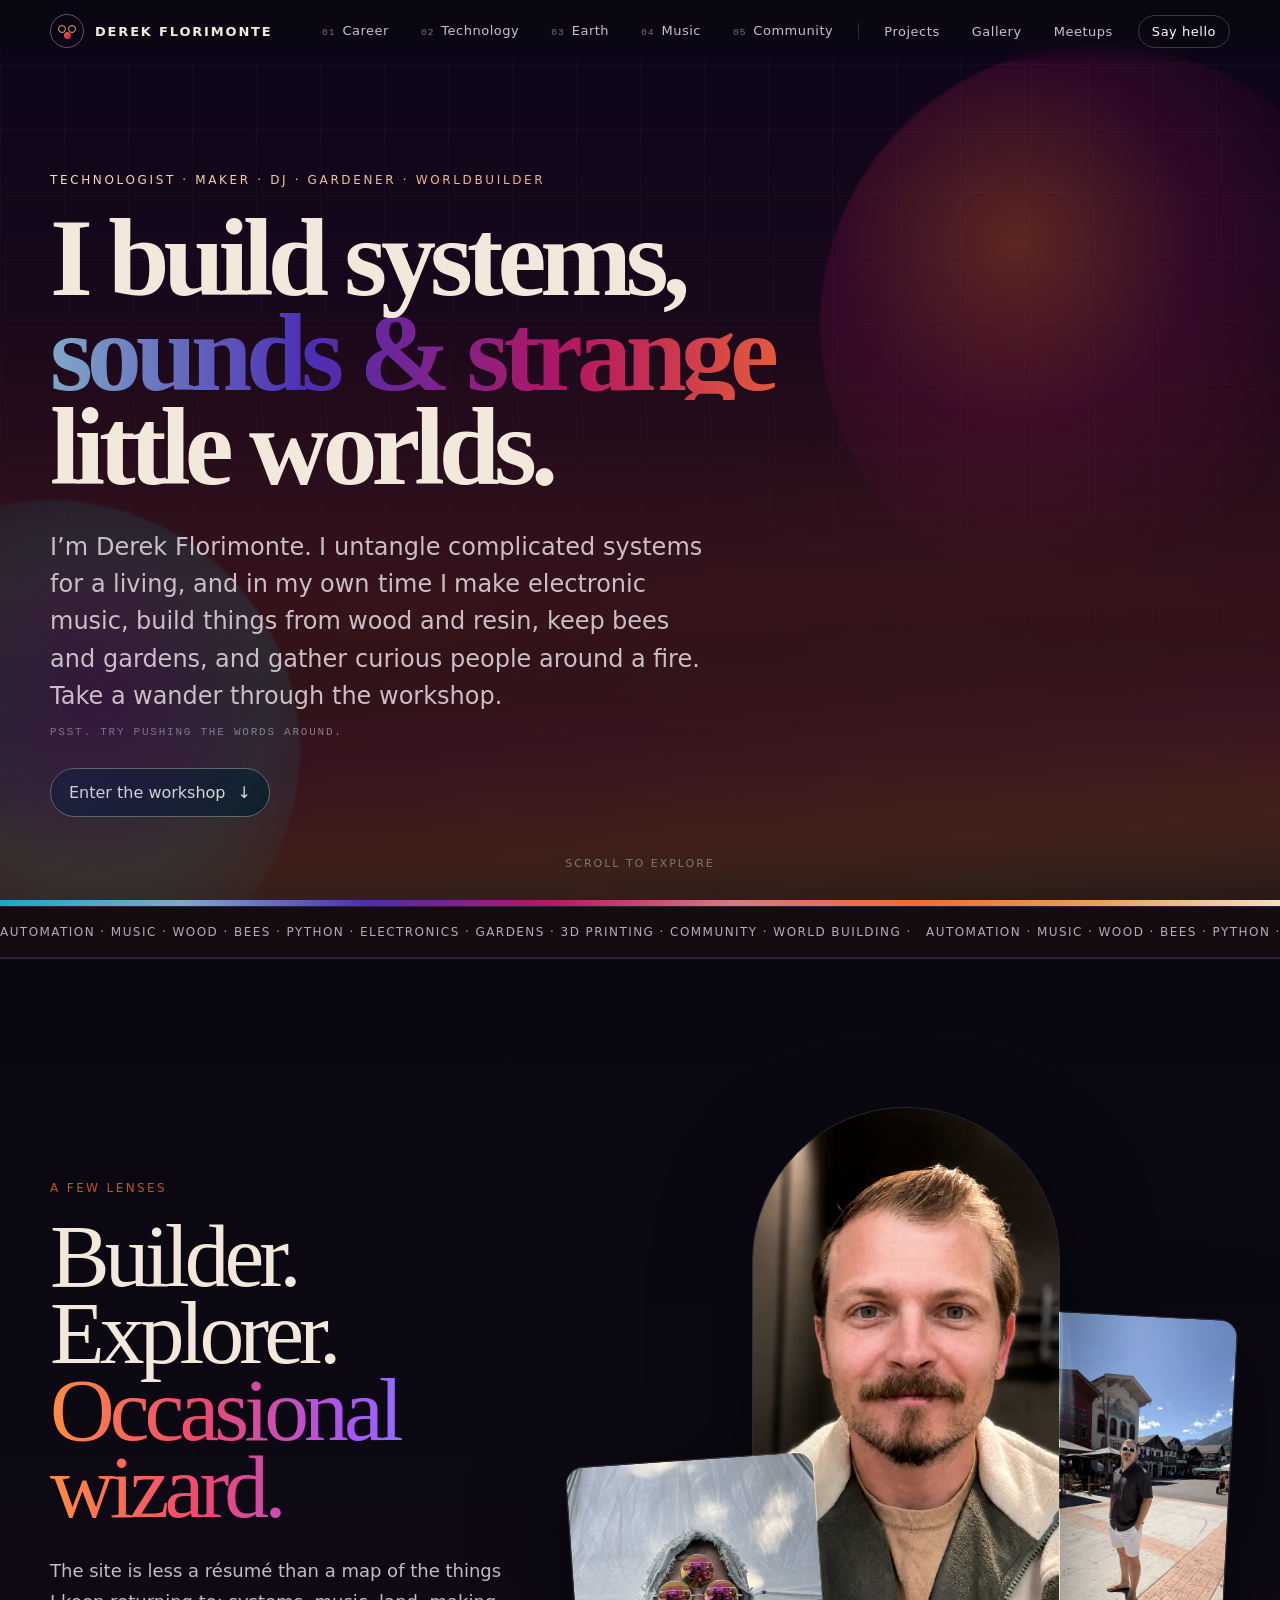
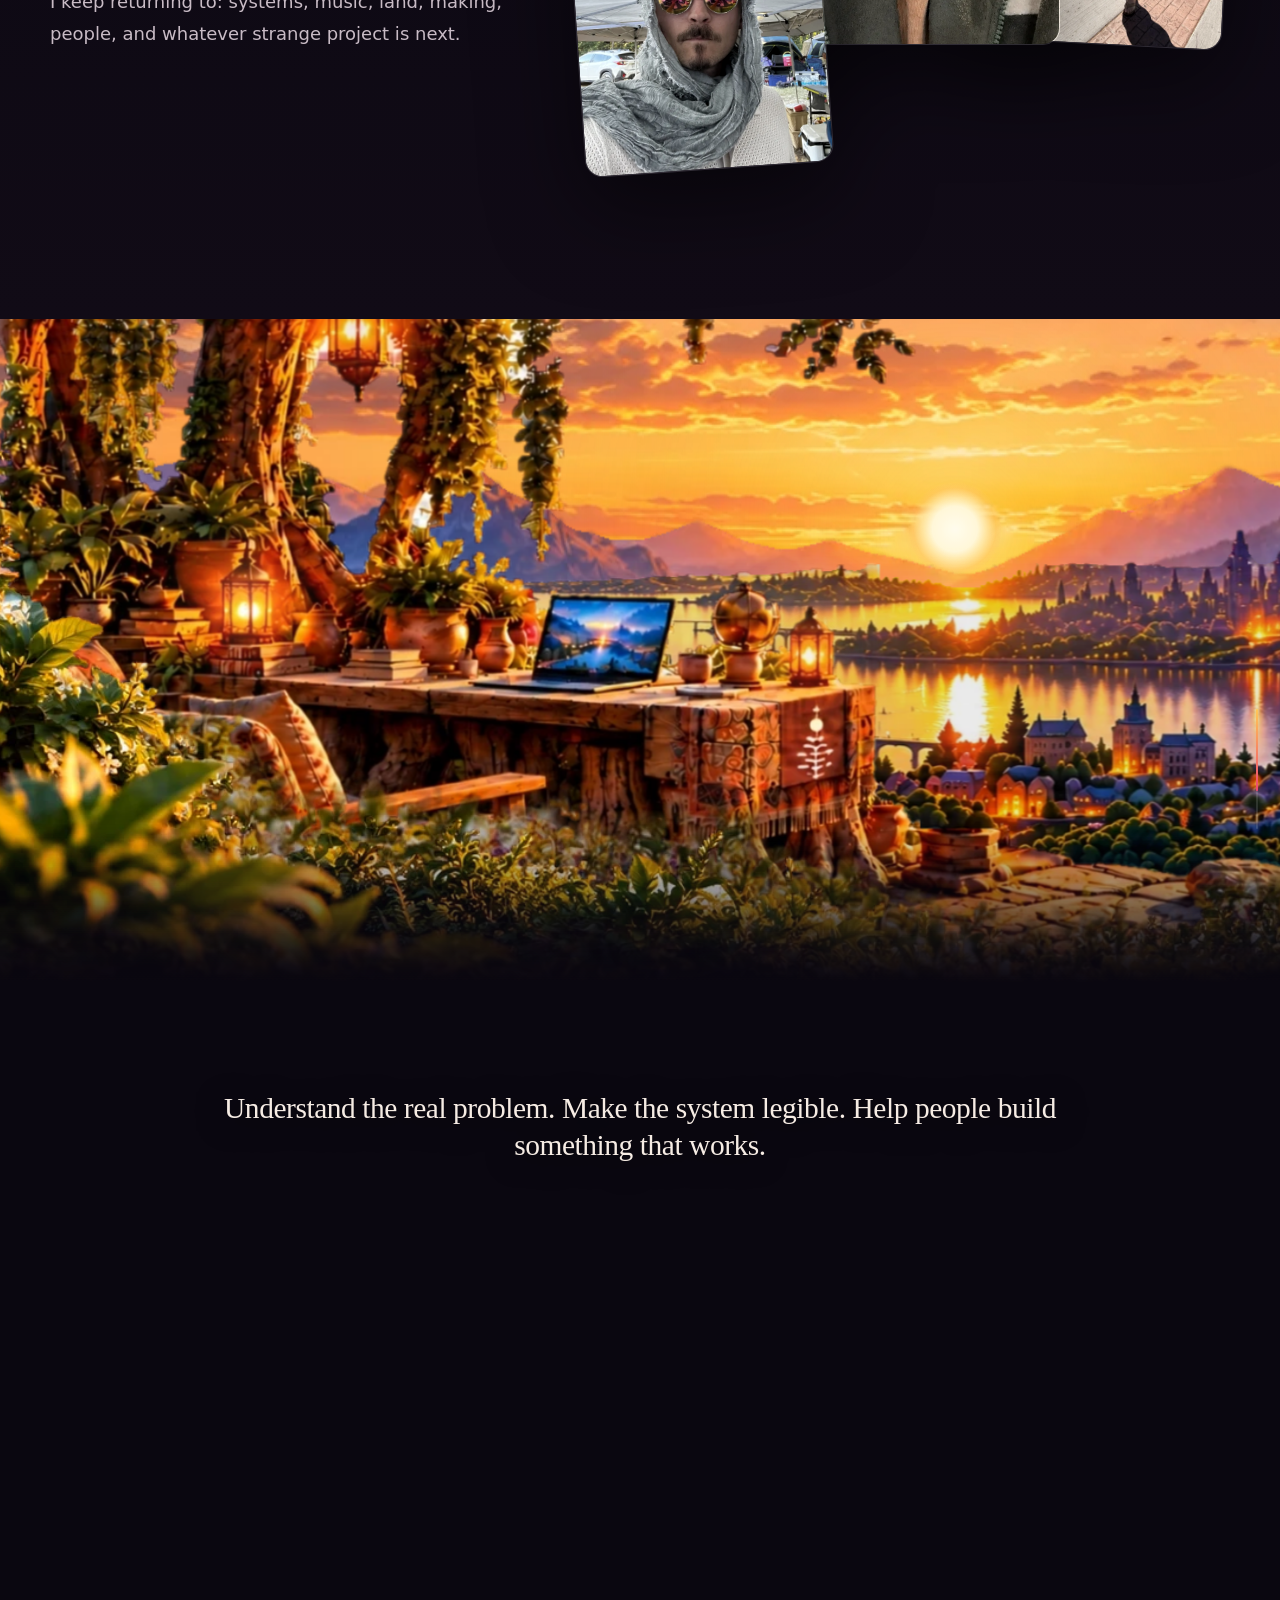
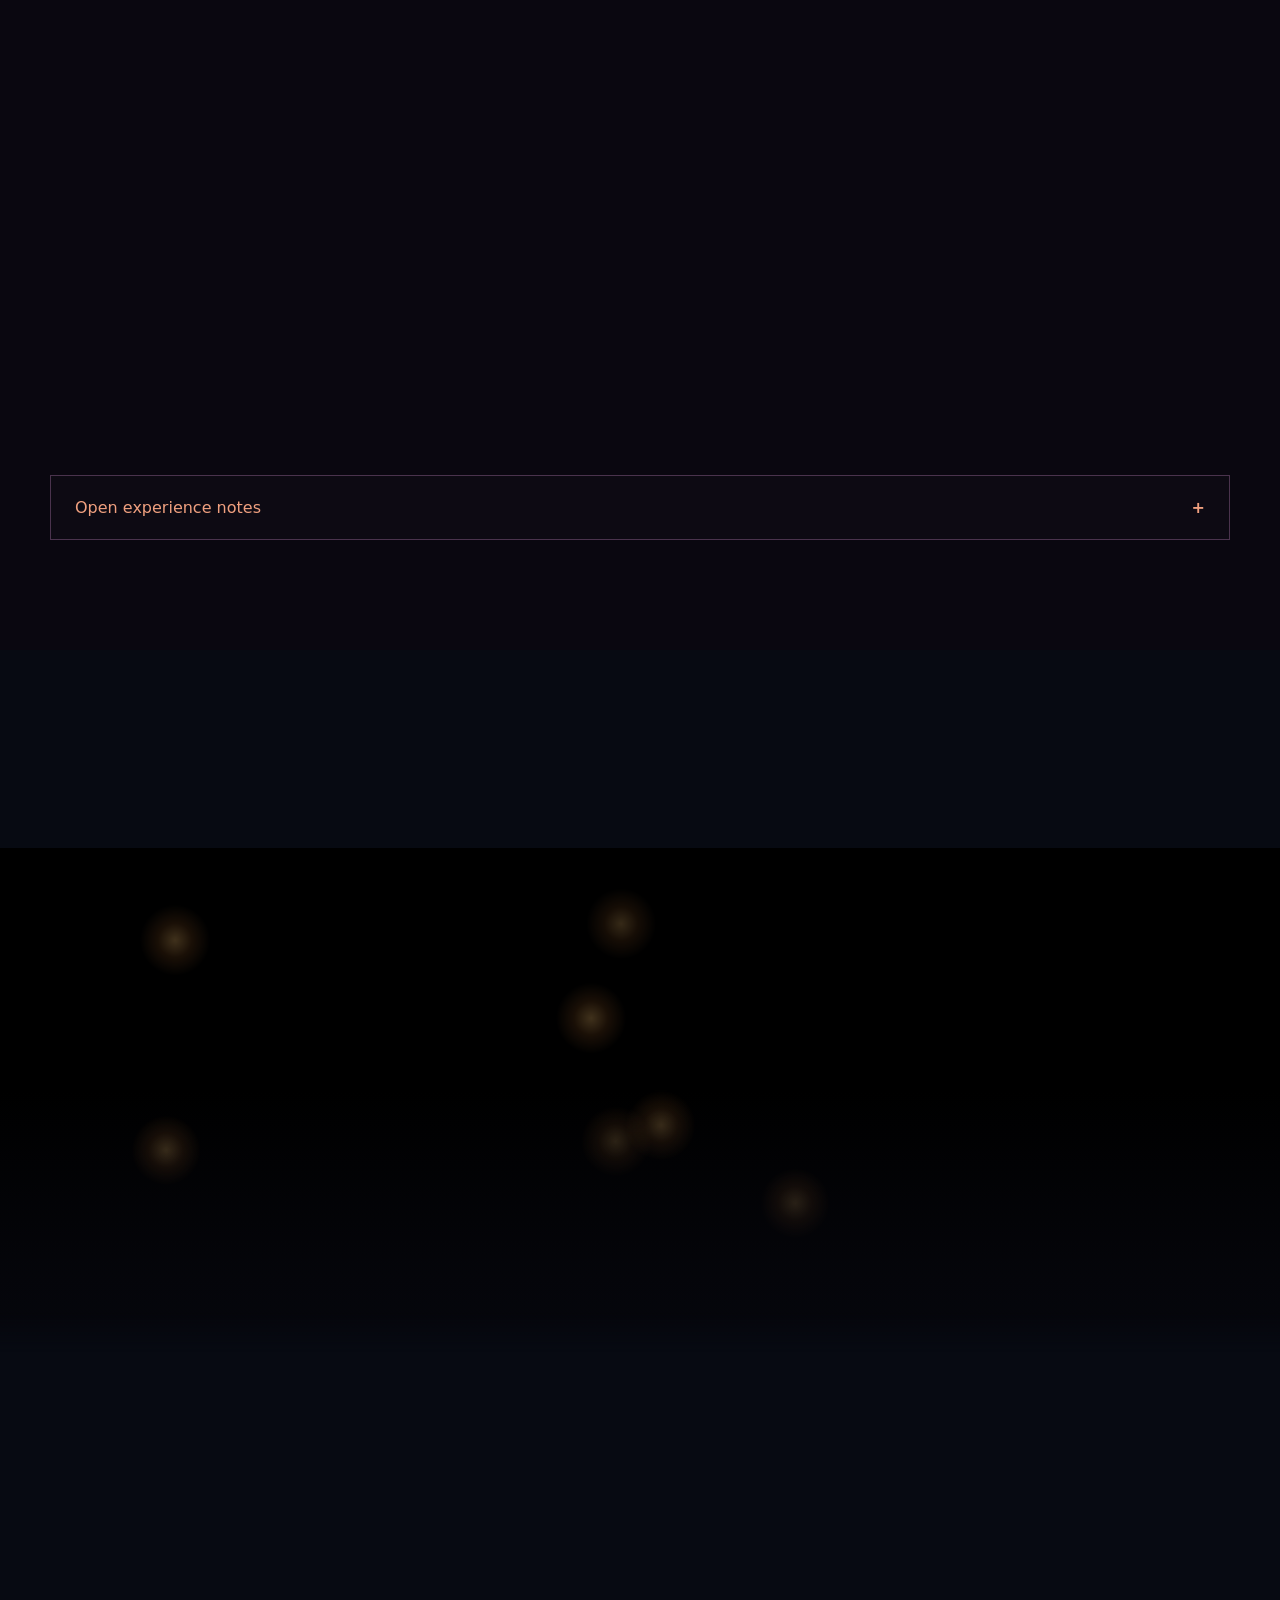
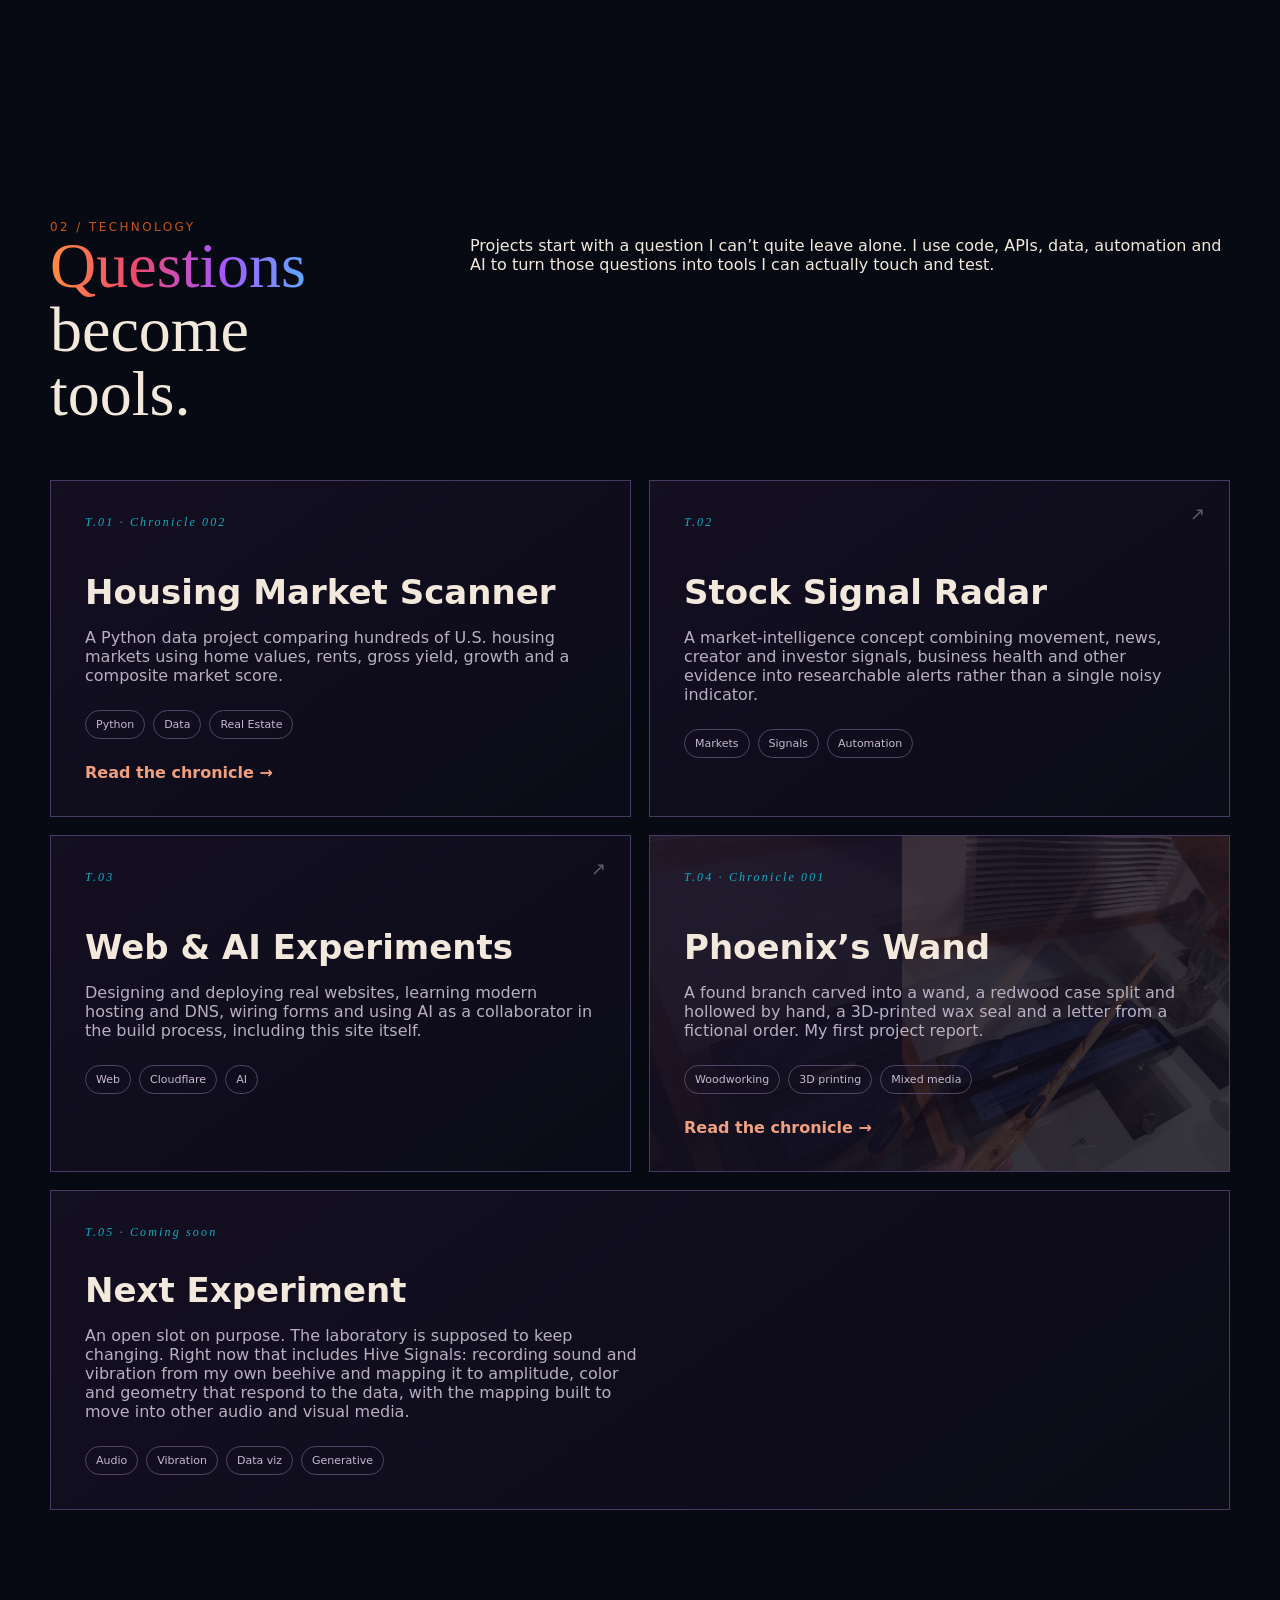
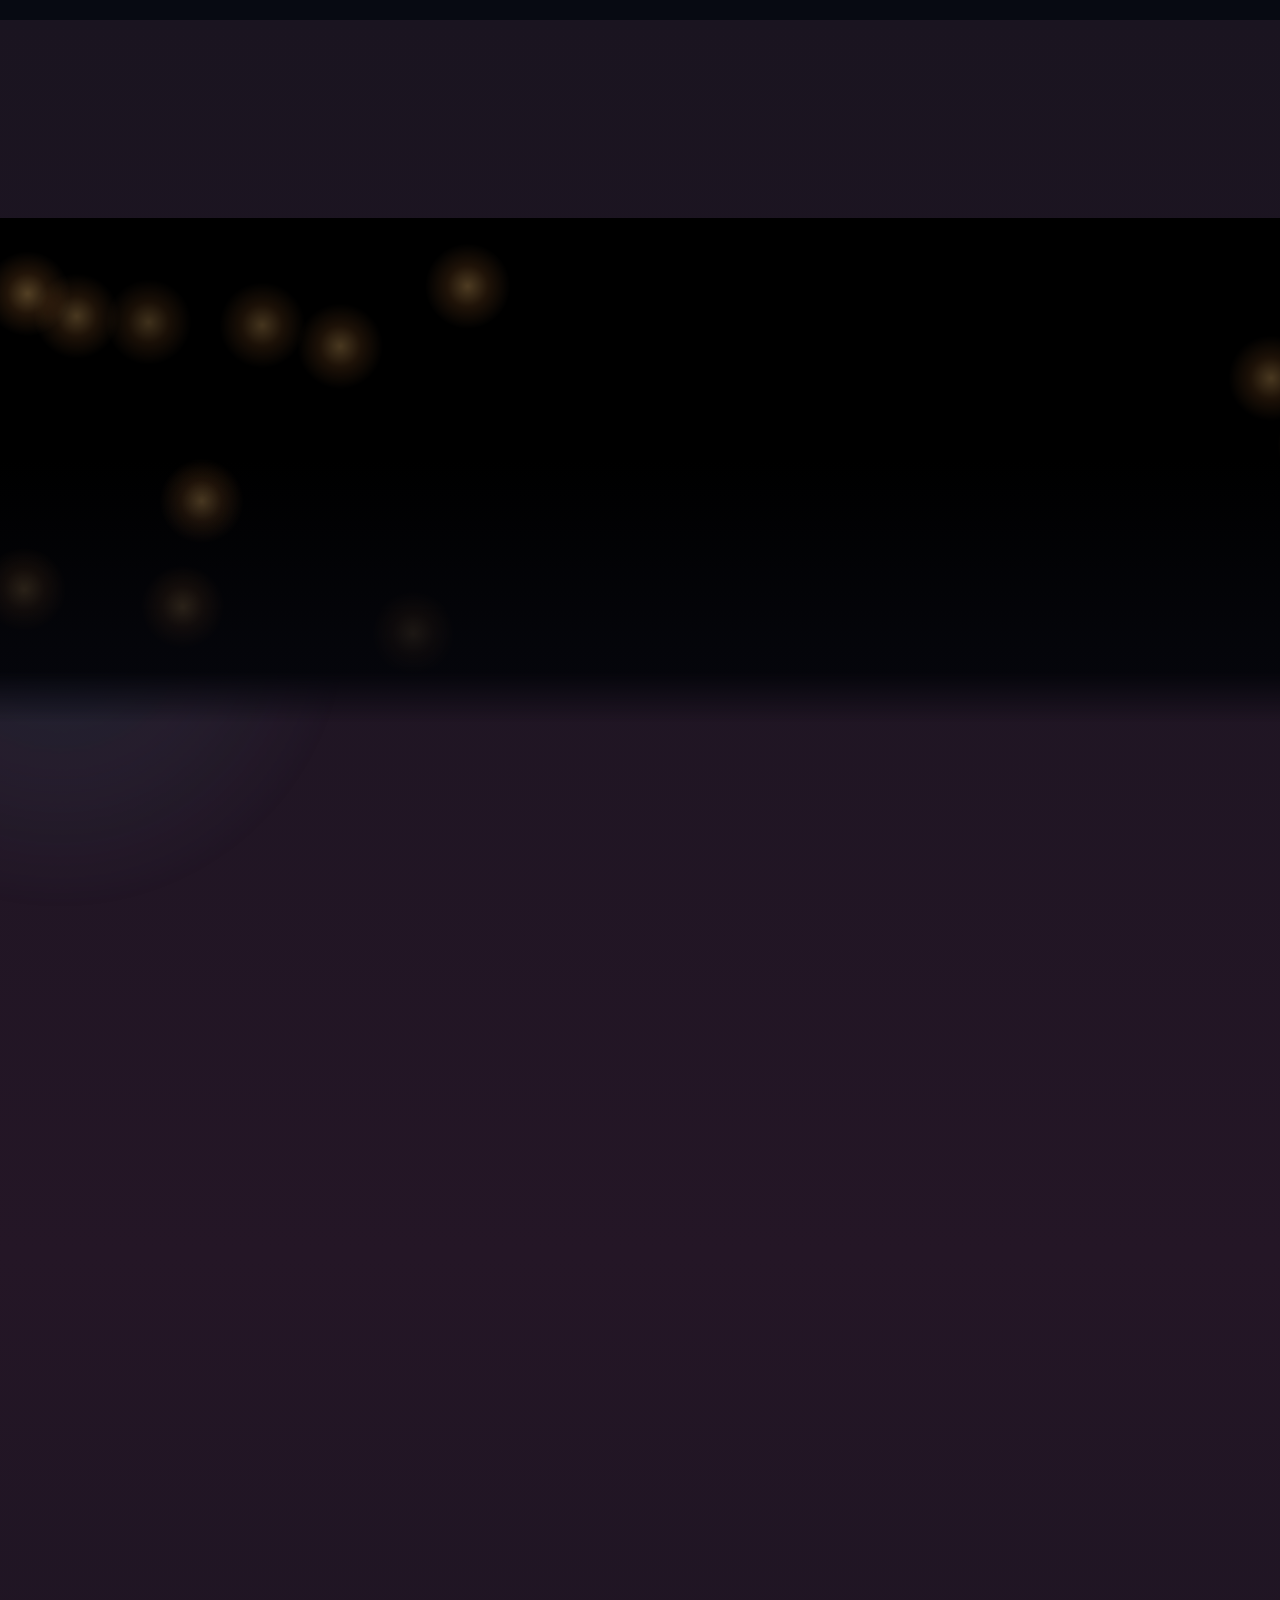
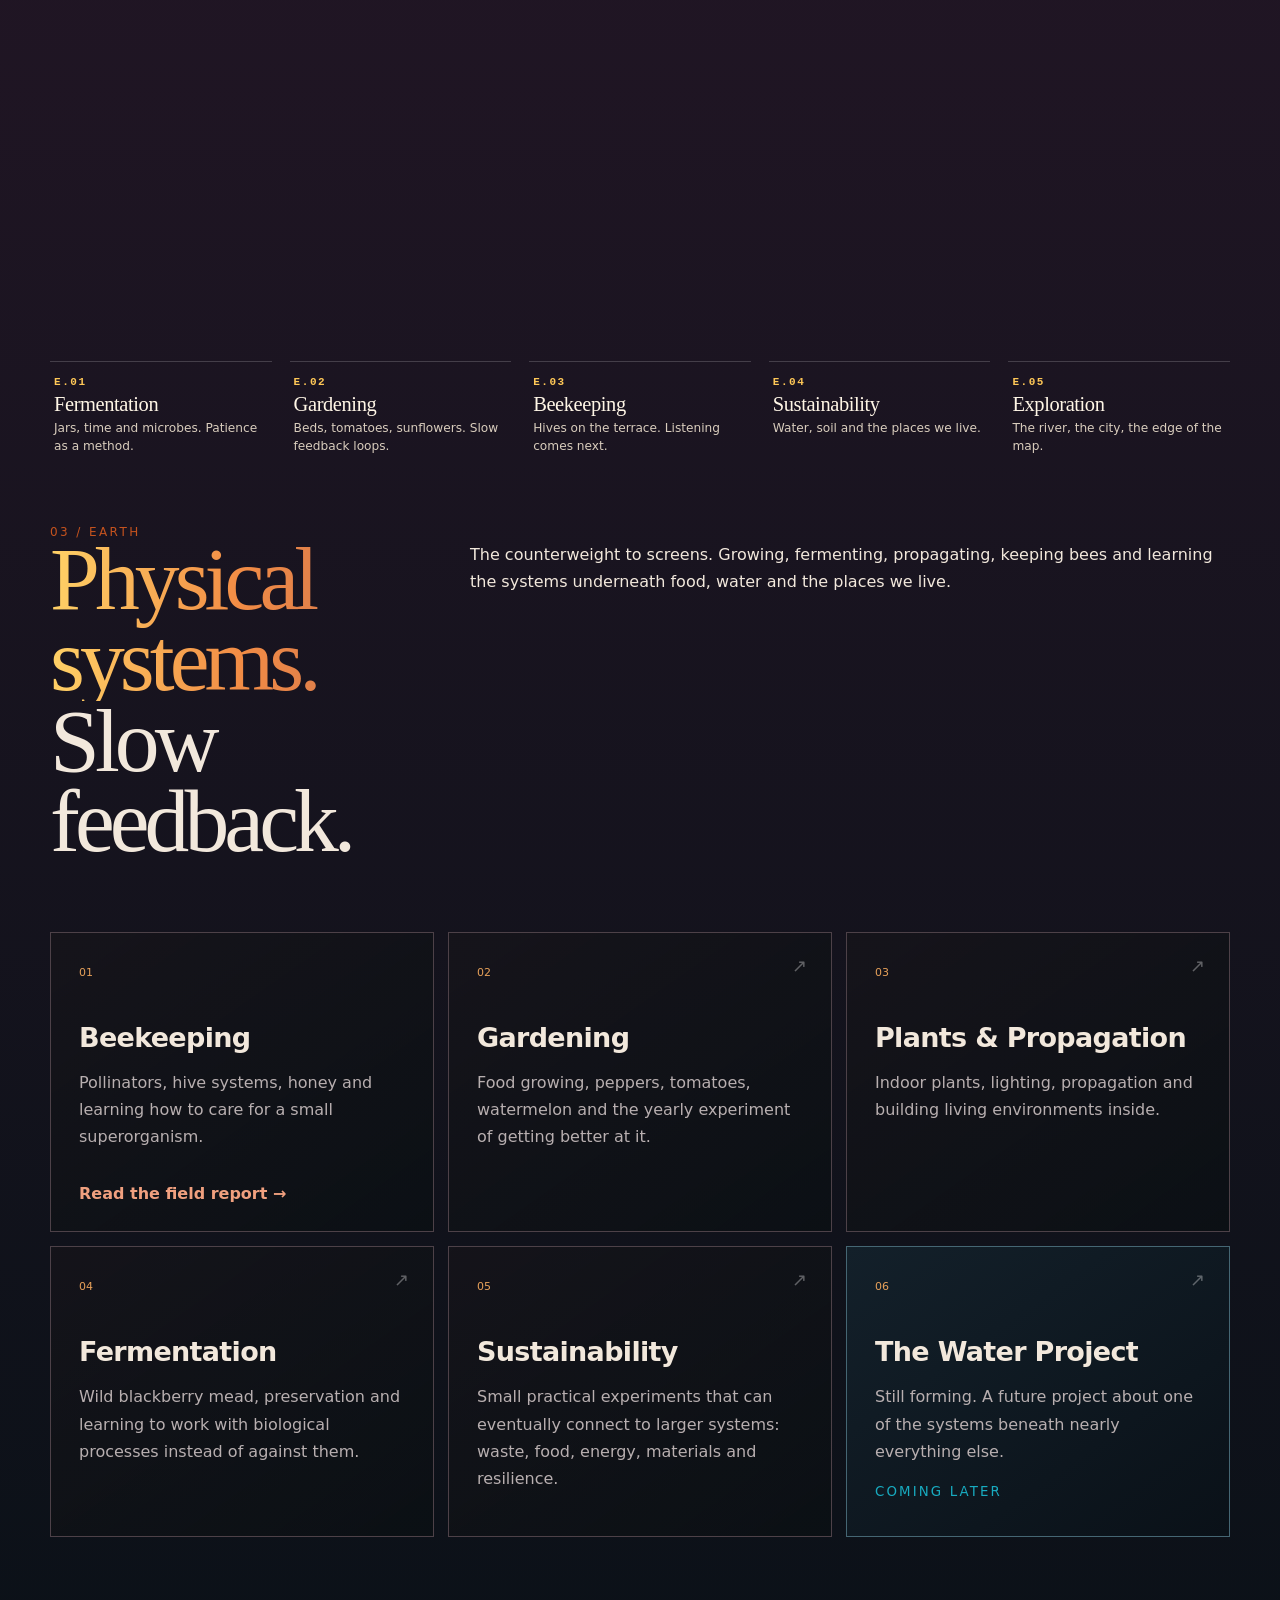
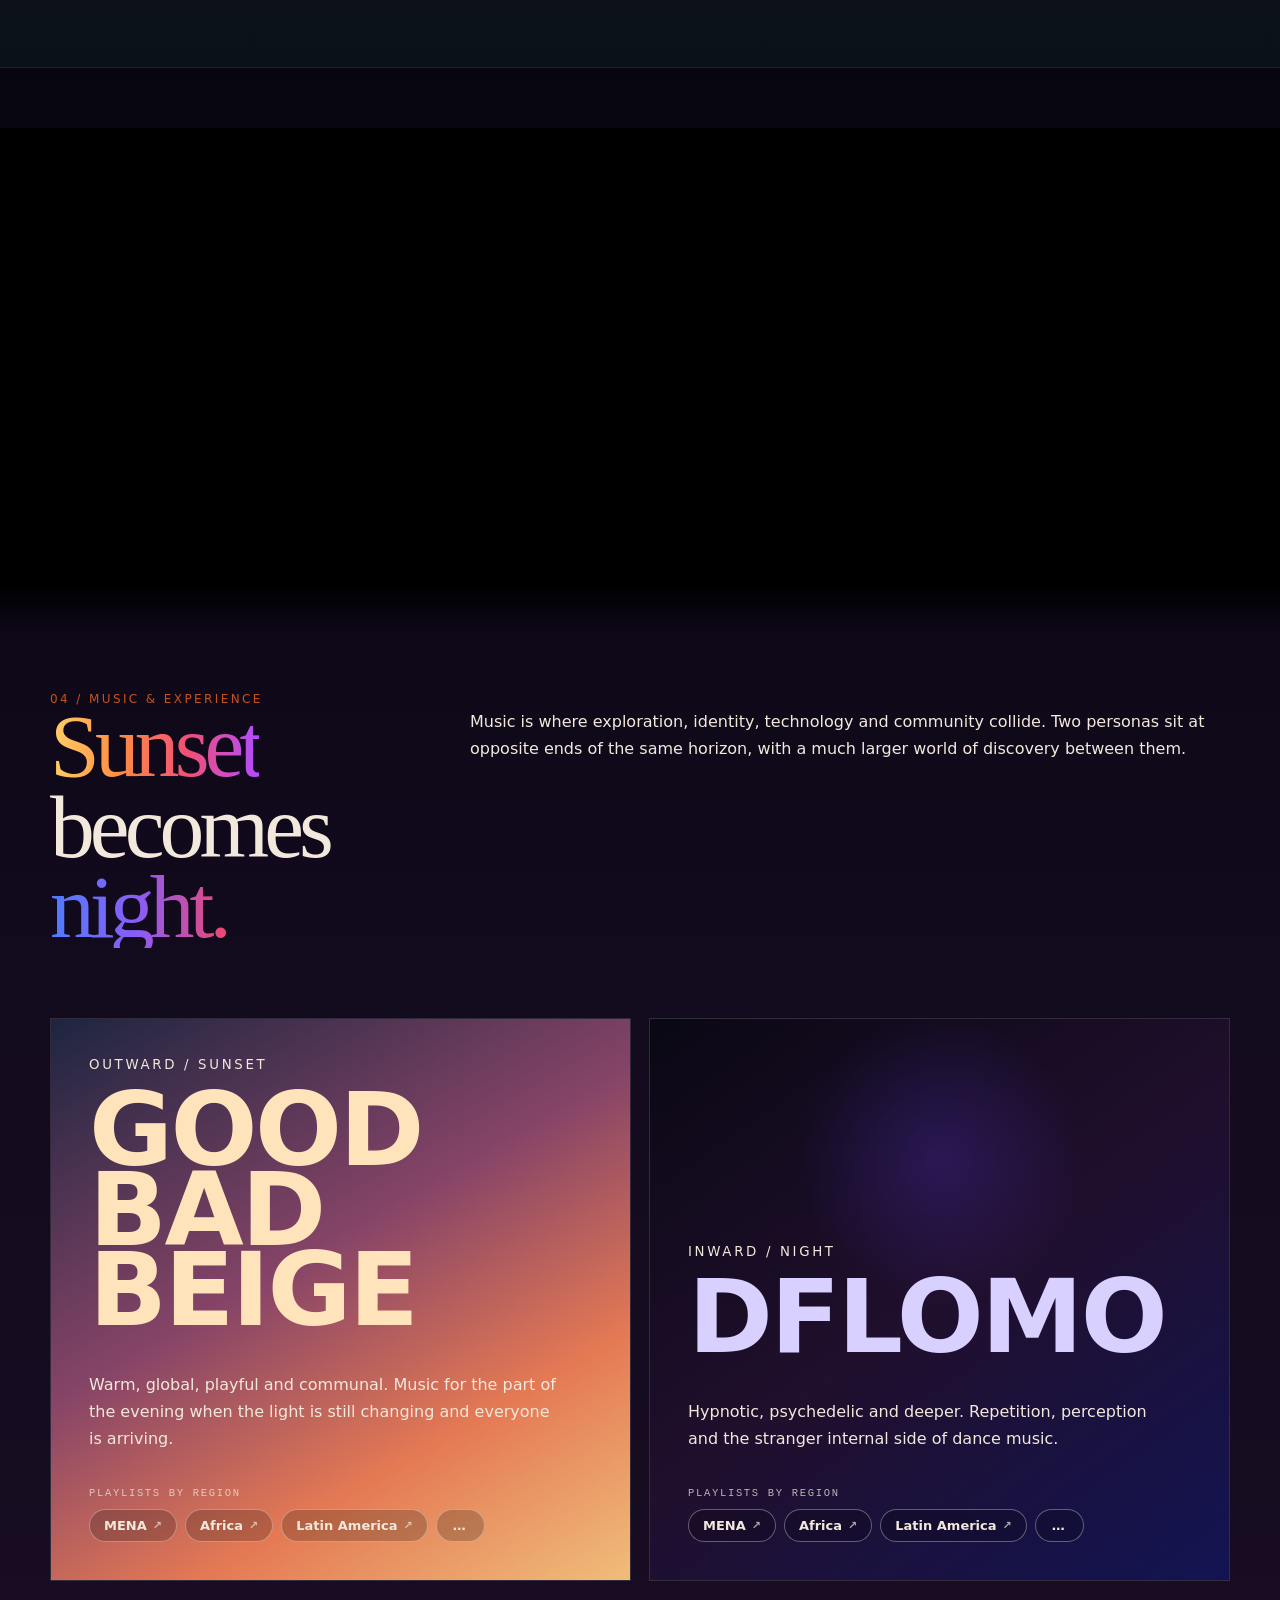
==== commit 73bc8e2f: "Add Beekeeping Field Report 001 page, link from Earth section and Projects Co-Authored-By: Claude So" ====
--- a/public/index.html
+++ b/public/index.html
@@ -395,7 +395,7 @@
 .pl-row{display:flex;flex-wrap:wrap;gap:8px}.pl a,.pl button{display:inline-flex;align-items:center;gap:6px;padding:9px 14px;border-radius:999px;background:#00000033;border:1px solid #ffffff55;color:inherit;font:600 13px/1 Inter,system-ui,sans-serif;cursor:pointer;text-decoration:none;transition:background .2s,transform .2s}
 .pl a:hover,.pl button:hover{background:#00000066;transform:translateY(-1px)}.pl a:focus-visible,.pl button:focus-visible{outline:2px solid #fff;outline-offset:2px}
 .pl a:after{content:"\2197";font-size:11px;opacity:.7}.pl .more{letter-spacing:.2em;padding:9px 16px}.pl .extra{display:contents}.pl .extra[hidden]{display:none}.pl .soonpill{display:inline-flex;padding:9px 14px;border-radius:999px;border:1px dashed #ffffff55;font:600 13px/1 Inter,system-ui,sans-serif;opacity:.6}</style><style id="chroncss">.labcard.chron{overflow:hidden;background:linear-gradient(145deg,#171126ee,#0c0c19f2),url(assets/chronicle-001/img-6826.webp) right center/cover}.labcard.chron::before{content:"";position:absolute;inset:0;background:url(assets/chronicle-001/img-6826.webp) right 20%/auto 130% no-repeat;opacity:.16;pointer-events:none}.labcard.chron>*{position:relative}.chron-go{display:inline-block;margin-top:24px;color:#f0a07f;font-weight:600;text-decoration:none}.chron-go::after{content:"";position:absolute;inset:0}.labcard.chron:hover .chron-go{color:#ef6b32}.labcard.chron2{overflow:hidden}.labcard.chron2>*{position:relative}.labcard.soon{grid-column:1/-1;min-height:0}.labcard.soon h3{margin-top:30px}@media(max-width:800px){.labcard.soon{grid-column:auto}}</style>
-</head>
+<style id="earthlink">.earthcard.linked{position:relative}.earth-go{display:inline-block;margin-top:18px;color:#f0a07f;font-weight:600;text-decoration:none}.earth-go::after{content:"";position:absolute;inset:0}.earthcard.linked:hover .earth-go{color:#ef6b32}.earth-go:focus-visible{outline:2px solid #f0a07f;outline-offset:4px}</style></head>
 <body><div id="salience-sky" aria-hidden="true"></div>
 <nav id="topnav" aria-label="Sections"><div class="wrap navin">
 <a class="mark" href="#top" aria-label="Derek Florimonte, top of page"><span class="sigil"><i class="eye"></i></span><span class="mark-t">Derek Florimonte</span></a>
@@ -528,7 +528,7 @@
       <p>The counterweight to screens. Growing, fermenting, propagating, keeping bees and learning the systems underneath food, water and the places we live.</p>
     </div>
     <div class="earthgrid">
-      <article class="earthcard reveal project-link" tabindex="0" role="button" aria-label="Project details coming soon"><span>01</span><h3>Beekeeping</h3><p>Pollinators, hive systems, honey and learning how to care for a small superorganism.</p></article>
+      <article class="earthcard linked reveal"><span>01</span><h3>Beekeeping</h3><p>Pollinators, hive systems, honey and learning how to care for a small superorganism.</p><a class="earth-go" href="field-report-001-beekeeping.html" aria-label="Read the Beekeeping field report">Read the field report &rarr;</a></article>
       <article class="earthcard reveal project-link" tabindex="0" role="button" aria-label="Project details coming soon"><span>02</span><h3>Gardening</h3><p>Food growing, peppers, tomatoes, watermelon and the yearly experiment of getting better at it.</p></article>
       <article class="earthcard reveal project-link" tabindex="0" role="button" aria-label="Project details coming soon"><span>03</span><h3>Plants & Propagation</h3><p>Indoor plants, lighting, propagation and building living environments inside.</p></article>
       <article class="earthcard reveal project-link" tabindex="0" role="button" aria-label="Project details coming soon"><span>04</span><h3>Fermentation</h3><p>Wild blackberry mead, preservation and learning to work with biological processes instead of against them.</p></article>
